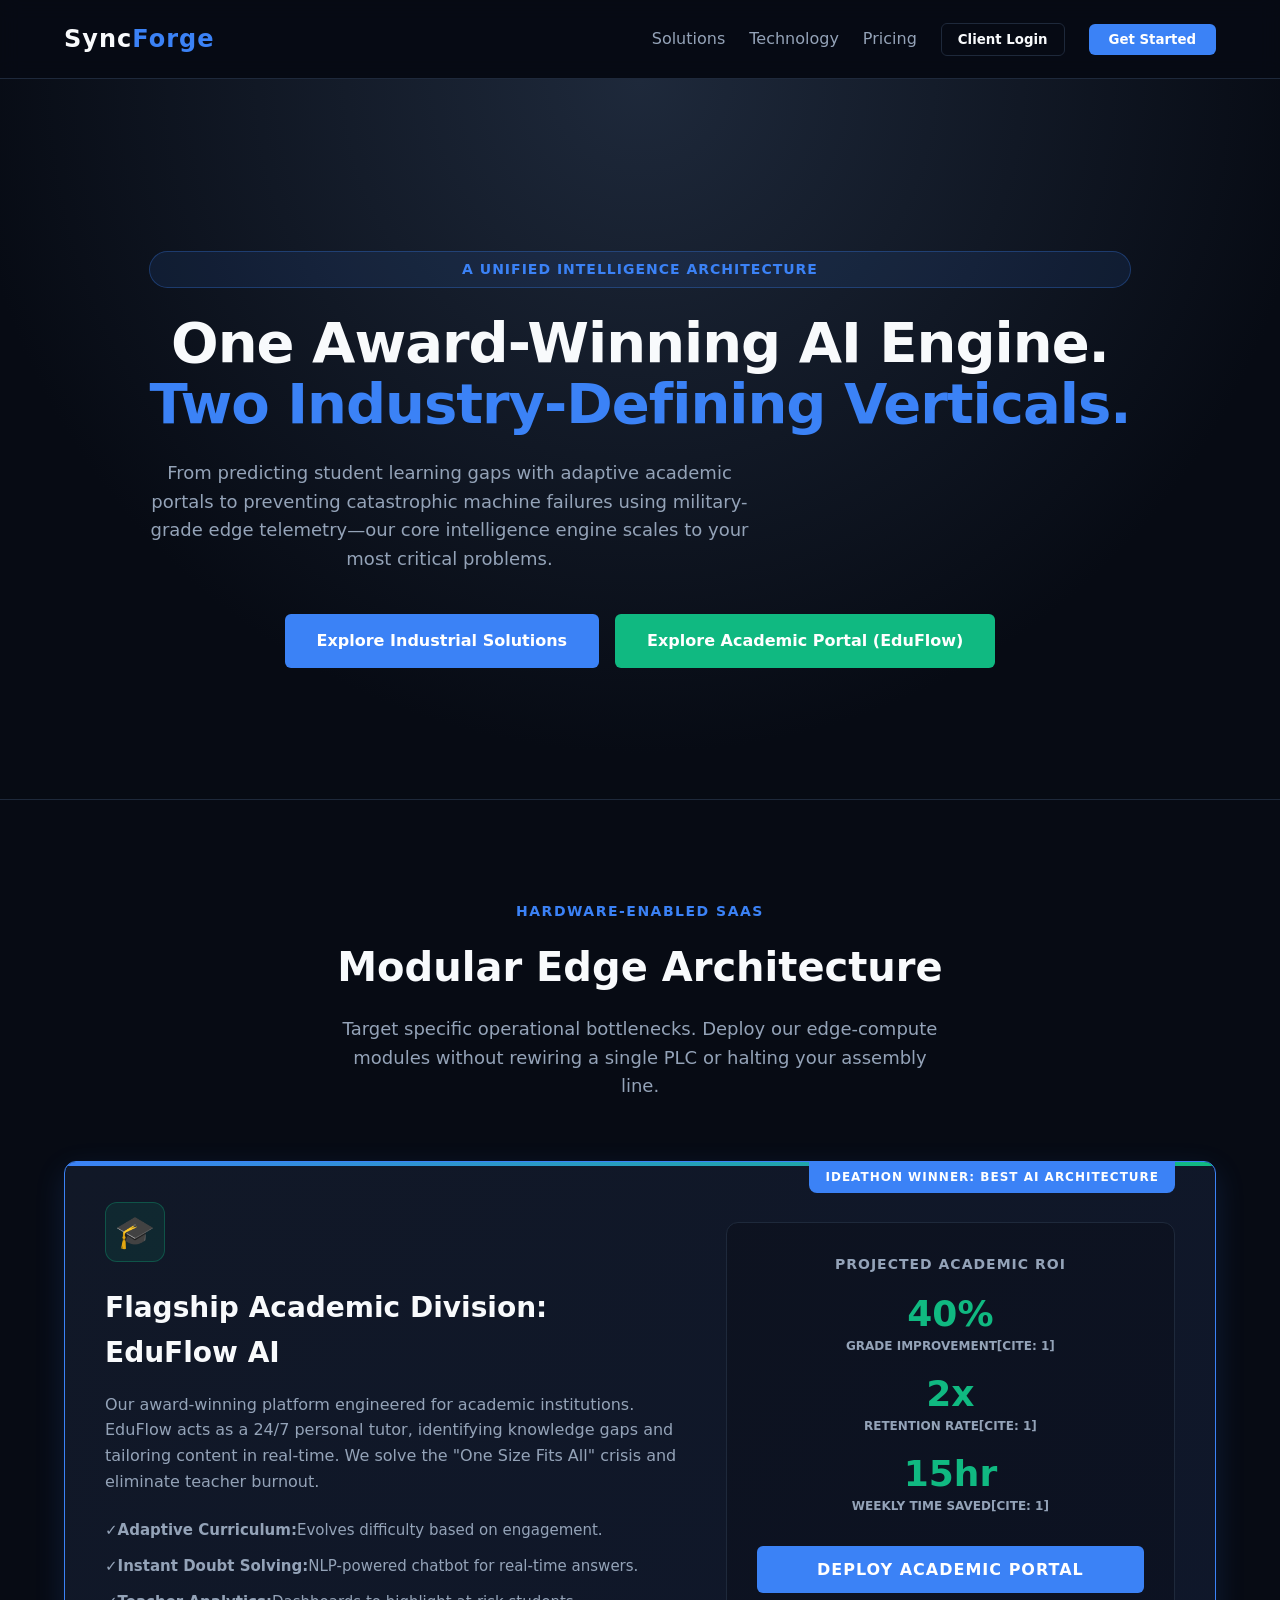
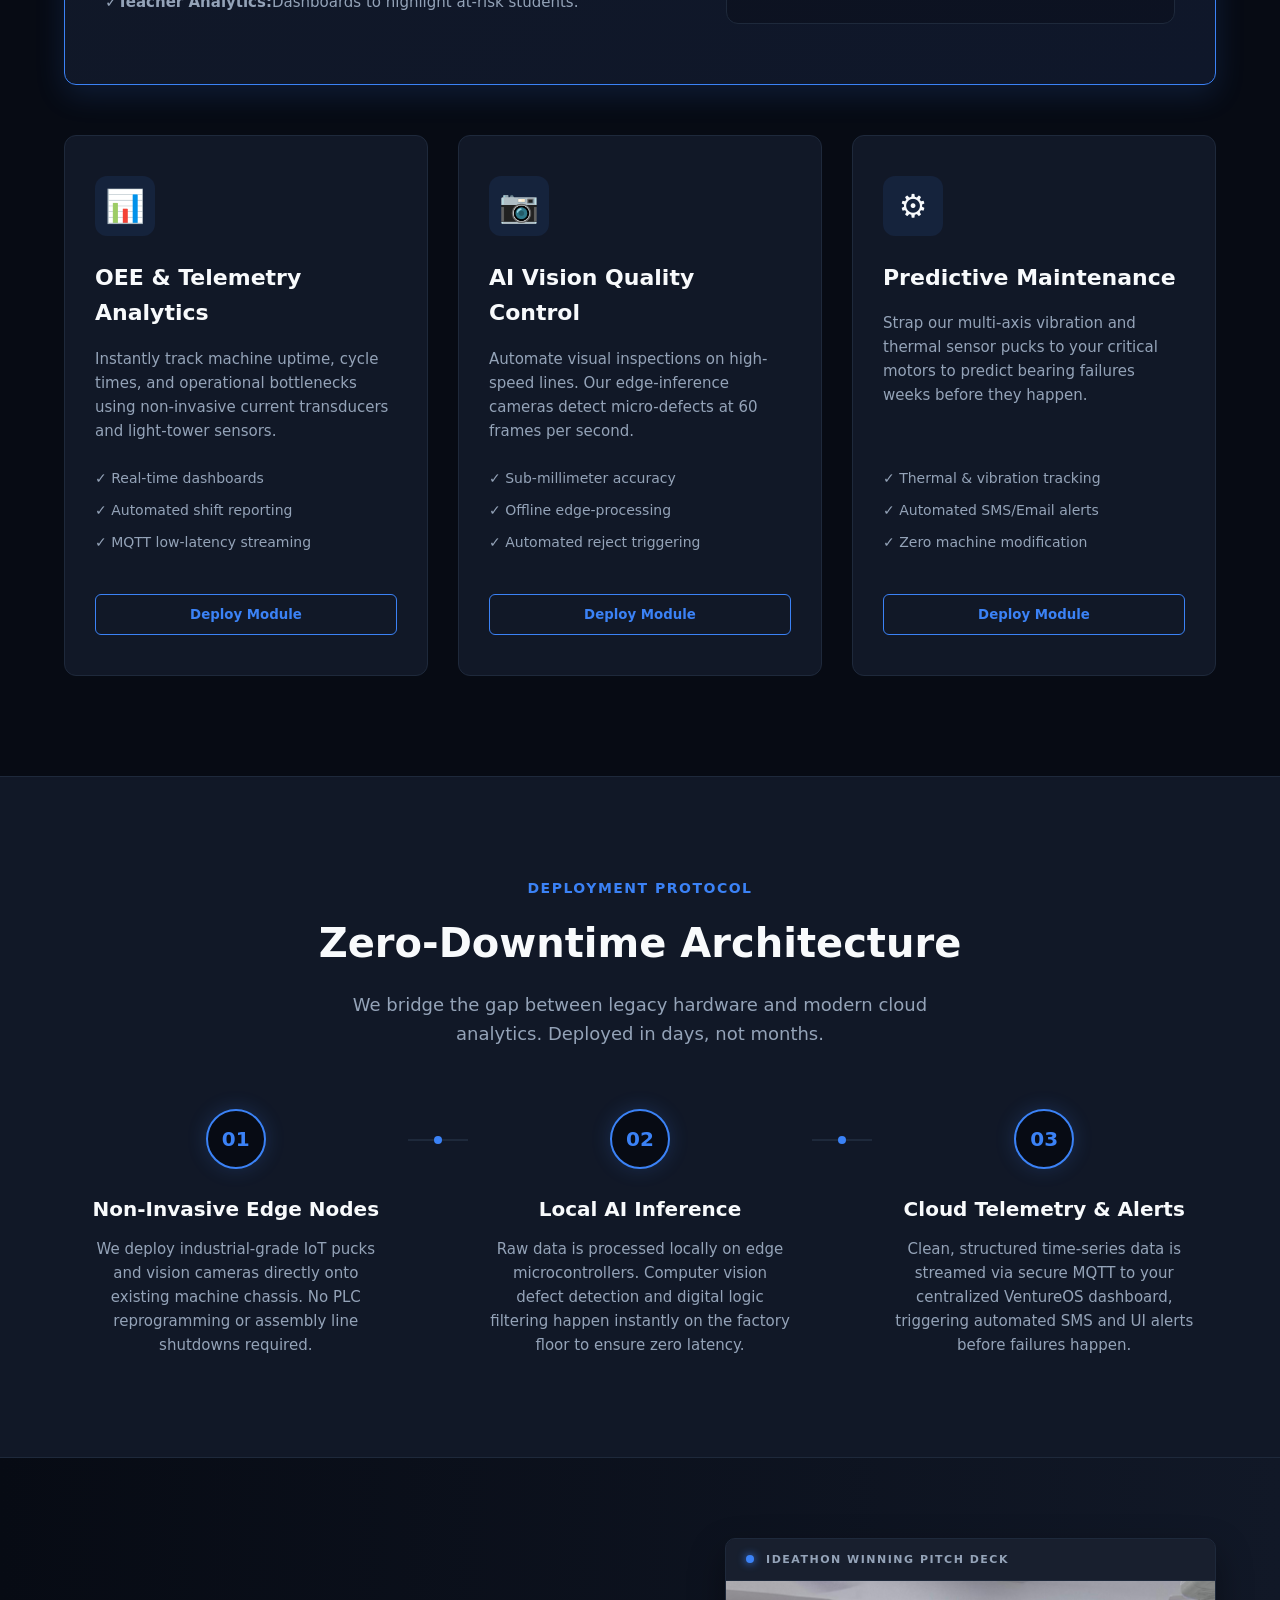
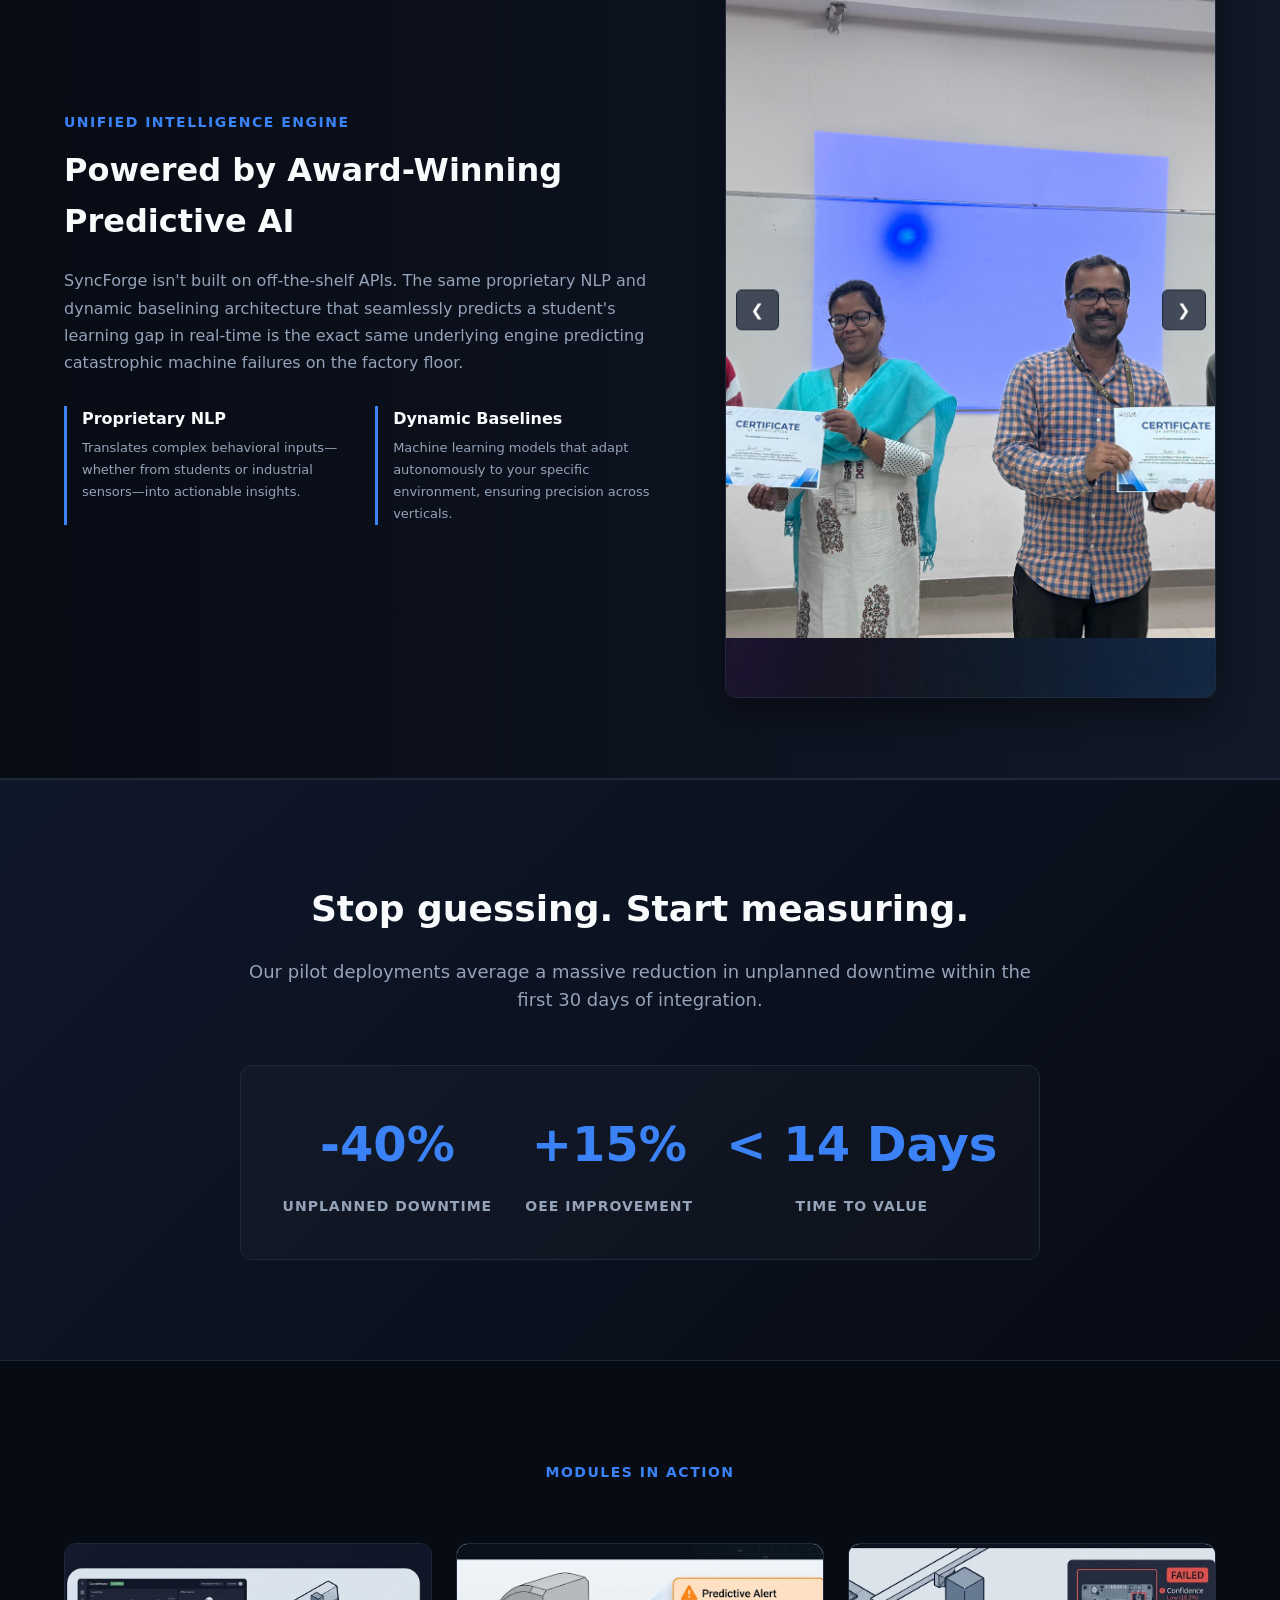
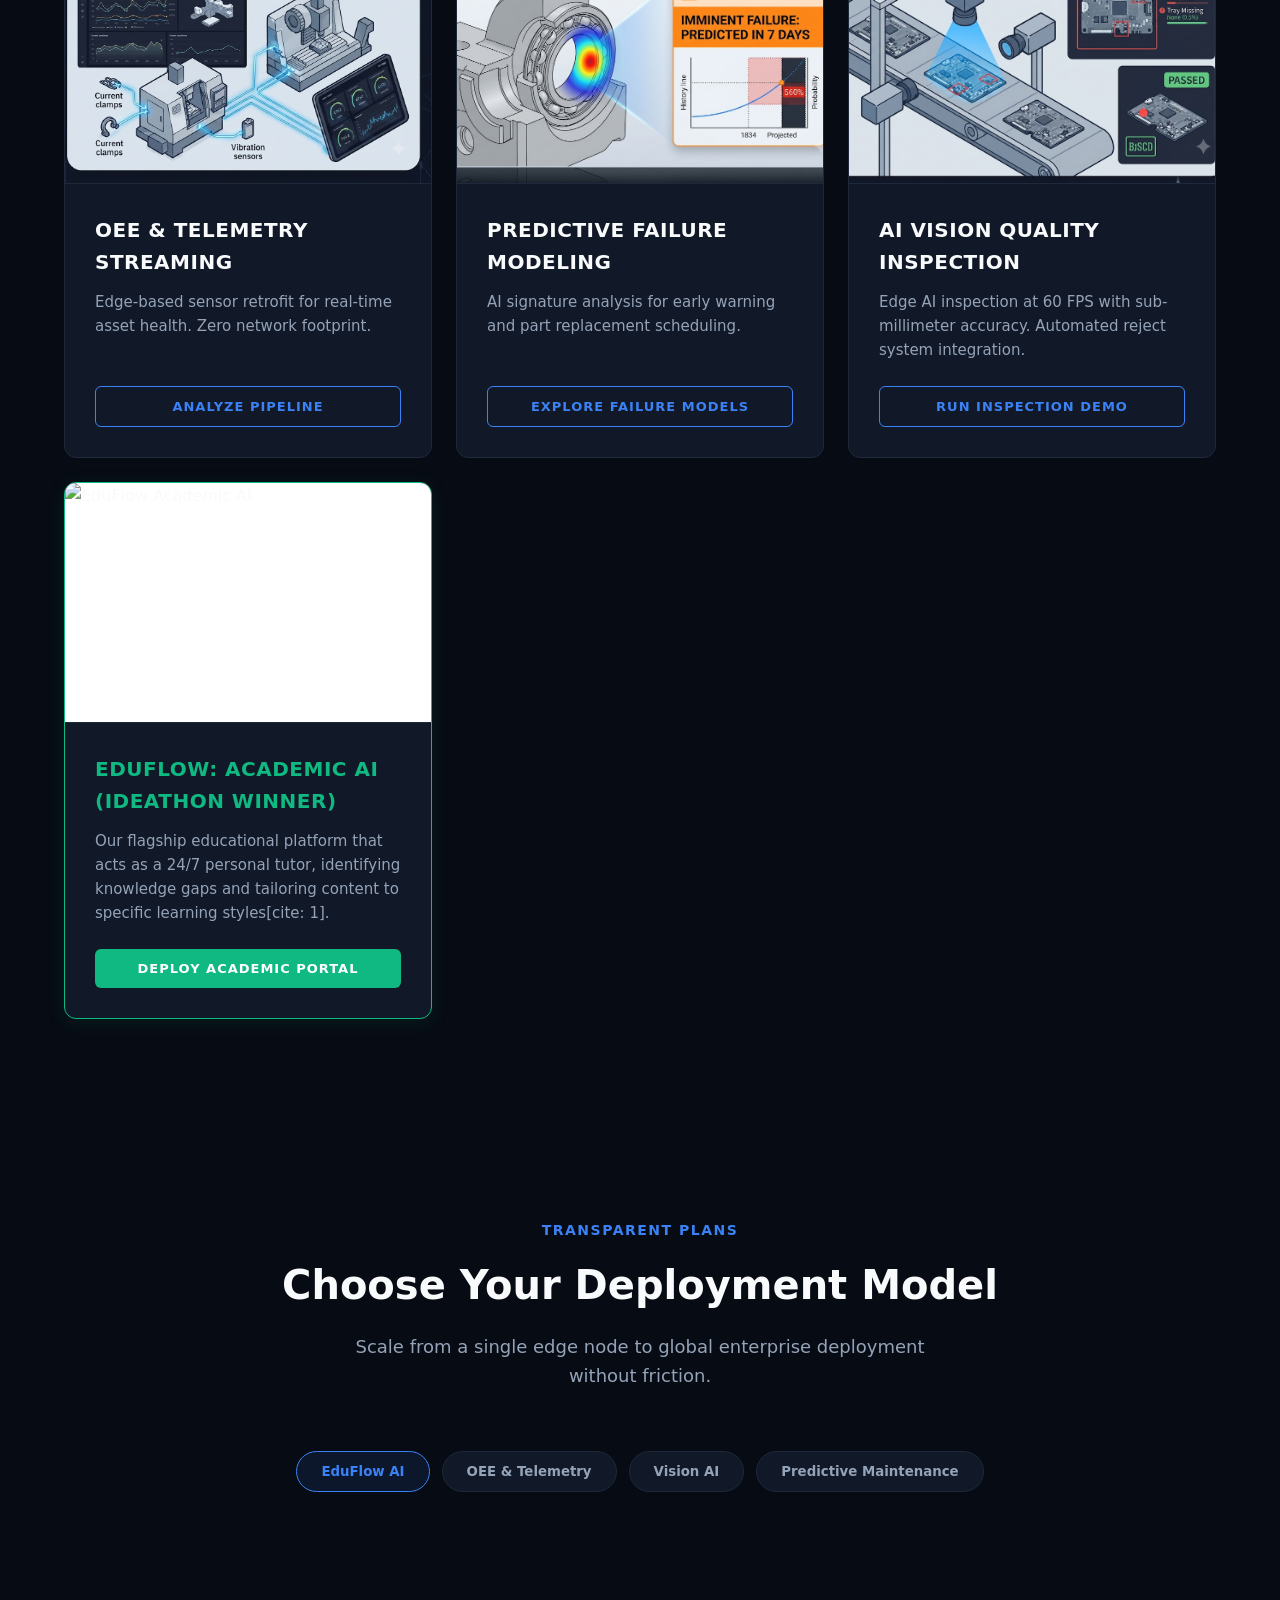
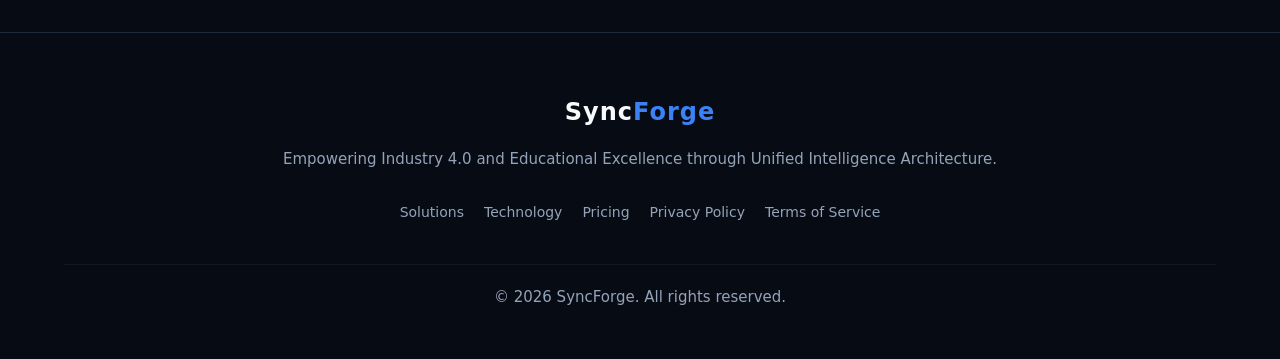
==== index.html @ 55dc681a "footer" ====
<!DOCTYPE html>
<html lang="en">
<head>
    <meta charset="UTF-8">
    <meta name="viewport" content="width=device-width, initial-scale=1.0">
    <title>SyncForge | Non-Invasive Industry 4.0</title>
    <link rel="stylesheet" href="landing.css">
</head>
<body>
    <!-- Navbar -->
    <nav class="navbar">
        <div class="nav-header">
            <div class="logo">Sync<span>Forge</span></div>
            <div class="menu-toggle" onclick="toggleMenu()">
                <svg width="28" height="28" viewBox="0 0 24 24" fill="none" stroke="currentColor" stroke-width="2" stroke-linecap="round" stroke-linejoin="round">
                    <line x1="3" y1="12" x2="21" y2="12"></line>
                    <line x1="3" y1="6" x2="21" y2="6"></line>
                    <line x1="3" y1="18" x2="21" y2="18"></line>
                </svg>
            </div>
        </div>
        <div class="nav-links" id="nav-links">
            <a href="#solutions">Solutions</a>
            <a href="#tech">Technology</a>
            <a href="#pricing">Pricing</a>
            <button class="login-btn" onclick="openModal('login')">Client Login</button>
            <button class="cta-btn" onclick="openModal('signup')">Get Started</button>
        </div>
    </nav>

    <!-- Hero Section -->
    <header class="hero">
        <div class="hero-content">
            <div class="badge">A Unified Intelligence Architecture</div>
            <h1>One Award-Winning AI Engine.<br><span>Two Industry-Defining Verticals.</span></h1>
            <p>From predicting student learning gaps with adaptive academic portals to preventing catastrophic machine failures using military-grade edge telemetry—our core intelligence engine scales to your most critical problems.</p>
            <div class="hero-actions">
                <a href="#solutions" class="cta-btn large">Explore Industrial Solutions</a>
                <a href="#eduflow" class="cta-btn large usp-btn-solid">Explore Academic Portal (EduFlow)</a>
            </div>
        </div>
    </header>

    <!-- Solutions / Modules Section -->
    <section id="solutions" class="solutions-section">
        <div class="section-header">
            <span class="sub-heading">Hardware-Enabled SaaS</span>
            <h2>Modular Edge Architecture</h2>
            <p>Target specific operational bottlenecks. Deploy our edge-compute modules without rewiring a single PLC or halting your assembly line.</p>
        </div>

        <!-- Academic USP Flagship Block -->
        <div id="eduflow" class="usp-academic-card">
            <div class="usp-badge">Ideathon Winner: Best AI Architecture</div>
            <div class="usp-layout">
                <div class="usp-content">
                    <div class="icon-wrapper academic-icon">🎓</div>
                    <h3>Flagship Academic Division: EduFlow AI</h3>
                    <p>Our award-winning platform engineered for academic institutions. EduFlow acts as a 24/7 personal tutor, identifying knowledge gaps and tailoring content in real-time. We solve the "One Size Fits All" crisis and eliminate teacher burnout.</p>
                    
                    <ul class="feature-list usp-features">
                        <li>✓ <strong>Adaptive Curriculum:</strong> Evolves difficulty based on engagement.</li>
                        <li>✓ <strong>Instant Doubt Solving:</strong> NLP-powered chatbot for real-time answers.</li>
                        <li>✓ <strong>Teacher Analytics:</strong> Dashboards to highlight at-risk students.</li>
                    </ul>
                </div>
                
                <div class="usp-metrics-panel">
                    <h4>Projected Academic ROI</h4>
                    <div class="usp-metrics-grid">
                        <div class="usp-metric">
                            <span class="usp-number">40%</span>
                            <span class="usp-label">Grade Improvement[cite: 1]</span>
                        </div>
                        <div class="usp-metric">
                            <span class="usp-number">2x</span>
                            <span class="usp-label">Retention Rate[cite: 1]</span>
                        </div>
                        <div class="usp-metric">
                            <span class="usp-number">15hr</span>
                            <span class="usp-label">Weekly Time Saved[cite: 1]</span>
                        </div>
                    </div>
                    <button class="deploy-btn usp-btn" onclick="openModal('signup', 'eduflow')">Deploy Academic Portal</button>
                </div>
            </div>
        </div>
        
        <!-- The existing <div class="solutions-grid"> stays right below this -->

        <div class="solutions-grid">
            <!-- Module 1: OEE -->
            <div class="solution-card">
                <div class="icon-wrapper">📊</div>
                <h3>OEE & Telemetry Analytics</h3>
                <p>Instantly track machine uptime, cycle times, and operational bottlenecks using non-invasive current transducers and light-tower sensors.</p>
                <ul class="feature-list">
                    <li>✓ Real-time dashboards</li>
                    <li>✓ Automated shift reporting</li>
                    <li>✓ MQTT low-latency streaming</li>
                </ul>
                <button class="deploy-btn" onclick="openModal('signup')">Deploy Module</button>
            </div>

            <!-- Module 2: Quality Vision -->
            <div class="solution-card">
                <div class="icon-wrapper">📷</div>
                <h3>AI Vision Quality Control</h3>
                <p>Automate visual inspections on high-speed lines. Our edge-inference cameras detect micro-defects at 60 frames per second.</p>
                <ul class="feature-list">
                    <li>✓ Sub-millimeter accuracy</li>
                    <li>✓ Offline edge-processing</li>
                    <li>✓ Automated reject triggering</li>
                </ul>
                <button class="deploy-btn" onclick="openModal('signup')">Deploy Module</button>
            </div>

            <!-- Module 3: Predictive Maintenance -->
            <div class="solution-card">
                <div class="icon-wrapper">⚙️</div>
                <h3>Predictive Maintenance</h3>
                <p>Strap our multi-axis vibration and thermal sensor pucks to your critical motors to predict bearing failures weeks before they happen.</p>
                <ul class="feature-list">
                    <li>✓ Thermal & vibration tracking</li>
                    <li>✓ Automated SMS/Email alerts</li>
                    <li>✓ Zero machine modification</li>
                </ul>
                <button class="deploy-btn" onclick="openModal('signup')">Deploy Module</button>
            </div>
        </div>
    </section>

    <!-- Deployment Pipeline Section -->
    <section id="tech" class="pipeline-section">
        <div class="section-header">
            <span class="sub-heading">Deployment Protocol</span>
            <h2>Zero-Downtime Architecture</h2>
            <p>We bridge the gap between legacy hardware and modern cloud analytics. Deployed in days, not months.</p>
        </div>

        <div class="pipeline-container">
            <div class="pipeline-step">
                <div class="step-number">01</div>
                <div class="step-content">
                    <h4>Non-Invasive Edge Nodes</h4>
                    <p>We deploy industrial-grade IoT pucks and vision cameras directly onto existing machine chassis. No PLC reprogramming or assembly line shutdowns required.</p>
                </div>
            </div>
            
            <div class="pipeline-connector"></div>

            <div class="pipeline-step">
                <div class="step-number">02</div>
                <div class="step-content">
                    <h4>Local AI Inference</h4>
                    <p>Raw data is processed locally on edge microcontrollers. Computer vision defect detection and digital logic filtering happen instantly on the factory floor to ensure zero latency.</p>
                </div>
            </div>

            <div class="pipeline-connector"></div>

            <div class="pipeline-step">
                <div class="step-number">03</div>
                <div class="step-content">
                    <h4>Cloud Telemetry & Alerts</h4>
                    <p>Clean, structured time-series data is streamed via secure MQTT to your centralized VentureOS dashboard, triggering automated SMS and UI alerts before failures happen.</p>
                </div>
            </div>
        </div>
    </section>

    <!-- R&D Credibility Section -->
    <section class="rnd-section">
        <div class="rnd-container">
            <div class="rnd-content">
                <span class="sub-heading">Unified Intelligence Engine</span>
                <h2>Powered by Award-Winning Predictive AI</h2>
                <p>SyncForge isn't built on off-the-shelf APIs. The same proprietary NLP and dynamic baselining architecture that seamlessly predicts a student's learning gap in real-time is the exact same underlying engine predicting catastrophic machine failures on the factory floor.</p>
                
                <div class="rnd-stats">
                    <div class="rnd-stat-item">
                        <h4>Proprietary NLP</h4>
                        <p>Translates complex behavioral inputs—whether from students or industrial sensors—into actionable insights.</p>
                    </div>
                    <div class="rnd-stat-item">
                        <h4>Dynamic Baselines</h4>
                        <p>Machine learning models that adapt autonomously to your specific environment, ensuring precision across verticals.</p>
                    </div>
                </div>
            </div>
            <!-- Interactive Pitch Deck Slider (Replaces the Badge) -->
            <div class="pitch-slider-wrapper">
                <div class="slider-header">
                    <span>Ideathon Winning Pitch Deck</span>
                </div>
                
                <div class="slider-container">
                    <!-- Slide award: Title -->
                    <div class="slide active">
                        <img src="assets/award.jpg" alt="AI In Education - Opportunity or Risk[cite: 1]">
                    </div>
                    <!-- Slide 1: Title -->
                    <div class="slide active">
                        <img src="assets/Slide1.JPG" alt="AI In Education - Opportunity or Risk[cite: 1]">
                    </div>
                    <!-- Slide 2: Problem -->
                    <div class="slide">
                        <img src="assets/Slide2.JPG" alt="The One Size Fits All Crisis[cite: 1]">
                    </div>
                    <!-- Slide 3: Solution -->
                    <div class="slide">
                        <img src="assets/Slide3.JPG" alt="Meet EduFlow[cite: 1]">
                    </div>
                    <!-- slide 4 -->
                    <div class="slide">
                        <img src="assets/Slide4.JPG" alt="Meet EduFlow[cite: 1]">
                    </div>
                    <!-- slide 4 -->
                    <div class="slide">
                        <img src="assets/Slide5.JPG" alt="Meet EduFlow[cite: 1]">
                    </div>

                    <!-- Navigation Arrows -->
                    <button class="slider-btn prev-btn" onclick="changeSlide(-1)">&#10094;</button>
                    <button class="slider-btn next-btn" onclick="changeSlide(1)">&#10095;</button>
                </div>
                
                <!-- Slide Indicators -->
                <div class="slider-dots">
                    <span class="dot active" onclick="currentSlide(1)"></span>
                    <span class="dot" onclick="currentSlide(2)"></span>
                    <span class="dot" onclick="currentSlide(3)"></span>
                    <span class="dot" onclick="currentSlide(4)"></span>
                    <span class="dot" onclick="currentSlide(5)"></span>
                    <span class="dot" onclick="currentSlide(6)"></span>
                </div>
            </div>
        </div>
    </section>

    <!-- Enterprise ROI Banner -->
    <section class="roi-section">
        <div class="roi-content">
            <h2>Stop guessing. Start measuring.</h2>
            <p>Our pilot deployments average a massive reduction in unplanned downtime within the first 30 days of integration.</p>
            
            <div class="metrics-grid">
                <div class="metric">
                    <h3>-40%</h3>
                    <span>Unplanned Downtime</span>
                </div>
                <div class="metric">
                    <h3>+15%</h3>
                    <span>OEE Improvement</span>
                </div>
                <div class="metric">
                    <h3>&lt; 14 Days</h3>
                    <span>Time to Value</span>
                </div>
            </div>
        </div>
    </section>

    <!-- Modules in Action Section -->
    <section id="modules-action" class="action-section">
        <div class="section-header">
            <span class="sub-heading">Modules in Action</span>
        </div>

        <div class="action-grid">
            <!-- Card 1: Telemetry -->
            <div class="action-card">
                <div class="image-wrapper">
                    <!-- REPLACE the src below with your AI generated image file -->
                    <img src="assets/telemetry-demo.png" alt="OEE & Telemetry Streaming" class="module-image">
                </div>
                <div class="action-content">
                    <h4>OEE & Telemetry Streaming</h4>
                    <p>Edge-based sensor retrofit for real-time asset health. Zero network footprint.</p>
                    <button class="action-btn" onclick="openModal('signup')">Analyze Pipeline</button>
                </div>
            </div>

            <!-- Card 2: Predictive AI -->
            <div class="action-card">
                <div class="image-wrapper">
                    <!-- REPLACE the src below with your AI generated image file -->
                    <img src="assets/predictive-demo.png" alt="Predictive Failure Modeling" class="module-image">
                </div>
                <div class="action-content">
                    <h4>Predictive Failure Modeling</h4>
                    <p>AI signature analysis for early warning and part replacement scheduling.</p>
                    <button class="action-btn" onclick="openModal('signup')">Explore Failure Models</button>
                </div>
            </div>

            <!-- Card 3: Vision Inspection -->
            <div class="action-card">
                <div class="image-wrapper">
                    <!-- REPLACE the src below with your AI generated image file -->
                    <img src="assets/vision-demo.png" alt="AI Vision Quality Inspection" class="module-image">
                </div>
                <div class="action-content">
                    <h4>AI Vision Quality Inspection</h4>
                    <p>Edge AI inspection at 60 FPS with sub-millimeter accuracy. Automated reject system integration.</p>
                    <button class="action-btn" onclick="openModal('signup')">Run Inspection Demo</button>
                </div>
            </div>

            <!-- Card 4: The Academic USP -->
            <div class="action-card usp-highlight-card">
                <div class="image-wrapper">
                    <!-- Put a screenshot of your EduFlow dashboard or ideathon poster here -->
                    <img src="https://images.unsplash.com/photo-1516321318423-f06f85e504b3?auto=format&fit=crop&w=800&q=80" alt="EduFlow Academic AI" class="module-image">
                </div>
                <div class="action-content">
                    <h4 class="usp-text">EduFlow: Academic AI (Ideathon Winner)</h4>
                    <p>Our flagship educational platform that acts as a 24/7 personal tutor, identifying knowledge gaps and tailoring content to specific learning styles[cite: 1].</p>
                    <button class="action-btn usp-btn-solid" onclick="openModal('signup')">Deploy Academic Portal</button>
                </div>
            </div>
        </div>
    </section>

    <!-- Pricing Section -->
    <section id="pricing" class="pricing-section">
        <div class="section-header text-center">
            <span class="sub-heading">Transparent Plans</span>
            <h2>Choose Your Deployment Model</h2>
            <p>Scale from a single edge node to global enterprise deployment without friction.</p>
        </div>

        <div class="pricing-tabs">
            <button class="pricing-tab active" data-model="eduflow">EduFlow AI</button>
            <button class="pricing-tab" data-model="oee">OEE & Telemetry</button>
            <button class="pricing-tab" data-model="vision">Vision AI</button>
            <button class="pricing-tab" data-model="predictive">Predictive Maintenance</button>
        </div>

        <div class="pricing-grid" id="pricing-grid">
            <!-- Pricing Cards will be injected by landing.js based on selected tab -->
        </div>
    </section>

    <!-- Footer -->
    <footer class="footer">
        <div class="footer-content">
            <div class="footer-logo">Sync<span>Forge</span></div>
            <p>Empowering Industry 4.0 and Educational Excellence through Unified Intelligence Architecture.</p>
            <div class="footer-links">
                <a href="#solutions">Solutions</a>
                <a href="#tech">Technology</a>
                <a href="#pricing">Pricing</a>
                <a href="#">Privacy Policy</a>
                <a href="#">Terms of Service</a>
            </div>
            <div class="footer-bottom">
                <p>&copy; 2026 SyncForge. All rights reserved.</p>
            </div>
        </div>
    </footer>

    <!-- Authentication Modal (Hidden by default) -->
    <div id="auth-modal" class="modal-overlay">
        <div class="modal-card">
            <button class="close-btn" onclick="closeModal()">×</button>
            
            <div id="signup-form" class="auth-view active">
                <h2 id="signup-title">Configure Enterprise Pilot</h2>
                <p id="signup-desc">Provision your secure environment.</p>
                <form onsubmit="handleAuth(event)">
                    <div class="input-group">
                        <label>Company Name</label>
                        <input type="text" id="company" required placeholder="e.g. Apex Manufacturing">
                    </div>
                    <div class="input-group">
                        <label>Work Email</label>
                        <input type="email" required placeholder="manager@company.com">
                    </div>
                    <div class="input-group">
                        <label>Select Initial Module</label>
                        <select id="module-select" required>
                            <option value="oee" disabled>-- Select Industrial Module --</option>
                            <option value="oee">OEE & Telemetry Analytics</option>
                            <option value="vision">AI Vision Quality Control</option>
                            <option value="predictive">Predictive Maintenance</option>
                            <option value="eduflow" disabled>-- Select Academic Module --</option>
                            <option value="eduflow">EduFlow: Academic AI Portal</option>
                        </select>
                        <div class="custom-checkbox-group">
                            <label class="custom-checkbox">
                                <input type="checkbox" id="terms-checkbox">
                                <span class="checkmark"></span>
                                <span class="checkbox-text">I agree to the <a href="#" class="terms-link">Terms and Conditions</a></span>
                            </label>
                        </div>
                        <div class="sso-divider"><span>OR</span></div>
                        <button type="button" id="google-sso-btn" class="sso-btn" disabled>
                            <svg width="18" height="18" viewBox="0 0 24 24" xmlns="http://www.w3.org/2000/svg">
                                <path d="M22.56 12.25c0-.78-.07-1.53-.2-2.25H12v4.26h5.92c-.26 1.37-1.04 2.53-2.21 3.31v2.77h3.57c2.08-1.92 3.28-4.74 3.28-8.09z" fill="#4285F4"/>
                                <path d="M12 23c2.97 0 5.46-.98 7.28-2.66l-3.57-2.77c-.98.66-2.23 1.06-3.71 1.06-2.86 0-5.29-1.93-6.16-4.53H2.18v2.84C3.99 20.53 7.7 23 12 23z" fill="#34A853"/>
                                <path d="M5.84 14.09c-.22-.66-.35-1.36-.35-2.09s.13-1.43.35-2.09V7.07H2.18C1.43 8.55 1 10.22 1 12s.43 3.45 1.18 4.93l2.85-2.22.81-.62z" fill="#FBBC05"/>
                                <path d="M12 5.38c1.62 0 3.06.56 4.21 1.64l3.15-3.15C17.45 2.09 14.97 1 12 1 7.7 1 3.99 3.47 2.18 7.07l3.66 2.84c.87-2.6 3.3-4.53 6.16-4.53z" fill="#EA4335"/>
                            </svg>
                            Continue with Google Workspace
                        </button>
                    </div>
                    <button type="submit" class="submit-btn" disabled>Provision Dashboard</button>
                </form>
                <div class="switch-auth">Already a client? <span onclick="switchView('login')">Log in</span></div>
            </div>

            <div id="login-form" class="auth-view">
                <h2>Client Portal Access</h2>
                <p>Enter your credentials to access live telemetry.</p>
                <form onsubmit="handleAuth(event)">
                    <div class="input-group">
                        <label>Work Email</label>
                        <input type="email" required placeholder="admin@company.com">
                    </div>
                    <div class="input-group">
                        <label>Access Key</label>
                        <input type="password" required placeholder="••••••••">
                    </div>
                    <button type="submit" class="submit-btn">Access Fleet</button>
                </form>
                <div class="switch-auth">Need to deploy? <span onclick="switchView('signup')">Start Pilot</span></div>
            </div>
        </div>
    </div>

    <script type="module" src="landing.js"></script>
</body>
</html>
---- landing.css ----
:root {
    --bg-dark: #070b14;
    --panel-dark: #111827;
    --text-main: #f8fafc;
    --text-muted: #94a3b8;
    --accent-blue: #3b82f6;
    --accent-blue-hover: #2563eb;
    --accent-green: #10b981;
    --accent-green-hover: #059669;
    --border-color: #1e293b;
}

* { margin: 0; padding: 0; box-sizing: border-box; font-family: 'Segoe UI', system-ui, sans-serif; }
body { background-color: var(--bg-dark); color: var(--text-main); line-height: 1.6; }

/* Navbar */
.navbar { display: flex; justify-content: space-between; align-items: center; padding: 20px 5%; border-bottom: 1px solid var(--border-color); background: rgba(7, 11, 20, 0.9); position: sticky; top: 0; backdrop-filter: blur(10px); z-index: 100; }
.logo { font-size: 24px; font-weight: bold; letter-spacing: 1px; }
.logo span { color: var(--accent-blue); }
.menu-toggle { display: none; cursor: pointer; color: var(--text-main); }
.nav-links { display: flex; gap: 24px; align-items: center; }
.nav-links a { color: var(--text-muted); text-decoration: none; font-weight: 500; transition: 0.2s; }
.nav-links a:hover { color: var(--text-main); }
.login-btn { background: transparent; color: var(--text-main); border: 1px solid var(--border-color); padding: 8px 16px; border-radius: 6px; cursor: pointer; font-weight: 600; }
.cta-btn { display: inline-block; text-decoration: none; background: var(--accent-blue); color: white; border: none; padding: 8px 20px; border-radius: 6px; cursor: pointer; font-weight: 600; transition: 0.2s; }
.cta-btn:hover { background: var(--accent-blue-hover); }

/* Hero Section */
.hero { display: flex; flex-direction: column; align-items: center; justify-content: center; text-align: center; padding: 120px 5% 80px; min-height: 80vh; background: radial-gradient(circle at 50% 0%, #1e293b 0%, #070b14 70%); }
.badge { background: rgba(59, 130, 246, 0.1); color: var(--accent-blue); border: 1px solid rgba(59, 130, 246, 0.3); padding: 6px 16px; border-radius: 20px; font-size: 14px; font-weight: 600; margin-bottom: 24px; text-transform: uppercase; letter-spacing: 1px; }
.hero h1 { font-size: 56px; font-weight: 800; line-height: 1.1; margin-bottom: 24px; letter-spacing: -1px; }
.hero h1 span { color: var(--accent-blue); }
.hero p { font-size: 18px; color: var(--text-muted); max-width: 600px; margin-bottom: 40px; }
.hero-actions { display: flex; gap: 16px; justify-content: center; }
.cta-btn.large { padding: 14px 32px; font-size: 16px; }
.secondary-btn { display: inline-block; padding: 14px 32px; border: 1px solid var(--border-color); color: var(--text-main); text-decoration: none; border-radius: 6px; font-weight: 600; transition: 0.2s; }
.secondary-btn:hover { background: var(--panel-dark); }

/* Modal System */
.modal-overlay { position: fixed; top: 0; left: 0; width: 100%; height: 100%; background: rgba(0,0,0,0.8); backdrop-filter: blur(5px); display: none; justify-content: center; align-items: center; z-index: 999; opacity: 0; transition: opacity 0.3s ease; }
.modal-overlay.show { display: flex; opacity: 1; }
.modal-card { background: var(--panel-dark); border: 1px solid var(--border-color); padding: 40px; border-radius: 12px; width: 100%; max-width: 440px; position: relative; box-shadow: 0 25px 50px -12px rgba(0, 0, 0, 0.5); }
.close-btn { position: absolute; top: 16px; right: 20px; background: transparent; border: none; color: var(--text-muted); font-size: 24px; cursor: pointer; transition: 0.2s; }
.close-btn:hover { color: var(--text-main); }

.auth-view { display: none; }
.auth-view.active { display: block; animation: slideUp 0.3s ease; }
@keyframes slideUp { from { opacity: 0; transform: translateY(10px); } to { opacity: 1; transform: translateY(0); } }

.auth-view h2 { margin-bottom: 8px; font-size: 24px; }
.auth-view p { color: var(--text-muted); margin-bottom: 24px; font-size: 14px; }

.input-group { margin-bottom: 20px; text-align: left; }
.input-group label { display: block; margin-bottom: 8px; font-size: 13px; font-weight: 600; color: var(--text-muted); text-transform: uppercase; letter-spacing: 0.5px; }
.input-group input, .input-group select { width: 100%; padding: 12px; background: var(--bg-dark); border: 1px solid var(--border-color); color: white; border-radius: 6px; font-size: 14px; outline: none; transition: 0.2s; }
.input-group input:focus, .input-group select:focus { border-color: var(--accent-blue); }

.submit-btn { width: 100%; background: var(--accent-blue); color: white; border: none; padding: 14px; border-radius: 6px; font-size: 16px; font-weight: bold; cursor: pointer; transition: 0.2s; margin-bottom: 16px; }
.submit-btn:hover { background: var(--accent-blue-hover); }
.submit-btn:disabled { opacity: 0.4; cursor: not-allowed; background: #1e3a5f; }

/* Custom Checkbox */
.custom-checkbox-group { margin: 18px 0; }
.custom-checkbox {
    display: flex;
    align-items: center;
    gap: 12px;
    cursor: pointer;
    position: relative;
    user-select: none;
}
.custom-checkbox input[type="checkbox"] {
    position: absolute;
    opacity: 0;
    width: 0;
    height: 0;
}
.custom-checkbox .checkmark {
    width: 22px;
    height: 22px;
    min-width: 22px;
    border: 2px solid var(--border-color);
    border-radius: 6px;
    background: var(--bg-dark);
    display: flex;
    align-items: center;
    justify-content: center;
    transition: all 0.25s cubic-bezier(0.4, 0, 0.2, 1);
}
.custom-checkbox .checkmark::after {
    content: '';
    display: block;
    width: 6px;
    height: 11px;
    border: solid transparent;
    border-width: 0 2.5px 2.5px 0;
    transform: rotate(45deg) scale(0);
    transition: all 0.2s cubic-bezier(0.4, 0, 0.2, 1);
    margin-top: -2px;
}
.custom-checkbox input[type="checkbox"]:checked + .checkmark {
    background: linear-gradient(135deg, var(--accent-blue), #6366f1);
    border-color: var(--accent-blue);
    box-shadow: 0 0 12px rgba(59, 130, 246, 0.4);
}
.custom-checkbox input[type="checkbox"]:checked + .checkmark::after {
    border-color: white;
    transform: rotate(45deg) scale(1);
}
.custom-checkbox:hover .checkmark {
    border-color: var(--accent-blue);
    box-shadow: 0 0 8px rgba(59, 130, 246, 0.15);
}
.checkbox-text {
    font-size: 13px;
    color: var(--text-muted);
    line-height: 1.4;
}
.terms-link {
    color: var(--accent-blue);
    text-decoration: none;
    font-weight: 600;
}
.terms-link:hover {
    text-decoration: underline;
}

.switch-auth { text-align: center; font-size: 14px; color: var(--text-muted); }
.switch-auth span { color: var(--accent-blue); cursor: pointer; font-weight: 600; }

/* Solutions Section */
.solutions-section {
    padding: 100px 5%;
    background-color: var(--bg-dark);
    border-top: 1px solid var(--border-color);
}

.section-header {
    text-align: center;
    margin-bottom: 60px;
}

.sub-heading {
    color: var(--accent-blue);
    font-size: 14px;
    font-weight: 700;
    text-transform: uppercase;
    letter-spacing: 1.5px;
    display: block;
    margin-bottom: 12px;
}

.section-header h2 {
    font-size: 40px;
    font-weight: 800;
    margin-bottom: 16px;
}

.section-header p {
    color: var(--text-muted);
    font-size: 18px;
    max-width: 600px;
    margin: 0 auto;
}

/* Solutions Grid */
.solutions-grid {
    display: grid;
    grid-template-columns: repeat(auto-fit, minmax(300px, 1fr));
    gap: 30px;
    max-width: 1200px;
    margin: 0 auto;
}

.solution-card {
    background: var(--panel-dark);
    border: 1px solid var(--border-color);
    border-radius: 12px;
    padding: 40px 30px;
    transition: transform 0.3s ease, border-color 0.3s ease;
    display: flex;
    flex-direction: column;
}

.solution-card:hover {
    transform: translateY(-5px);
    border-color: var(--accent-blue);
}

.icon-wrapper {
    font-size: 32px;
    background: rgba(59, 130, 246, 0.1);
    width: 60px;
    height: 60px;
    display: flex;
    align-items: center;
    justify-content: center;
    border-radius: 12px;
    margin-bottom: 24px;
}

.solution-card h3 {
    font-size: 22px;
    margin-bottom: 16px;
    color: var(--text-main);
}

.solution-card p {
    color: var(--text-muted);
    font-size: 15px;
    line-height: 1.6;
    margin-bottom: 24px;
    flex-grow: 1;
}

.feature-list {
    list-style: none;
    margin-bottom: 30px;
}

.feature-list li {
    color: var(--text-muted);
    font-size: 14px;
    margin-bottom: 10px;
    display: flex;
    align-items: center;
}

.deploy-btn {
    background: transparent;
    color: var(--accent-blue);
    border: 1px solid var(--accent-blue);
    padding: 12px;
    border-radius: 6px;
    font-weight: 600;
    cursor: pointer;
    transition: 0.2s;
    width: 100%;
}

.deploy-btn:hover {
    background: var(--accent-blue);
    color: white;
}

/* Pipeline Section (How it Works) */
.pipeline-section {
    padding: 100px 5%;
    background-color: var(--panel-dark);
    border-top: 1px solid var(--border-color);
}

.pipeline-container {
    display: flex;
    align-items: flex-start;
    justify-content: space-between;
    max-width: 1200px;
    margin: 60px auto 0;
    position: relative;
}

.pipeline-step {
    flex: 1;
    position: relative;
    padding: 0 20px;
    text-align: center;
}

.step-number {
    width: 60px;
    height: 60px;
    background: var(--bg-dark);
    border: 2px solid var(--accent-blue);
    color: var(--accent-blue);
    font-size: 20px;
    font-weight: 800;
    border-radius: 50%;
    display: flex;
    align-items: center;
    justify-content: center;
    margin: 0 auto 24px;
    position: relative;
    z-index: 2;
    box-shadow: 0 0 20px rgba(59, 130, 246, 0.2);
}

.step-content h4 {
    font-size: 20px;
    color: var(--text-main);
    margin-bottom: 12px;
}

.step-content p {
    color: var(--text-muted);
    font-size: 15px;
    line-height: 1.6;
}

.pipeline-connector {
    flex: 0.2;
    height: 2px;
    background: var(--border-color);
    margin-top: 30px;
    position: relative;
}

.pipeline-connector::after {
    content: '';
    position: absolute;
    top: -3px;
    left: 50%;
    width: 8px;
    height: 8px;
    background: var(--accent-blue);
    border-radius: 50%;
    transform: translateX(-50%);
}

/* ROI Section */
.roi-section {
    padding: 100px 5%;
    background: linear-gradient(135deg, #0f172a 0%, #070b14 100%);
    border-top: 1px solid var(--border-color);
    text-align: center;
}

.roi-content {
    max-width: 800px;
    margin: 0 auto;
}

.roi-content h2 {
    font-size: 36px;
    font-weight: 800;
    margin-bottom: 20px;
}

.roi-content p {
    font-size: 18px;
    color: var(--text-muted);
    margin-bottom: 50px;
}

.metrics-grid {
    display: flex;
    justify-content: space-around;
    gap: 30px;
    background: rgba(255, 255, 255, 0.02);
    border: 1px solid var(--border-color);
    padding: 40px;
    border-radius: 12px;
}

.metric h3 {
    font-size: 48px;
    color: var(--accent-blue);
    font-weight: 900;
    margin-bottom: 10px;
}

.metric span {
    font-size: 14px;
    color: var(--text-muted);
    text-transform: uppercase;
    letter-spacing: 1px;
    font-weight: 600;
}

/* Responsive adjustments for smaller screens */
@media (max-width: 900px) {
    .pipeline-container {
        flex-direction: column;
        align-items: center;
        gap: 40px;
    }
    .pipeline-connector {
        display: none;
    }
    .metrics-grid {
        flex-direction: column;
    }
}

/* Modules in Action Section */
.action-section {
    padding: 100px 5%;
    background-color: var(--bg-dark);
    border-top: 1px solid var(--border-color);
}

.action-grid {
    display: grid;
    grid-template-columns: repeat(auto-fit, minmax(320px, 1fr));
    gap: 30px;
    max-width: 1200px;
    margin: 0 auto;
}

.action-card {
    background: var(--panel-dark);
    border: 1px solid var(--border-color);
    border-radius: 12px;
    overflow: hidden;
    display: flex;
    flex-direction: column;
    transition: transform 0.3s ease, border-color 0.3s ease;
}

.action-card:hover {
    transform: translateY(-5px);
    border-color: var(--accent-blue);
}

/* Image container with white background to make AI images pop */
.image-wrapper {
    width: 100%;
    height: 240px;
    background: #ffffff; 
    display: flex;
    align-items: center;
    justify-content: center;
    overflow: hidden;
    border-bottom: 1px solid var(--border-color);
}

.module-image {
    width: 100%;
    height: 100%;
    object-fit: cover;
    object-position: center;
}

.action-content {
    padding: 30px;
    display: flex;
    flex-direction: column;
    flex-grow: 1;
}

.action-content h4 {
    font-size: 20px;
    color: var(--text-main);
    margin-bottom: 12px;
    text-transform: uppercase;
    letter-spacing: 0.5px;
}

.action-content p {
    color: var(--text-muted);
    font-size: 15px;
    line-height: 1.6;
    margin-bottom: 24px;
    flex-grow: 1;
}

.action-btn {
    background: transparent;
    color: var(--accent-blue);
    border: 1px solid var(--accent-blue);
    padding: 12px;
    border-radius: 6px;
    font-weight: 600;
    cursor: pointer;
    transition: 0.2s;
    text-transform: uppercase;
    letter-spacing: 1px;
    font-size: 13px;
    width: 100%;
}

.action-btn:hover {
    background: var(--accent-blue);
    color: #fff;
}

/* R&D Credibility Section */
.rnd-section {
    padding: 80px 5%;
    background: linear-gradient(90deg, var(--bg-dark) 0%, var(--panel-dark) 100%);
    border-top: 1px solid var(--border-color);
    border-bottom: 1px solid var(--border-color);
}

.rnd-container {
    max-width: 1200px;
    margin: 0 auto;
    display: flex;
    align-items: center;
    justify-content: space-between;
    gap: 50px;
}

.rnd-content {
    flex: 1;
    max-width: 650px;
}

.rnd-content h2 {
    font-size: 32px;
    margin-bottom: 20px;
    color: var(--text-main);
}

.rnd-content p {
    color: var(--text-muted);
    font-size: 16px;
    line-height: 1.7;
    margin-bottom: 30px;
}

.rnd-stats {
    display: flex;
    gap: 30px;
}

.rnd-stat-item {
    border-left: 3px solid var(--accent-blue);
    padding-left: 15px;
}

.rnd-stat-item h4 {
    color: var(--text-main);
    font-size: 16px;
    margin-bottom: 5px;
}

.rnd-stat-item p {
    color: var(--text-muted);
    font-size: 13px;
    margin-bottom: 0;
}

/* Glowing Award Badge */
.rnd-badge {
    position: relative;
    width: 200px;
    height: 200px;
    display: flex;
    align-items: center;
    justify-content: center;
}

.badge-ring {
    position: absolute;
    width: 100%;
    height: 100%;
    border-radius: 50%;
    border: 2px dashed var(--accent-blue);
    animation: rotate 20s linear infinite;
    opacity: 0.3;
}

.badge-core {
    width: 160px;
    height: 160px;
    background: rgba(59, 130, 246, 0.1);
    border: 1px solid var(--accent-blue);
    border-radius: 50%;
    display: flex;
    flex-direction: column;
    align-items: center;
    justify-content: center;
    text-align: center;
    box-shadow: 0 0 30px rgba(59, 130, 246, 0.2);
}

.award-year {
    color: var(--accent-blue);
    font-weight: 800;
    font-size: 14px;
    letter-spacing: 2px;
}

.award-text {
    color: var(--text-main);
    font-size: 20px;
    font-weight: 700;
    line-height: 1.2;
    margin: 8px 0;
    text-transform: uppercase;
}

.award-category {
    color: var(--text-muted);
    font-size: 11px;
    text-transform: uppercase;
    letter-spacing: 1px;
}

@keyframes rotate {
    from { transform: rotate(0deg); }
    to { transform: rotate(360deg); }
}

@media (max-width: 900px) {
    .rnd-container { flex-direction: column; text-align: center; }
    .rnd-stats { flex-direction: column; text-align: left; }
}

/* Academic USP Highlight Card */
.usp-academic-card {
    background: linear-gradient(145deg, var(--panel-dark) 0%, #0f172a 100%);
    border: 1px solid var(--accent-blue);
    border-radius: 12px;
    padding: 40px;
    margin: 0 auto 50px auto;
    max-width: 1200px;
    position: relative;
    box-shadow: 0 10px 30px rgba(59, 130, 246, 0.15);
    overflow: hidden;
}

/* Glowing top edge */
.usp-academic-card::before {
    content: '';
    position: absolute;
    top: 0;
    left: 0;
    width: 100%;
    height: 4px;
    background: linear-gradient(90deg, var(--accent-blue), var(--accent-green));
}

.usp-badge {
    position: absolute;
    top: 0;
    right: 40px;
    background: var(--accent-blue);
    color: white;
    padding: 6px 16px;
    border-radius: 0 0 8px 8px;
    font-size: 12px;
    font-weight: 800;
    text-transform: uppercase;
    letter-spacing: 1px;
}

.usp-layout {
    display: flex;
    gap: 40px;
    align-items: center;
}

.usp-content {
    flex: 1.5;
}

.academic-icon {
    background: rgba(16, 185, 129, 0.1); /* Green tint for academic */
    border: 1px solid rgba(16, 185, 129, 0.3);
}

.usp-content h3 {
    font-size: 28px;
    color: var(--text-main);
    margin-bottom: 16px;
}

.usp-content p {
    color: var(--text-muted);
    font-size: 16px;
    line-height: 1.6;
    margin-bottom: 24px;
}

.usp-features li {
    font-size: 15px;
    margin-bottom: 12px;
}

.usp-metrics-panel {
    flex: 1;
    background: rgba(0, 0, 0, 0.2);
    border: 1px solid var(--border-color);
    border-radius: 12px;
    padding: 30px;
    text-align: center;
}

.usp-metrics-panel h4 {
    color: var(--text-muted);
    font-size: 14px;
    text-transform: uppercase;
    letter-spacing: 1px;
    margin-bottom: 20px;
}

.usp-metrics-grid {
    display: flex;
    flex-direction: column;
    gap: 20px;
    margin-bottom: 30px;
}

.usp-metric {
    display: flex;
    flex-direction: column;
}

.usp-number {
    font-size: 36px;
    font-weight: 900;
    color: var(--accent-green);
    line-height: 1;
}

.usp-label {
    font-size: 12px;
    color: var(--text-muted);
    text-transform: uppercase;
    font-weight: 600;
    margin-top: 5px;
}

/* Update this in your landing.css */
.usp-btn {
    background: var(--accent-blue); /* Forces the bright blue by default */
    color: #ffffff; /* Forces white text so it is always visible */
    border: none;
    padding: 14px;
    border-radius: 6px;
    font-size: 16px;
    font-weight: 700;
    cursor: pointer;
    transition: all 0.2s ease;
    width: 100%;
    text-transform: uppercase;
    letter-spacing: 1px;
}

.usp-btn:hover {
    background: #2563eb; /* Slightly darker blue on hover for clickability */
    transform: translateY(-2px); /* Lifts the button slightly */
    box-shadow: 0 4px 12px rgba(59, 130, 246, 0.4); /* Adds a glow effect */
}

/* Responsive */
@media (max-width: 900px) {
    .usp-layout {
        flex-direction: column;
    }
    .usp-badge {
        right: 20px;
    }
}

/* Presentation Slider Styling */
.pitch-slider-wrapper {
    flex: 0.8;
    max-width: 520px;
    background: var(--panel-dark);
    border: 1px solid var(--border-color);
    border-radius: 10px;
    overflow: hidden;
    box-shadow: 0 15px 35px rgba(0, 0, 0, 0.4);
    display: flex;
    flex-direction: column;
}

.slider-header {
    background: rgba(255, 255, 255, 0.03);
    padding: 12px 20px;
    border-bottom: 1px solid var(--border-color);
    font-size: 11px;
    font-weight: 700;
    color: var(--text-muted);
    text-transform: uppercase;
    letter-spacing: 1.5px;
    display: flex;
    align-items: center;
}

.slider-header::before {
    content: '';
    display: inline-block;
    width: 8px;
    height: 8px;
    background: var(--accent-blue);
    border-radius: 50%;
    margin-right: 12px;
    box-shadow: 0 0 8px var(--accent-blue);
}

.slider-container {
    position: relative;
    width: 100%;
    aspect-ratio: 16 / 9;
    background: #000;
}

.slide {
    display: none;
    width: 100%;
    height: 100%;
}

.slide.active {
    display: block;
    animation: fadeOpacity 0.4s ease-in-out;
}

.slide img {
    width: 100%;
    height: 100%;
    object-fit: cover; /* Ensures the slide fills the container perfectly */
}

.slider-btn {
    position: absolute;
    top: 50%;
    transform: translateY(-50%);
    background: rgba(15, 23, 42, 0.7);
    color: white;
    border: 1px solid var(--border-color);
    padding: 10px 14px;
    cursor: pointer;
    font-size: 16px;
    transition: 0.2s ease;
    border-radius: 6px;
    backdrop-filter: blur(4px);
}

.slider-btn:hover {
    background: var(--accent-blue);
    border-color: var(--accent-blue);
}

.prev-btn { left: 10px; }
.next-btn { right: 10px; }

.slider-dots {
    text-align: center;
    padding: 16px;
    background: var(--panel-dark);
    border-top: 1px solid var(--border-color);
}

.dot {
    cursor: pointer;
    height: 8px;
    width: 8px;
    margin: 0 6px;
    background-color: var(--border-color);
    border-radius: 50%;
    display: inline-block;
    transition: all 0.3s ease;
}

.dot.active, .dot:hover {
    background-color: var(--accent-blue);
    box-shadow: 0 0 8px rgba(59, 130, 246, 0.6);
}

@keyframes fadeOpacity {
    from { opacity: 0.4; } 
    to { opacity: 1; }
}

/* Update the existing action-grid to fit 4 columns */
.action-grid {
    display: grid;
    /* Changed minmax from 320px to 280px to allow 4 cards to fit side-by-side */
    grid-template-columns: repeat(auto-fit, minmax(280px, 1fr));
    gap: 24px;
    /* Expanded max-width to accommodate the 4th card cleanly */
    max-width: 1400px; 
    margin: 0 auto;
}

/* Special styling to make the Ideathon USP card pop slightly different than the industrial ones */
.usp-highlight-card {
    border: 1px solid var(--accent-green);
    position: relative;
    box-shadow: 0 4px 20px rgba(16, 185, 129, 0.1);
}

.usp-highlight-card:hover {
    border-color: #10b981; /* Brighter green on hover */
}

.usp-text {
    color: var(--accent-green) !important; 
}

/* Solid button for the USP card so it stands out */
.usp-btn-solid {
    background: var(--accent-green);
    color: #ffffff;
    border: none;
}

.usp-btn-solid:hover {
    background: var(--accent-green-hover);
    color: #ffffff;
}

/* SSO Button Styling */
.sso-divider {
    display: flex;
    align-items: center;
    text-align: center;
    margin: 15px 0;
    color: var(--text-muted);
    font-size: 12px;
    font-weight: 600;
}
.sso-divider::before, .sso-divider::after {
    content: '';
    flex: 1;
    border-bottom: 1px solid var(--border-color);
}
.sso-divider span {
    padding: 0 10px;
}
.sso-btn {
    width: 100%;
    background: transparent;
    color: var(--text-main);
    border: 1px solid var(--border-color);
    padding: 12px;
    border-radius: 6px;
    font-size: 14px;
    font-weight: 600;
    cursor: pointer;
    display: flex;
    align-items: center;
    justify-content: center;
    gap: 10px;
    transition: 0.2s;
    margin-bottom: 16px;
}
.sso-btn img {
    width: 18px;
    height: 18px;
}
.sso-btn:hover {
    background: rgba(255,255,255,0.05);
    border-color: var(--text-muted);
}
.sso-btn:disabled { opacity: 0.5; cursor: not-allowed; }

/* =========================================
   MOBILE RESPONSIVENESS (MEDIA QUERIES)
   ========================================= */

/* For Tablets and smaller screens (under 900px) */
@media screen and (max-width: 900px) {
    
    /* 1. Stack the R&D Section (Slider + Text) */
    .rnd-container {
        flex-direction: column;
        text-align: center;
        gap: 30px;
    }
    
    /* Center the text elements */
    .rnd-content {
        max-width: 100%;
    }
    
    .rnd-stats {
        flex-direction: column;
        align-items: center;
        gap: 15px;
    }
    
    .rnd-stat-item {
        border-left: none;
        border-bottom: 3px solid var(--accent-blue);
        padding-left: 0;
        padding-bottom: 10px;
    }

    /* Make the slider take full width */
    .pitch-slider-wrapper {
        width: 100%;
        max-width: 100%;
    }

    /* 2. Stack the Academic USP Card */
    .usp-layout {
        flex-direction: column;
    }

    .usp-badge {
        position: relative;
        right: 0;
        display: inline-block;
        border-radius: 4px;
        margin-bottom: 15px;
    }

    /* 3. Ensure the Auth Modal fits on mobile */
    .modal-content {
        width: 95%;
        padding: 20px;
        margin: 20px auto;
    }
}

/* Pricing Section */
.pricing-section {
    padding: 100px 5%;
    max-width: 1200px;
    margin: 0 auto;
    text-align: center;
}
.pricing-tabs {
    display: flex;
    justify-content: center;
    gap: 12px;
    margin: 40px 0;
    flex-wrap: wrap;
}
.pricing-tab {
    background: var(--panel-dark);
    border: 1px solid var(--border-color);
    color: var(--text-muted);
    padding: 12px 24px;
    border-radius: 30px;
    cursor: pointer;
    font-weight: 600;
    transition: all 0.3s ease;
}
.pricing-tab:hover {
    color: var(--text-main);
    border-color: rgba(59, 130, 246, 0.5);
}
.pricing-tab.active {
    background: rgba(59, 130, 246, 0.1);
    color: var(--accent-blue);
    border-color: var(--accent-blue);
}
.pricing-grid {
    display: grid;
    grid-template-columns: repeat(3, 1fr);
    gap: 30px;
    text-align: left;
    margin-top: 40px;
    opacity: 1;
    transition: opacity 0.3s ease;
}
.pricing-grid.fade-out {
    opacity: 0;
}
.pricing-card {
    background: var(--panel-dark);
    border: 1px solid var(--border-color);
    border-radius: 16px;
    padding: 40px 30px;
    display: flex;
    flex-direction: column;
    position: relative;
    overflow: hidden;
    transition: transform 0.3s ease, box-shadow 0.3s ease;
}
.pricing-card:hover {
    transform: translateY(-5px);
    box-shadow: 0 20px 40px -10px rgba(0, 0, 0, 0.5);
}
.pricing-card.featured {
    border-color: var(--accent-blue);
    background: linear-gradient(180deg, rgba(59, 130, 246, 0.05) 0%, var(--panel-dark) 100%);
}
.pricing-card.featured::before {
    content: 'Most Popular';
    position: absolute;
    top: 12px;
    right: 12px;
    background: rgba(59, 130, 246, 0.2);
    color: var(--accent-blue);
    font-size: 11px;
    font-weight: bold;
    padding: 4px 10px;
    border-radius: 20px;
    text-transform: uppercase;
}
.pricing-tier {
    font-size: 20px;
    font-weight: 700;
    margin-bottom: 15px;
    color: var(--text-main);
}
.pricing-price {
    font-size: 42px;
    font-weight: 800;
    margin-bottom: 20px;
    display: flex;
    align-items: baseline;
    gap: 5px;
}
.pricing-price span {
    font-size: 16px;
    font-weight: 500;
    color: var(--text-muted);
}
.pricing-desc {
    color: var(--text-muted);
    margin-bottom: 30px;
    font-size: 15px;
    line-height: 1.5;
}
.pricing-features {
    list-style: none;
    margin-bottom: 40px;
    flex-grow: 1;
}
.pricing-features li {
    margin-bottom: 12px;
    font-size: 14px;
    color: var(--text-main);
    display: flex;
    align-items: flex-start;
    gap: 10px;
}
.pricing-features li::before {
    content: '✓';
    color: var(--accent-blue);
    font-weight: bold;
}
.pricing-btn {
    width: 100%;
    padding: 14px;
    border-radius: 8px;
    font-weight: bold;
    text-align: center;
    cursor: pointer;
    transition: 0.2s;
    border: 1px solid var(--border-color);
    background: transparent;
    color: var(--text-main);
}
.pricing-btn:hover {
    background: rgba(255,255,255,0.05);
}
.pricing-card.featured .pricing-btn {
    background: var(--accent-blue);
    color: white;
    border: none;
}
.pricing-card.featured .pricing-btn:hover {
    background: var(--accent-blue-hover);
}

/* For Mobile Phones (under 600px) */
@media screen and (max-width: 600px) {
    
    /* Navbar tweaks for mobile */
    .navbar {
        flex-direction: column;
        gap: 16px;
        padding: 16px 5%;
        border-bottom: 1px solid rgba(255,255,255,0.05);
    }
    .nav-header {
        display: flex;
        justify-content: space-between;
        align-items: center;
        width: 100%;
    }
    .logo {
        font-size: 22px;
    }
    .menu-toggle {
        display: block;
    }
    .nav-links {
        display: none;
        grid-template-columns: 1fr 1fr;
        gap: 12px;
        width: 100%;
        align-items: center;
    }
    .nav-links.show {
        display: grid;
    }
    .nav-links a {
        font-size: 13px;
        text-align: center;
        padding: 8px;
        background: rgba(255, 255, 255, 0.03);
        border: 1px solid var(--border-color);
        border-radius: 6px;
        color: var(--text-muted);
    }
    .nav-links a:hover {
        background: rgba(255, 255, 255, 0.08);
        color: var(--text-main);
    }
    .login-btn, .cta-btn {
        width: 100%;
        padding: 10px;
        font-size: 13px;
        text-align: center;
        box-sizing: border-box;
    }

    /* Force grids to single column */
    .action-grid,
    .solutions-grid,
    .pricing-grid {
        grid-template-columns: 1fr;
    }

    /* Hero section fixes */
    .hero {
        padding: 80px 5% 60px;
        min-height: auto;
    }
    .hero h1 {
        font-size: 34px;
        margin-bottom: 16px;
    }
    .hero p {
        font-size: 16px;
        margin-bottom: 30px;
    }
    .badge {
        font-size: 11px;
        padding: 5px 12px;
        margin-bottom: 16px;
    }
    .hero-actions {
        flex-direction: column;
        width: 100%;
        gap: 12px;
    }
    .hero-actions .cta-btn.large,
    .hero-actions .secondary-btn {
        width: 100%;
        box-sizing: border-box;
        padding: 12px;
    }
    
    .rnd-content h2,
    .usp-content h3 {
        font-size: 24px;
    }
    
    /* Ensure the slider dots don't overflow */
    .slider-dots {
        padding: 10px 5px;
    }
    .dot {
        width: 6px;
        height: 6px;
        margin: 0 3px;
    }
}

/* Footer Section */
.footer {
    background: var(--bg-dark);
    border-top: 1px solid var(--border-color);
    padding: 60px 5% 20px;
    text-align: center;
}

.footer-content {
    max-width: 1200px;
    margin: 0 auto;
}

.footer-logo {
    font-size: 24px;
    font-weight: bold;
    letter-spacing: 1px;
    margin-bottom: 16px;
    color: var(--text-main);
}

.footer-logo span {
    color: var(--accent-blue);
}

.footer p {
    color: var(--text-muted);
    font-size: 15px;
    margin-bottom: 30px;
}

.footer-links {
    display: flex;
    justify-content: center;
    gap: 20px;
    margin-bottom: 40px;
    flex-wrap: wrap;
}

.footer-links a {
    color: var(--text-muted);
    text-decoration: none;
    font-size: 14px;
    font-weight: 500;
    transition: 0.2s;
}

.footer-links a:hover {
    color: var(--accent-blue);
}

.footer-bottom {
    border-top: 1px solid rgba(255,255,255,0.05);
    padding-top: 20px;
    color: var(--text-muted);
    font-size: 13px;
}
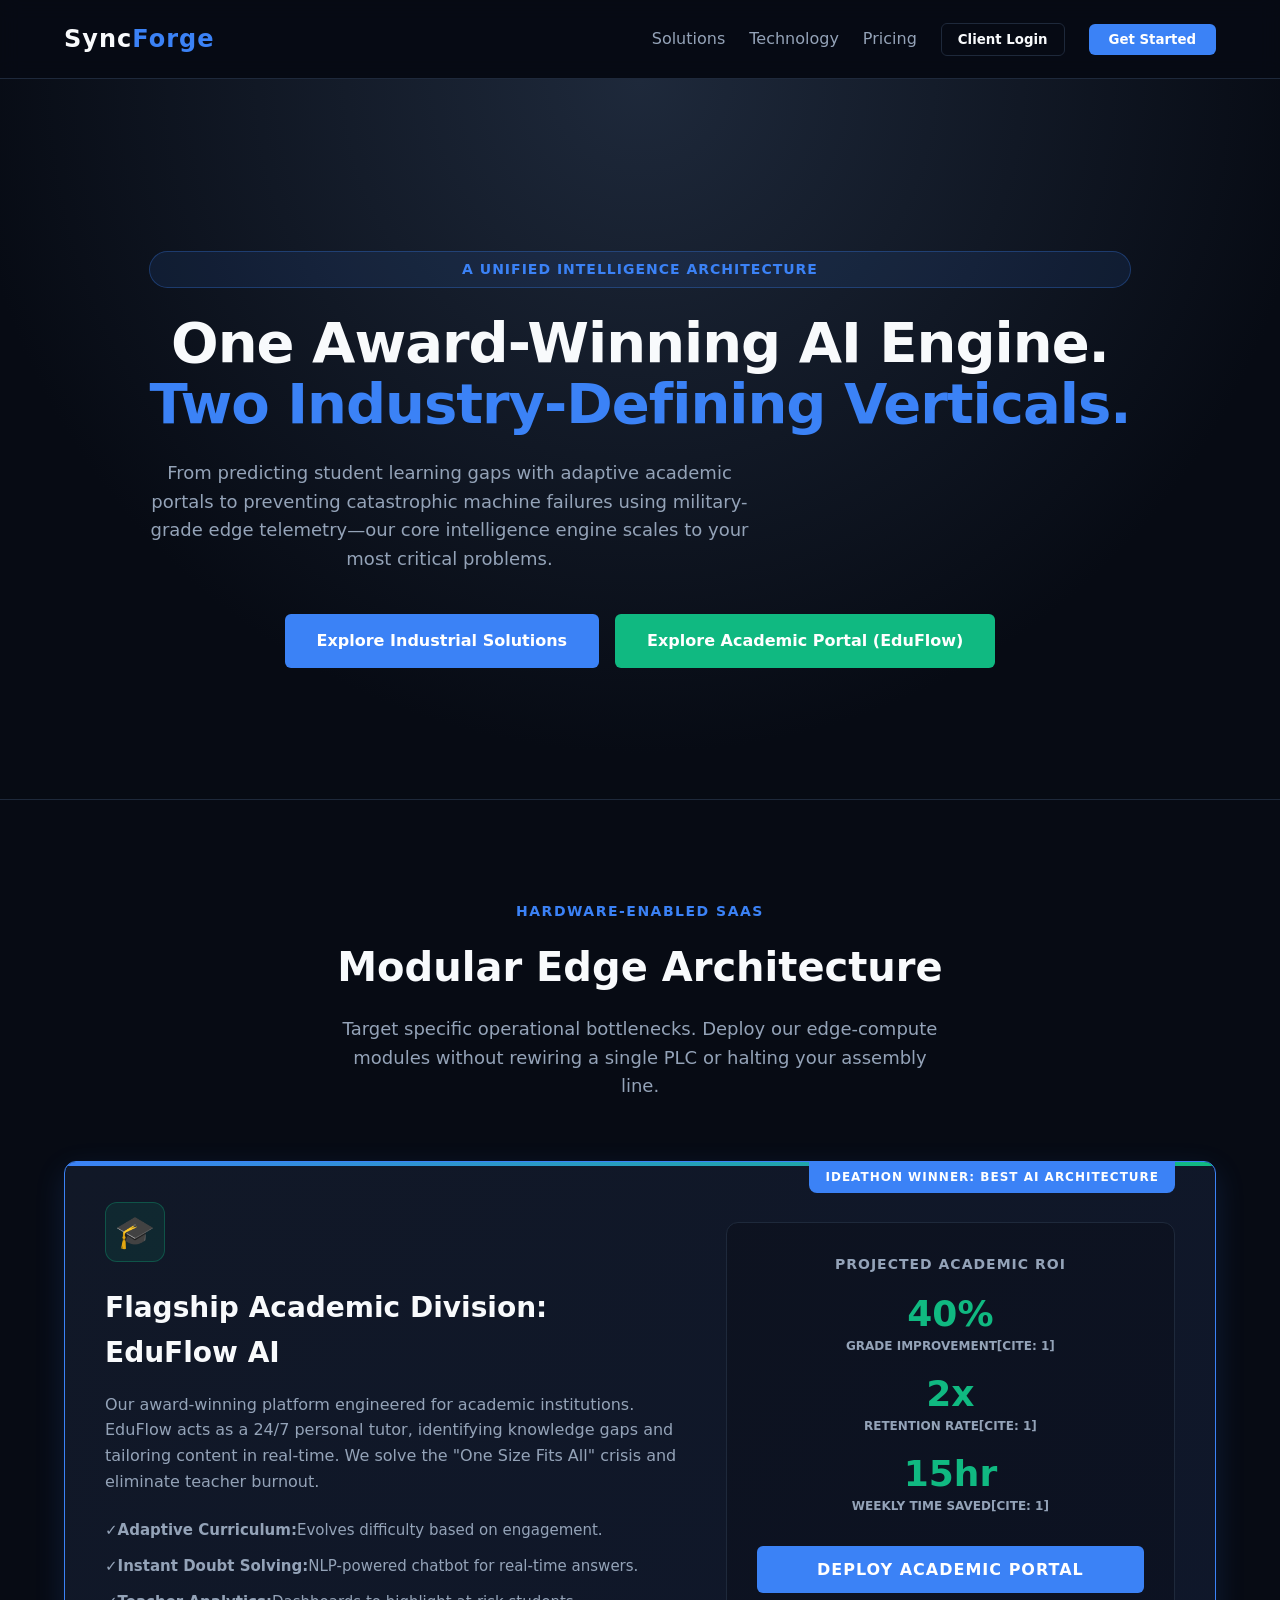
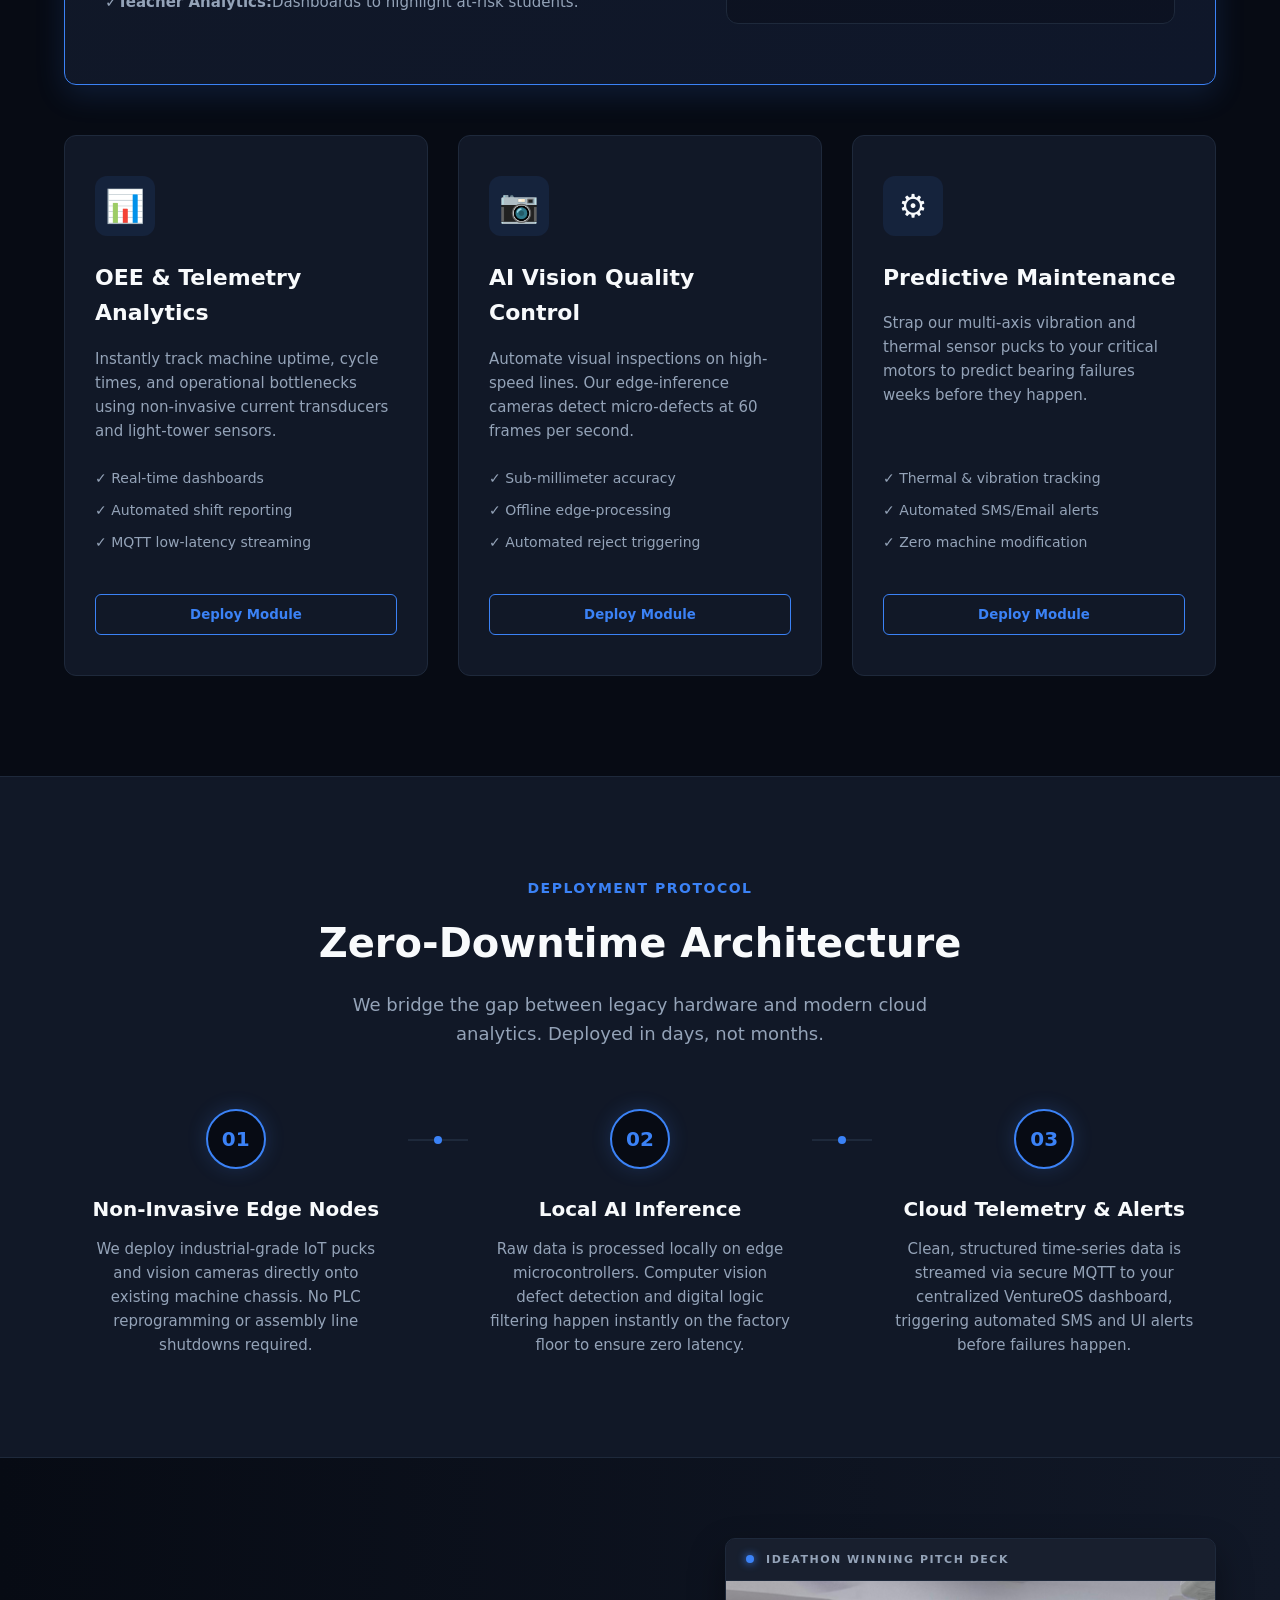
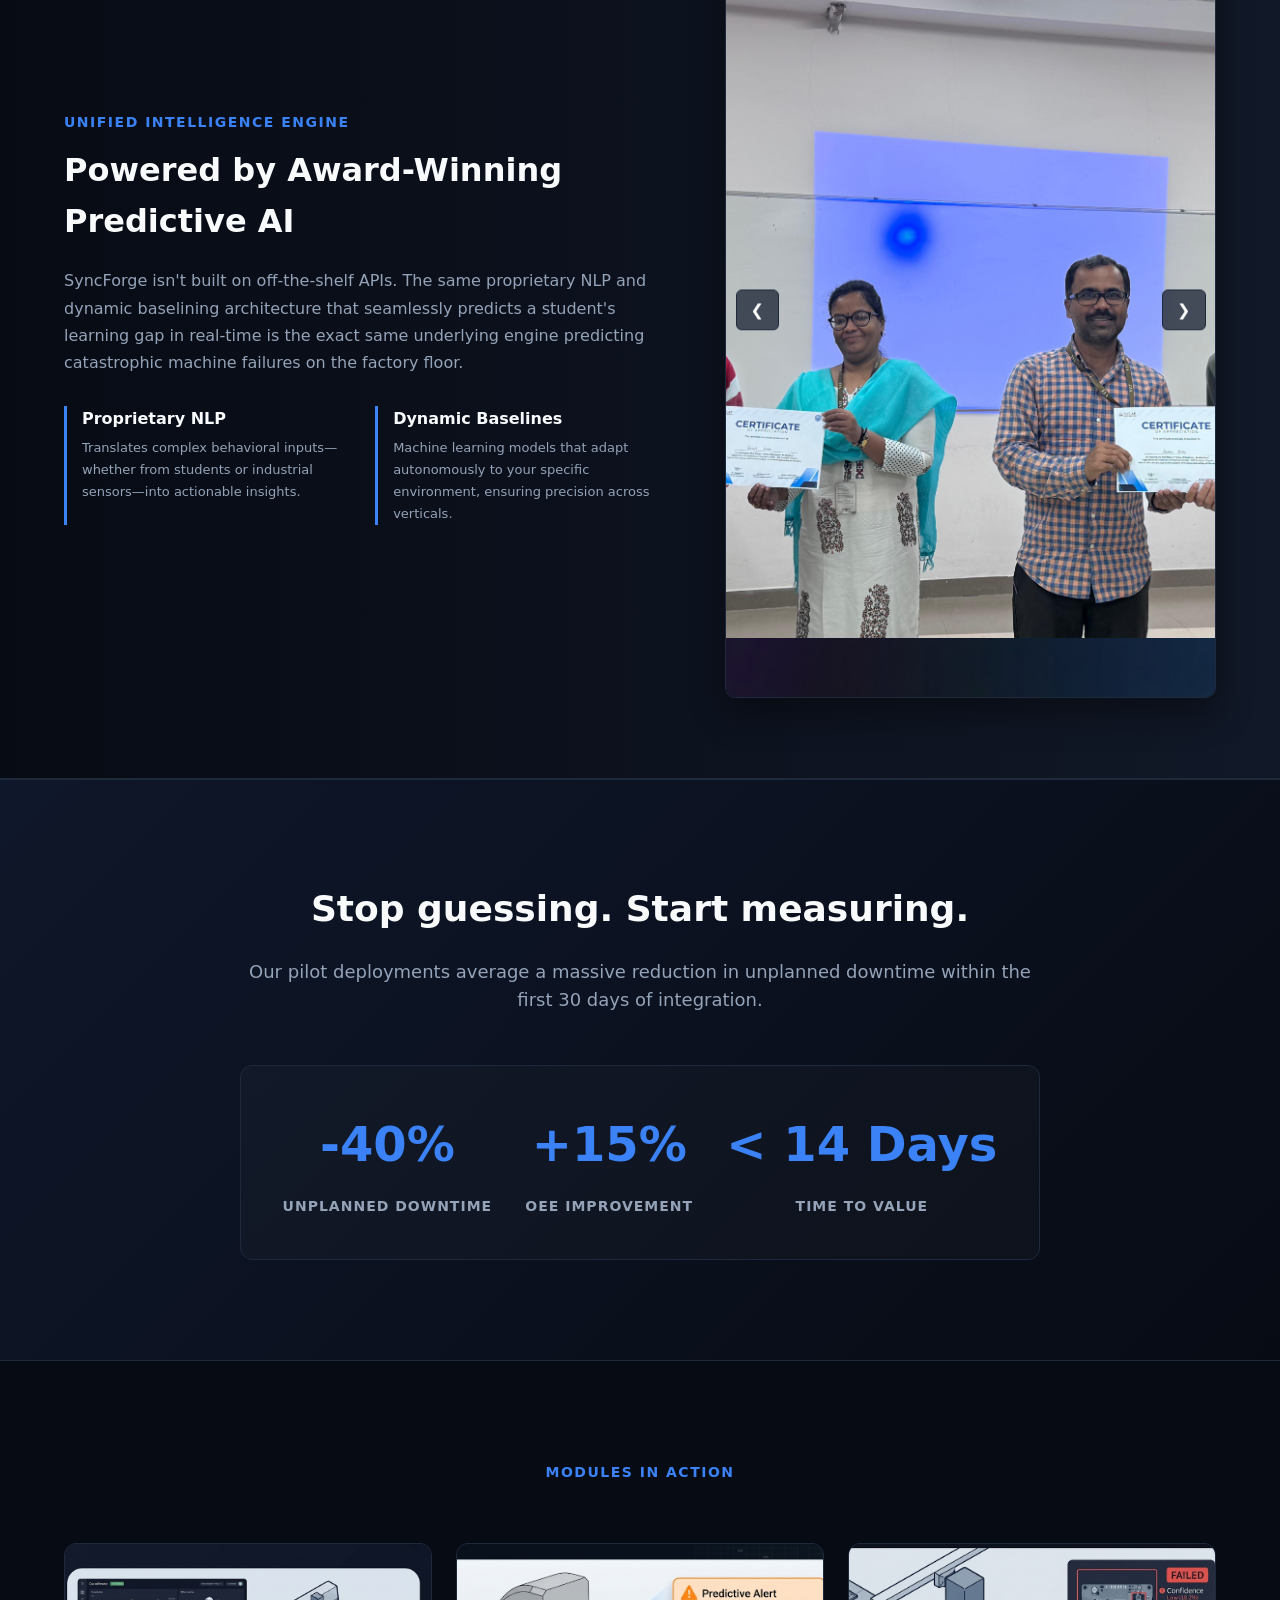
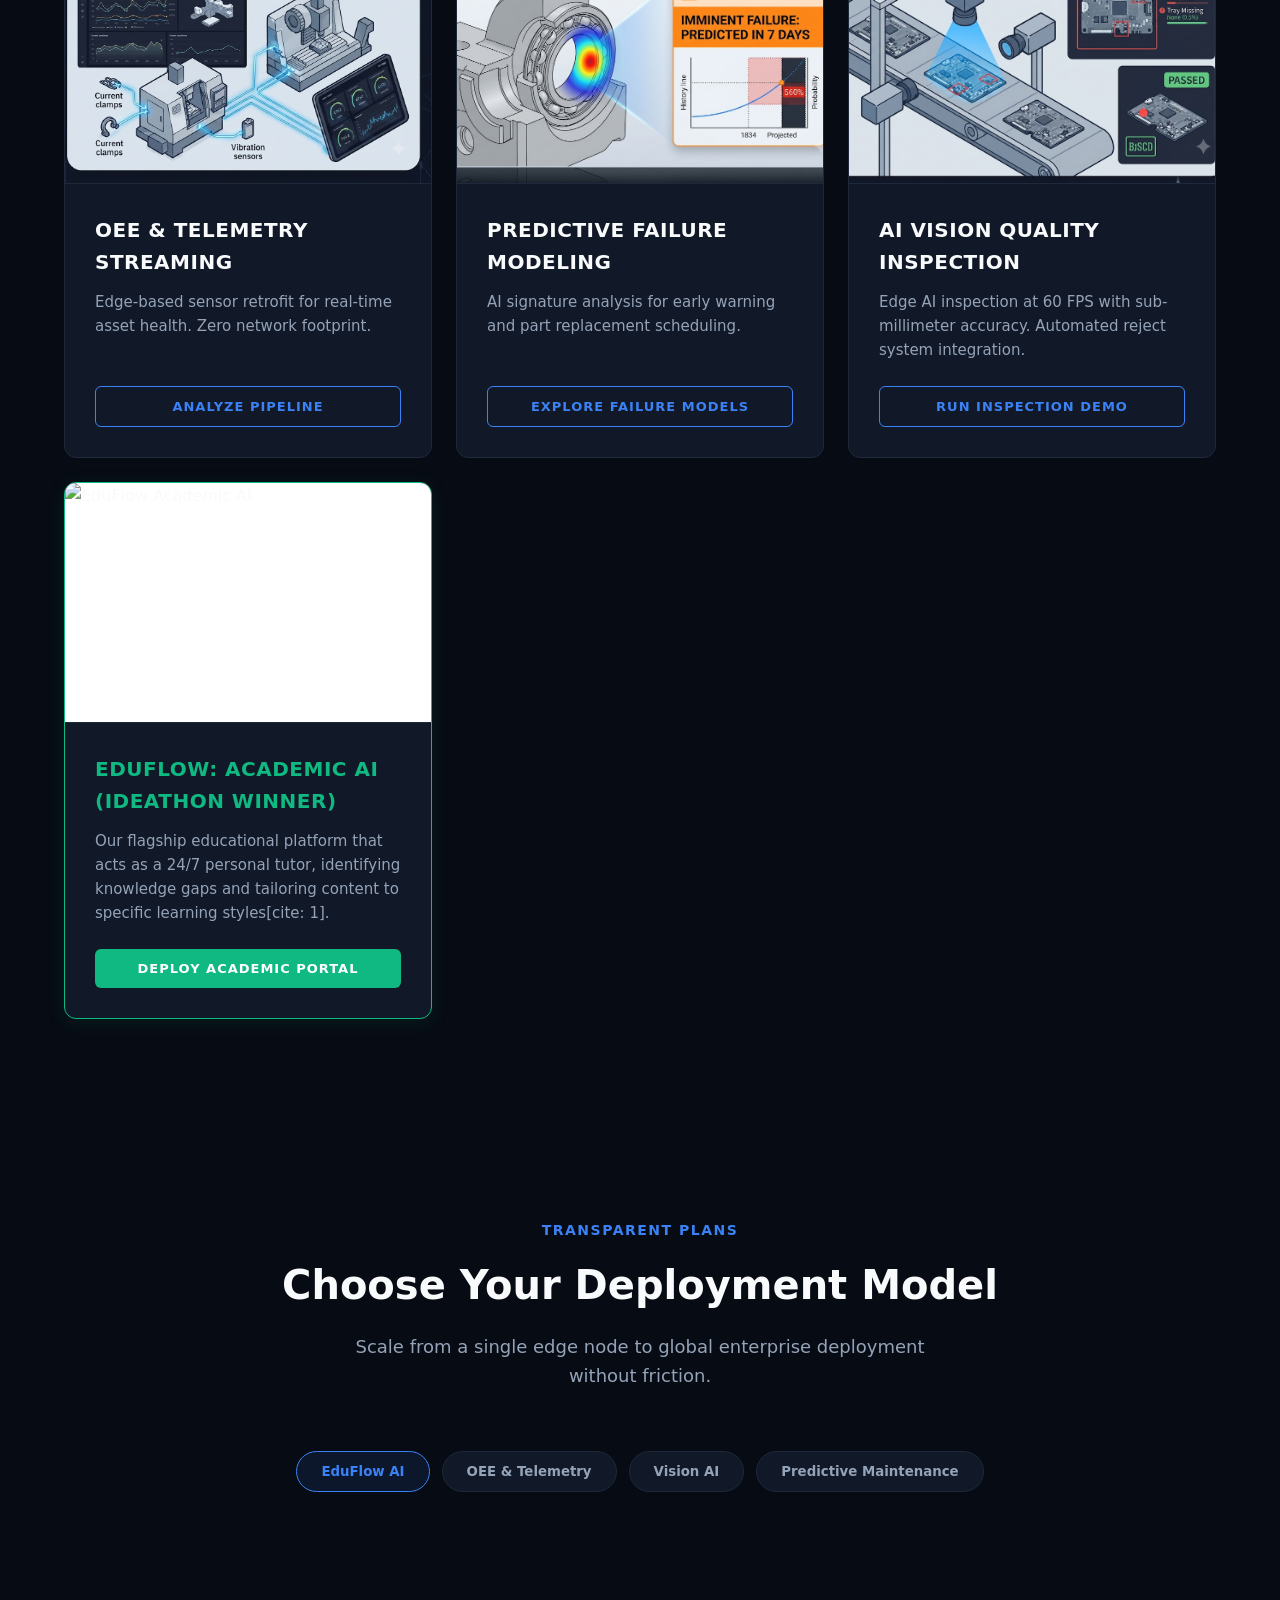
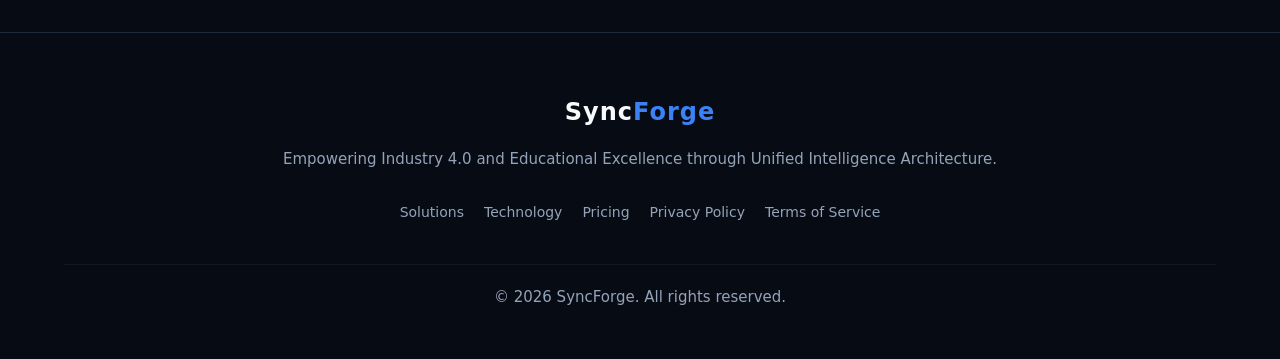
==== commit 146dbfe6: "ft;anim" ====
--- a/index.html
+++ b/index.html
@@ -1,18 +1,21 @@
 <!DOCTYPE html>
 <html lang="en">
+
 <head>
     <meta charset="UTF-8">
     <meta name="viewport" content="width=device-width, initial-scale=1.0">
     <title>SyncForge | Non-Invasive Industry 4.0</title>
     <link rel="stylesheet" href="landing.css">
 </head>
+
 <body>
     <!-- Navbar -->
     <nav class="navbar">
         <div class="nav-header">
             <div class="logo">Sync<span>Forge</span></div>
             <div class="menu-toggle" onclick="toggleMenu()">
-                <svg width="28" height="28" viewBox="0 0 24 24" fill="none" stroke="currentColor" stroke-width="2" stroke-linecap="round" stroke-linejoin="round">
+                <svg width="28" height="28" viewBox="0 0 24 24" fill="none" stroke="currentColor" stroke-width="2"
+                    stroke-linecap="round" stroke-linejoin="round">
                     <line x1="3" y1="12" x2="21" y2="12"></line>
                     <line x1="3" y1="6" x2="21" y2="6"></line>
                     <line x1="3" y1="18" x2="21" y2="18"></line>
@@ -33,7 +36,9 @@
         <div class="hero-content">
             <div class="badge">A Unified Intelligence Architecture</div>
             <h1>One Award-Winning AI Engine.<br><span>Two Industry-Defining Verticals.</span></h1>
-            <p>From predicting student learning gaps with adaptive academic portals to preventing catastrophic machine failures using military-grade edge telemetry—our core intelligence engine scales to your most critical problems.</p>
+            <p>From predicting student learning gaps with adaptive academic portals to preventing catastrophic machine
+                failures using military-grade edge telemetry—our core intelligence engine scales to your most critical
+                problems.</p>
             <div class="hero-actions">
                 <a href="#solutions" class="cta-btn large">Explore Industrial Solutions</a>
                 <a href="#eduflow" class="cta-btn large usp-btn-solid">Explore Academic Portal (EduFlow)</a>
@@ -46,7 +51,8 @@
         <div class="section-header">
             <span class="sub-heading">Hardware-Enabled SaaS</span>
             <h2>Modular Edge Architecture</h2>
-            <p>Target specific operational bottlenecks. Deploy our edge-compute modules without rewiring a single PLC or halting your assembly line.</p>
+            <p>Target specific operational bottlenecks. Deploy our edge-compute modules without rewiring a single PLC or
+                halting your assembly line.</p>
         </div>
 
         <!-- Academic USP Flagship Block -->
@@ -56,15 +62,17 @@
                 <div class="usp-content">
                     <div class="icon-wrapper academic-icon">🎓</div>
                     <h3>Flagship Academic Division: EduFlow AI</h3>
-                    <p>Our award-winning platform engineered for academic institutions. EduFlow acts as a 24/7 personal tutor, identifying knowledge gaps and tailoring content in real-time. We solve the "One Size Fits All" crisis and eliminate teacher burnout.</p>
-                    
+                    <p>Our award-winning platform engineered for academic institutions. EduFlow acts as a 24/7 personal
+                        tutor, identifying knowledge gaps and tailoring content in real-time. We solve the "One Size
+                        Fits All" crisis and eliminate teacher burnout.</p>
+
                     <ul class="feature-list usp-features">
                         <li>✓ <strong>Adaptive Curriculum:</strong> Evolves difficulty based on engagement.</li>
                         <li>✓ <strong>Instant Doubt Solving:</strong> NLP-powered chatbot for real-time answers.</li>
                         <li>✓ <strong>Teacher Analytics:</strong> Dashboards to highlight at-risk students.</li>
                     </ul>
                 </div>
-                
+
                 <div class="usp-metrics-panel">
                     <h4>Projected Academic ROI</h4>
                     <div class="usp-metrics-grid">
@@ -81,11 +89,12 @@
                             <span class="usp-label">Weekly Time Saved[cite: 1]</span>
                         </div>
                     </div>
-                    <button class="deploy-btn usp-btn" onclick="openModal('signup', 'eduflow')">Deploy Academic Portal</button>
-                </div>
-            </div>
-        </div>
-        
+                    <button class="deploy-btn usp-btn" onclick="openModal('signup', 'eduflow')">Deploy Academic
+                        Portal</button>
+                </div>
+            </div>
+        </div>
+
         <!-- The existing <div class="solutions-grid"> stays right below this -->
 
         <div class="solutions-grid">
@@ -93,7 +102,8 @@
             <div class="solution-card">
                 <div class="icon-wrapper">📊</div>
                 <h3>OEE & Telemetry Analytics</h3>
-                <p>Instantly track machine uptime, cycle times, and operational bottlenecks using non-invasive current transducers and light-tower sensors.</p>
+                <p>Instantly track machine uptime, cycle times, and operational bottlenecks using non-invasive current
+                    transducers and light-tower sensors.</p>
                 <ul class="feature-list">
                     <li>✓ Real-time dashboards</li>
                     <li>✓ Automated shift reporting</li>
@@ -106,7 +116,8 @@
             <div class="solution-card">
                 <div class="icon-wrapper">📷</div>
                 <h3>AI Vision Quality Control</h3>
-                <p>Automate visual inspections on high-speed lines. Our edge-inference cameras detect micro-defects at 60 frames per second.</p>
+                <p>Automate visual inspections on high-speed lines. Our edge-inference cameras detect micro-defects at
+                    60 frames per second.</p>
                 <ul class="feature-list">
                     <li>✓ Sub-millimeter accuracy</li>
                     <li>✓ Offline edge-processing</li>
@@ -119,7 +130,8 @@
             <div class="solution-card">
                 <div class="icon-wrapper">⚙️</div>
                 <h3>Predictive Maintenance</h3>
-                <p>Strap our multi-axis vibration and thermal sensor pucks to your critical motors to predict bearing failures weeks before they happen.</p>
+                <p>Strap our multi-axis vibration and thermal sensor pucks to your critical motors to predict bearing
+                    failures weeks before they happen.</p>
                 <ul class="feature-list">
                     <li>✓ Thermal & vibration tracking</li>
                     <li>✓ Automated SMS/Email alerts</li>
@@ -143,17 +155,19 @@
                 <div class="step-number">01</div>
                 <div class="step-content">
                     <h4>Non-Invasive Edge Nodes</h4>
-                    <p>We deploy industrial-grade IoT pucks and vision cameras directly onto existing machine chassis. No PLC reprogramming or assembly line shutdowns required.</p>
-                </div>
-            </div>
-            
+                    <p>We deploy industrial-grade IoT pucks and vision cameras directly onto existing machine chassis.
+                        No PLC reprogramming or assembly line shutdowns required.</p>
+                </div>
+            </div>
+
             <div class="pipeline-connector"></div>
 
             <div class="pipeline-step">
                 <div class="step-number">02</div>
                 <div class="step-content">
                     <h4>Local AI Inference</h4>
-                    <p>Raw data is processed locally on edge microcontrollers. Computer vision defect detection and digital logic filtering happen instantly on the factory floor to ensure zero latency.</p>
+                    <p>Raw data is processed locally on edge microcontrollers. Computer vision defect detection and
+                        digital logic filtering happen instantly on the factory floor to ensure zero latency.</p>
                 </div>
             </div>
 
@@ -163,7 +177,8 @@
                 <div class="step-number">03</div>
                 <div class="step-content">
                     <h4>Cloud Telemetry & Alerts</h4>
-                    <p>Clean, structured time-series data is streamed via secure MQTT to your centralized VentureOS dashboard, triggering automated SMS and UI alerts before failures happen.</p>
+                    <p>Clean, structured time-series data is streamed via secure MQTT to your centralized VentureOS
+                        dashboard, triggering automated SMS and UI alerts before failures happen.</p>
                 </div>
             </div>
         </div>
@@ -175,16 +190,20 @@
             <div class="rnd-content">
                 <span class="sub-heading">Unified Intelligence Engine</span>
                 <h2>Powered by Award-Winning Predictive AI</h2>
-                <p>SyncForge isn't built on off-the-shelf APIs. The same proprietary NLP and dynamic baselining architecture that seamlessly predicts a student's learning gap in real-time is the exact same underlying engine predicting catastrophic machine failures on the factory floor.</p>
-                
+                <p>SyncForge isn't built on off-the-shelf APIs. The same proprietary NLP and dynamic baselining
+                    architecture that seamlessly predicts a student's learning gap in real-time is the exact same
+                    underlying engine predicting catastrophic machine failures on the factory floor.</p>
+
                 <div class="rnd-stats">
                     <div class="rnd-stat-item">
                         <h4>Proprietary NLP</h4>
-                        <p>Translates complex behavioral inputs—whether from students or industrial sensors—into actionable insights.</p>
+                        <p>Translates complex behavioral inputs—whether from students or industrial sensors—into
+                            actionable insights.</p>
                     </div>
                     <div class="rnd-stat-item">
                         <h4>Dynamic Baselines</h4>
-                        <p>Machine learning models that adapt autonomously to your specific environment, ensuring precision across verticals.</p>
+                        <p>Machine learning models that adapt autonomously to your specific environment, ensuring
+                            precision across verticals.</p>
                     </div>
                 </div>
             </div>
@@ -193,7 +212,7 @@
                 <div class="slider-header">
                     <span>Ideathon Winning Pitch Deck</span>
                 </div>
-                
+
                 <div class="slider-container">
                     <!-- Slide award: Title -->
                     <div class="slide active">
@@ -224,7 +243,7 @@
                     <button class="slider-btn prev-btn" onclick="changeSlide(-1)">&#10094;</button>
                     <button class="slider-btn next-btn" onclick="changeSlide(1)">&#10095;</button>
                 </div>
-                
+
                 <!-- Slide Indicators -->
                 <div class="slider-dots">
                     <span class="dot active" onclick="currentSlide(1)"></span>
@@ -242,8 +261,9 @@
     <section class="roi-section">
         <div class="roi-content">
             <h2>Stop guessing. Start measuring.</h2>
-            <p>Our pilot deployments average a massive reduction in unplanned downtime within the first 30 days of integration.</p>
-            
+            <p>Our pilot deployments average a massive reduction in unplanned downtime within the first 30 days of
+                integration.</p>
+
             <div class="metrics-grid">
                 <div class="metric">
                     <h3>-40%</h3>
@@ -302,7 +322,8 @@
                 </div>
                 <div class="action-content">
                     <h4>AI Vision Quality Inspection</h4>
-                    <p>Edge AI inspection at 60 FPS with sub-millimeter accuracy. Automated reject system integration.</p>
+                    <p>Edge AI inspection at 60 FPS with sub-millimeter accuracy. Automated reject system integration.
+                    </p>
                     <button class="action-btn" onclick="openModal('signup')">Run Inspection Demo</button>
                 </div>
             </div>
@@ -311,12 +332,15 @@
             <div class="action-card usp-highlight-card">
                 <div class="image-wrapper">
                     <!-- Put a screenshot of your EduFlow dashboard or ideathon poster here -->
-                    <img src="https://images.unsplash.com/photo-1516321318423-f06f85e504b3?auto=format&fit=crop&w=800&q=80" alt="EduFlow Academic AI" class="module-image">
+                    <img src="https://images.unsplash.com/photo-1516321318423-f06f85e504b3?auto=format&fit=crop&w=800&q=80"
+                        alt="EduFlow Academic AI" class="module-image">
                 </div>
                 <div class="action-content">
                     <h4 class="usp-text">EduFlow: Academic AI (Ideathon Winner)</h4>
-                    <p>Our flagship educational platform that acts as a 24/7 personal tutor, identifying knowledge gaps and tailoring content to specific learning styles[cite: 1].</p>
-                    <button class="action-btn usp-btn-solid" onclick="openModal('signup')">Deploy Academic Portal</button>
+                    <p>Our flagship educational platform that acts as a 24/7 personal tutor, identifying knowledge gaps
+                        and tailoring content to specific learning styles[cite: 1].</p>
+                    <button class="action-btn usp-btn-solid" onclick="openModal('signup')">Deploy Academic
+                        Portal</button>
                 </div>
             </div>
         </div>
@@ -364,7 +388,7 @@
     <div id="auth-modal" class="modal-overlay">
         <div class="modal-card">
             <button class="close-btn" onclick="closeModal()">×</button>
-            
+
             <div id="signup-form" class="auth-view active">
                 <h2 id="signup-title">Configure Enterprise Pilot</h2>
                 <p id="signup-desc">Provision your secure environment.</p>
@@ -391,16 +415,25 @@
                             <label class="custom-checkbox">
                                 <input type="checkbox" id="terms-checkbox">
                                 <span class="checkmark"></span>
-                                <span class="checkbox-text">I agree to the <a href="#" class="terms-link">Terms and Conditions</a></span>
+                                <span class="checkbox-text">I agree to the <a href="#" class="terms-link">Terms and
+                                        Conditions</a></span>
                             </label>
                         </div>
                         <div class="sso-divider"><span>OR</span></div>
                         <button type="button" id="google-sso-btn" class="sso-btn" disabled>
                             <svg width="18" height="18" viewBox="0 0 24 24" xmlns="http://www.w3.org/2000/svg">
-                                <path d="M22.56 12.25c0-.78-.07-1.53-.2-2.25H12v4.26h5.92c-.26 1.37-1.04 2.53-2.21 3.31v2.77h3.57c2.08-1.92 3.28-4.74 3.28-8.09z" fill="#4285F4"/>
-                                <path d="M12 23c2.97 0 5.46-.98 7.28-2.66l-3.57-2.77c-.98.66-2.23 1.06-3.71 1.06-2.86 0-5.29-1.93-6.16-4.53H2.18v2.84C3.99 20.53 7.7 23 12 23z" fill="#34A853"/>
-                                <path d="M5.84 14.09c-.22-.66-.35-1.36-.35-2.09s.13-1.43.35-2.09V7.07H2.18C1.43 8.55 1 10.22 1 12s.43 3.45 1.18 4.93l2.85-2.22.81-.62z" fill="#FBBC05"/>
-                                <path d="M12 5.38c1.62 0 3.06.56 4.21 1.64l3.15-3.15C17.45 2.09 14.97 1 12 1 7.7 1 3.99 3.47 2.18 7.07l3.66 2.84c.87-2.6 3.3-4.53 6.16-4.53z" fill="#EA4335"/>
+                                <path
+                                    d="M22.56 12.25c0-.78-.07-1.53-.2-2.25H12v4.26h5.92c-.26 1.37-1.04 2.53-2.21 3.31v2.77h3.57c2.08-1.92 3.28-4.74 3.28-8.09z"
+                                    fill="#4285F4" />
+                                <path
+                                    d="M12 23c2.97 0 5.46-.98 7.28-2.66l-3.57-2.77c-.98.66-2.23 1.06-3.71 1.06-2.86 0-5.29-1.93-6.16-4.53H2.18v2.84C3.99 20.53 7.7 23 12 23z"
+                                    fill="#34A853" />
+                                <path
+                                    d="M5.84 14.09c-.22-.66-.35-1.36-.35-2.09s.13-1.43.35-2.09V7.07H2.18C1.43 8.55 1 10.22 1 12s.43 3.45 1.18 4.93l2.85-2.22.81-.62z"
+                                    fill="#FBBC05" />
+                                <path
+                                    d="M12 5.38c1.62 0 3.06.56 4.21 1.64l3.15-3.15C17.45 2.09 14.97 1 12 1 7.7 1 3.99 3.47 2.18 7.07l3.66 2.84c.87-2.6 3.3-4.53 6.16-4.53z"
+                                    fill="#EA4335" />
                             </svg>
                             Continue with Google Workspace
                         </button>
@@ -431,4 +464,5 @@
 
     <script type="module" src="landing.js"></script>
 </body>
+
 </html>
--- a/landing.css
+++ b/landing.css
@@ -10,57 +10,326 @@
     --border-color: #1e293b;
 }
 
-* { margin: 0; padding: 0; box-sizing: border-box; font-family: 'Segoe UI', system-ui, sans-serif; }
-body { background-color: var(--bg-dark); color: var(--text-main); line-height: 1.6; }
+* {
+    margin: 0;
+    padding: 0;
+    box-sizing: border-box;
+    font-family: 'Segoe UI', system-ui, sans-serif;
+}
+
+body {
+    background-color: var(--bg-dark);
+    color: var(--text-main);
+    line-height: 1.6;
+}
 
 /* Navbar */
-.navbar { display: flex; justify-content: space-between; align-items: center; padding: 20px 5%; border-bottom: 1px solid var(--border-color); background: rgba(7, 11, 20, 0.9); position: sticky; top: 0; backdrop-filter: blur(10px); z-index: 100; }
-.logo { font-size: 24px; font-weight: bold; letter-spacing: 1px; }
-.logo span { color: var(--accent-blue); }
-.menu-toggle { display: none; cursor: pointer; color: var(--text-main); }
-.nav-links { display: flex; gap: 24px; align-items: center; }
-.nav-links a { color: var(--text-muted); text-decoration: none; font-weight: 500; transition: 0.2s; }
-.nav-links a:hover { color: var(--text-main); }
-.login-btn { background: transparent; color: var(--text-main); border: 1px solid var(--border-color); padding: 8px 16px; border-radius: 6px; cursor: pointer; font-weight: 600; }
-.cta-btn { display: inline-block; text-decoration: none; background: var(--accent-blue); color: white; border: none; padding: 8px 20px; border-radius: 6px; cursor: pointer; font-weight: 600; transition: 0.2s; }
-.cta-btn:hover { background: var(--accent-blue-hover); }
+.navbar {
+    display: flex;
+    justify-content: space-between;
+    align-items: center;
+    padding: 20px 5%;
+    border-bottom: 1px solid var(--border-color);
+    background: rgba(7, 11, 20, 0.9);
+    position: sticky;
+    top: 0;
+    backdrop-filter: blur(10px);
+    z-index: 100;
+}
+
+.logo {
+    font-size: 24px;
+    font-weight: bold;
+    letter-spacing: 1px;
+}
+
+.logo span {
+    color: var(--accent-blue);
+}
+
+.menu-toggle {
+    display: none;
+    cursor: pointer;
+    color: var(--text-main);
+}
+
+.nav-links {
+    display: flex;
+    gap: 24px;
+    align-items: center;
+}
+
+.nav-links a {
+    color: var(--text-muted);
+    text-decoration: none;
+    font-weight: 500;
+    transition: 0.2s;
+}
+
+.nav-links a:hover {
+    color: var(--text-main);
+}
+
+.login-btn {
+    background: transparent;
+    color: var(--text-main);
+    border: 1px solid var(--border-color);
+    padding: 8px 16px;
+    border-radius: 6px;
+    cursor: pointer;
+    font-weight: 600;
+}
+
+.cta-btn {
+    display: inline-block;
+    text-decoration: none;
+    background: var(--accent-blue);
+    color: white;
+    border: none;
+    padding: 8px 20px;
+    border-radius: 6px;
+    cursor: pointer;
+    font-weight: 600;
+    transition: 0.2s;
+}
+
+.cta-btn:hover {
+    background: var(--accent-blue-hover);
+}
+
+@keyframes fadeInUp {
+    from {
+        opacity: 0;
+        transform: translateY(20px);
+    }
+
+    to {
+        opacity: 1;
+        transform: translateY(0);
+    }
+}
 
 /* Hero Section */
-.hero { display: flex; flex-direction: column; align-items: center; justify-content: center; text-align: center; padding: 120px 5% 80px; min-height: 80vh; background: radial-gradient(circle at 50% 0%, #1e293b 0%, #070b14 70%); }
-.badge { background: rgba(59, 130, 246, 0.1); color: var(--accent-blue); border: 1px solid rgba(59, 130, 246, 0.3); padding: 6px 16px; border-radius: 20px; font-size: 14px; font-weight: 600; margin-bottom: 24px; text-transform: uppercase; letter-spacing: 1px; }
-.hero h1 { font-size: 56px; font-weight: 800; line-height: 1.1; margin-bottom: 24px; letter-spacing: -1px; }
-.hero h1 span { color: var(--accent-blue); }
-.hero p { font-size: 18px; color: var(--text-muted); max-width: 600px; margin-bottom: 40px; }
-.hero-actions { display: flex; gap: 16px; justify-content: center; }
-.cta-btn.large { padding: 14px 32px; font-size: 16px; }
-.secondary-btn { display: inline-block; padding: 14px 32px; border: 1px solid var(--border-color); color: var(--text-main); text-decoration: none; border-radius: 6px; font-weight: 600; transition: 0.2s; }
-.secondary-btn:hover { background: var(--panel-dark); }
+.hero {
+    display: flex;
+    flex-direction: column;
+    align-items: center;
+    justify-content: center;
+    text-align: center;
+    padding: 120px 5% 80px;
+    min-height: 80vh;
+    background: radial-gradient(circle at 50% 0%, #1e293b 0%, #070b14 70%);
+}
+
+.badge {
+    background: rgba(59, 130, 246, 0.1);
+    color: var(--accent-blue);
+    border: 1px solid rgba(59, 130, 246, 0.3);
+    padding: 6px 16px;
+    border-radius: 20px;
+    font-size: 14px;
+    font-weight: 600;
+    margin-bottom: 24px;
+    text-transform: uppercase;
+    letter-spacing: 1px;
+    animation: fadeInUp 0.8s ease backwards;
+    animation-delay: 0.1s;
+}
+
+.hero h1 {
+    font-size: 56px;
+    font-weight: 800;
+    line-height: 1.1;
+    margin-bottom: 24px;
+    letter-spacing: -1px;
+    animation: fadeInUp 0.8s ease backwards;
+    animation-delay: 0.3s;
+}
+
+.hero h1 span {
+    color: var(--accent-blue);
+}
+
+.hero p {
+    font-size: 18px;
+    color: var(--text-muted);
+    max-width: 600px;
+    margin-bottom: 40px;
+    animation: fadeInUp 0.8s ease backwards;
+    animation-delay: 0.5s;
+}
+
+.hero-actions {
+    display: flex;
+    gap: 16px;
+    justify-content: center;
+    animation: fadeInUp 0.8s ease backwards;
+    animation-delay: 0.7s;
+}
+
+.cta-btn.large {
+    padding: 14px 32px;
+    font-size: 16px;
+}
+
+.secondary-btn {
+    display: inline-block;
+    padding: 14px 32px;
+    border: 1px solid var(--border-color);
+    color: var(--text-main);
+    text-decoration: none;
+    border-radius: 6px;
+    font-weight: 600;
+    transition: 0.2s;
+}
+
+.secondary-btn:hover {
+    background: var(--panel-dark);
+}
 
 /* Modal System */
-.modal-overlay { position: fixed; top: 0; left: 0; width: 100%; height: 100%; background: rgba(0,0,0,0.8); backdrop-filter: blur(5px); display: none; justify-content: center; align-items: center; z-index: 999; opacity: 0; transition: opacity 0.3s ease; }
-.modal-overlay.show { display: flex; opacity: 1; }
-.modal-card { background: var(--panel-dark); border: 1px solid var(--border-color); padding: 40px; border-radius: 12px; width: 100%; max-width: 440px; position: relative; box-shadow: 0 25px 50px -12px rgba(0, 0, 0, 0.5); }
-.close-btn { position: absolute; top: 16px; right: 20px; background: transparent; border: none; color: var(--text-muted); font-size: 24px; cursor: pointer; transition: 0.2s; }
-.close-btn:hover { color: var(--text-main); }
-
-.auth-view { display: none; }
-.auth-view.active { display: block; animation: slideUp 0.3s ease; }
-@keyframes slideUp { from { opacity: 0; transform: translateY(10px); } to { opacity: 1; transform: translateY(0); } }
-
-.auth-view h2 { margin-bottom: 8px; font-size: 24px; }
-.auth-view p { color: var(--text-muted); margin-bottom: 24px; font-size: 14px; }
-
-.input-group { margin-bottom: 20px; text-align: left; }
-.input-group label { display: block; margin-bottom: 8px; font-size: 13px; font-weight: 600; color: var(--text-muted); text-transform: uppercase; letter-spacing: 0.5px; }
-.input-group input, .input-group select { width: 100%; padding: 12px; background: var(--bg-dark); border: 1px solid var(--border-color); color: white; border-radius: 6px; font-size: 14px; outline: none; transition: 0.2s; }
-.input-group input:focus, .input-group select:focus { border-color: var(--accent-blue); }
-
-.submit-btn { width: 100%; background: var(--accent-blue); color: white; border: none; padding: 14px; border-radius: 6px; font-size: 16px; font-weight: bold; cursor: pointer; transition: 0.2s; margin-bottom: 16px; }
-.submit-btn:hover { background: var(--accent-blue-hover); }
-.submit-btn:disabled { opacity: 0.4; cursor: not-allowed; background: #1e3a5f; }
+.modal-overlay {
+    position: fixed;
+    top: 0;
+    left: 0;
+    width: 100%;
+    height: 100%;
+    background: rgba(0, 0, 0, 0.8);
+    backdrop-filter: blur(5px);
+    display: none;
+    justify-content: center;
+    align-items: center;
+    z-index: 999;
+    opacity: 0;
+    transition: opacity 0.3s ease;
+}
+
+.modal-overlay.show {
+    display: flex;
+    opacity: 1;
+}
+
+.modal-card {
+    background: var(--panel-dark);
+    border: 1px solid var(--border-color);
+    padding: 40px;
+    border-radius: 12px;
+    width: 100%;
+    max-width: 440px;
+    position: relative;
+    box-shadow: 0 25px 50px -12px rgba(0, 0, 0, 0.5);
+}
+
+.close-btn {
+    position: absolute;
+    top: 16px;
+    right: 20px;
+    background: transparent;
+    border: none;
+    color: var(--text-muted);
+    font-size: 24px;
+    cursor: pointer;
+    transition: 0.2s;
+}
+
+.close-btn:hover {
+    color: var(--text-main);
+}
+
+.auth-view {
+    display: none;
+}
+
+.auth-view.active {
+    display: block;
+    animation: slideUp 0.3s ease;
+}
+
+@keyframes slideUp {
+    from {
+        opacity: 0;
+        transform: translateY(10px);
+    }
+
+    to {
+        opacity: 1;
+        transform: translateY(0);
+    }
+}
+
+.auth-view h2 {
+    margin-bottom: 8px;
+    font-size: 24px;
+}
+
+.auth-view p {
+    color: var(--text-muted);
+    margin-bottom: 24px;
+    font-size: 14px;
+}
+
+.input-group {
+    margin-bottom: 20px;
+    text-align: left;
+}
+
+.input-group label {
+    display: block;
+    margin-bottom: 8px;
+    font-size: 13px;
+    font-weight: 600;
+    color: var(--text-muted);
+    text-transform: uppercase;
+    letter-spacing: 0.5px;
+}
+
+.input-group input,
+.input-group select {
+    width: 100%;
+    padding: 12px;
+    background: var(--bg-dark);
+    border: 1px solid var(--border-color);
+    color: white;
+    border-radius: 6px;
+    font-size: 14px;
+    outline: none;
+    transition: 0.2s;
+}
+
+.input-group input:focus,
+.input-group select:focus {
+    border-color: var(--accent-blue);
+}
+
+.submit-btn {
+    width: 100%;
+    background: var(--accent-blue);
+    color: white;
+    border: none;
+    padding: 14px;
+    border-radius: 6px;
+    font-size: 16px;
+    font-weight: bold;
+    cursor: pointer;
+    transition: 0.2s;
+    margin-bottom: 16px;
+}
+
+.submit-btn:hover {
+    background: var(--accent-blue-hover);
+}
+
+.submit-btn:disabled {
+    opacity: 0.4;
+    cursor: not-allowed;
+    background: #1e3a5f;
+}
 
 /* Custom Checkbox */
-.custom-checkbox-group { margin: 18px 0; }
+.custom-checkbox-group {
+    margin: 18px 0;
+}
+
 .custom-checkbox {
     display: flex;
     align-items: center;
@@ -69,12 +338,14 @@
     position: relative;
     user-select: none;
 }
+
 .custom-checkbox input[type="checkbox"] {
     position: absolute;
     opacity: 0;
     width: 0;
     height: 0;
 }
+
 .custom-checkbox .checkmark {
     width: 22px;
     height: 22px;
@@ -87,6 +358,7 @@
     justify-content: center;
     transition: all 0.25s cubic-bezier(0.4, 0, 0.2, 1);
 }
+
 .custom-checkbox .checkmark::after {
     content: '';
     display: block;
@@ -98,35 +370,50 @@
     transition: all 0.2s cubic-bezier(0.4, 0, 0.2, 1);
     margin-top: -2px;
 }
-.custom-checkbox input[type="checkbox"]:checked + .checkmark {
+
+.custom-checkbox input[type="checkbox"]:checked+.checkmark {
     background: linear-gradient(135deg, var(--accent-blue), #6366f1);
     border-color: var(--accent-blue);
     box-shadow: 0 0 12px rgba(59, 130, 246, 0.4);
 }
-.custom-checkbox input[type="checkbox"]:checked + .checkmark::after {
+
+.custom-checkbox input[type="checkbox"]:checked+.checkmark::after {
     border-color: white;
     transform: rotate(45deg) scale(1);
 }
+
 .custom-checkbox:hover .checkmark {
     border-color: var(--accent-blue);
     box-shadow: 0 0 8px rgba(59, 130, 246, 0.15);
 }
+
 .checkbox-text {
     font-size: 13px;
     color: var(--text-muted);
     line-height: 1.4;
 }
+
 .terms-link {
     color: var(--accent-blue);
     text-decoration: none;
     font-weight: 600;
 }
+
 .terms-link:hover {
     text-decoration: underline;
 }
 
-.switch-auth { text-align: center; font-size: 14px; color: var(--text-muted); }
-.switch-auth span { color: var(--accent-blue); cursor: pointer; font-weight: 600; }
+.switch-auth {
+    text-align: center;
+    font-size: 14px;
+    color: var(--text-muted);
+}
+
+.switch-auth span {
+    color: var(--accent-blue);
+    cursor: pointer;
+    font-weight: 600;
+}
 
 /* Solutions Section */
 .solutions-section {
@@ -183,8 +470,9 @@
 }
 
 .solution-card:hover {
-    transform: translateY(-5px);
+    transform: translateY(-8px);
     border-color: var(--accent-blue);
+    box-shadow: 0 10px 30px rgba(59, 130, 246, 0.15);
 }
 
 .icon-wrapper {
@@ -373,9 +661,11 @@
         align-items: center;
         gap: 40px;
     }
+
     .pipeline-connector {
         display: none;
     }
+
     .metrics-grid {
         flex-direction: column;
     }
@@ -407,15 +697,16 @@
 }
 
 .action-card:hover {
-    transform: translateY(-5px);
+    transform: translateY(-8px);
     border-color: var(--accent-blue);
+    box-shadow: 0 10px 30px rgba(59, 130, 246, 0.15);
 }
 
 /* Image container with white background to make AI images pop */
 .image-wrapper {
     width: 100%;
     height: 240px;
-    background: #ffffff; 
+    background: #ffffff;
     display: flex;
     align-items: center;
     justify-content: center;
@@ -588,13 +879,25 @@
 }
 
 @keyframes rotate {
-    from { transform: rotate(0deg); }
-    to { transform: rotate(360deg); }
+    from {
+        transform: rotate(0deg);
+    }
+
+    to {
+        transform: rotate(360deg);
+    }
 }
 
 @media (max-width: 900px) {
-    .rnd-container { flex-direction: column; text-align: center; }
-    .rnd-stats { flex-direction: column; text-align: left; }
+    .rnd-container {
+        flex-direction: column;
+        text-align: center;
+    }
+
+    .rnd-stats {
+        flex-direction: column;
+        text-align: left;
+    }
 }
 
 /* Academic USP Highlight Card */
@@ -646,7 +949,8 @@
 }
 
 .academic-icon {
-    background: rgba(16, 185, 129, 0.1); /* Green tint for academic */
+    background: rgba(16, 185, 129, 0.1);
+    /* Green tint for academic */
     border: 1px solid rgba(16, 185, 129, 0.3);
 }
 
@@ -714,8 +1018,10 @@
 
 /* Update this in your landing.css */
 .usp-btn {
-    background: var(--accent-blue); /* Forces the bright blue by default */
-    color: #ffffff; /* Forces white text so it is always visible */
+    background: var(--accent-blue);
+    /* Forces the bright blue by default */
+    color: #ffffff;
+    /* Forces white text so it is always visible */
     border: none;
     padding: 14px;
     border-radius: 6px;
@@ -729,9 +1035,12 @@
 }
 
 .usp-btn:hover {
-    background: #2563eb; /* Slightly darker blue on hover for clickability */
-    transform: translateY(-2px); /* Lifts the button slightly */
-    box-shadow: 0 4px 12px rgba(59, 130, 246, 0.4); /* Adds a glow effect */
+    background: #2563eb;
+    /* Slightly darker blue on hover for clickability */
+    transform: translateY(-2px);
+    /* Lifts the button slightly */
+    box-shadow: 0 4px 12px rgba(59, 130, 246, 0.4);
+    /* Adds a glow effect */
 }
 
 /* Responsive */
@@ -739,6 +1048,7 @@
     .usp-layout {
         flex-direction: column;
     }
+
     .usp-badge {
         right: 20px;
     }
@@ -802,7 +1112,8 @@
 .slide img {
     width: 100%;
     height: 100%;
-    object-fit: cover; /* Ensures the slide fills the container perfectly */
+    object-fit: cover;
+    /* Ensures the slide fills the container perfectly */
 }
 
 .slider-btn {
@@ -825,8 +1136,13 @@
     border-color: var(--accent-blue);
 }
 
-.prev-btn { left: 10px; }
-.next-btn { right: 10px; }
+.prev-btn {
+    left: 10px;
+}
+
+.next-btn {
+    right: 10px;
+}
 
 .slider-dots {
     text-align: center;
@@ -846,14 +1162,20 @@
     transition: all 0.3s ease;
 }
 
-.dot.active, .dot:hover {
+.dot.active,
+.dot:hover {
     background-color: var(--accent-blue);
     box-shadow: 0 0 8px rgba(59, 130, 246, 0.6);
 }
 
 @keyframes fadeOpacity {
-    from { opacity: 0.4; } 
-    to { opacity: 1; }
+    from {
+        opacity: 0.4;
+    }
+
+    to {
+        opacity: 1;
+    }
 }
 
 /* Update the existing action-grid to fit 4 columns */
@@ -863,7 +1185,7 @@
     grid-template-columns: repeat(auto-fit, minmax(280px, 1fr));
     gap: 24px;
     /* Expanded max-width to accommodate the 4th card cleanly */
-    max-width: 1400px; 
+    max-width: 1400px;
     margin: 0 auto;
 }
 
@@ -875,11 +1197,12 @@
 }
 
 .usp-highlight-card:hover {
-    border-color: #10b981; /* Brighter green on hover */
+    border-color: #10b981;
+    /* Brighter green on hover */
 }
 
 .usp-text {
-    color: var(--accent-green) !important; 
+    color: var(--accent-green) !important;
 }
 
 /* Solid button for the USP card so it stands out */
@@ -904,14 +1227,18 @@
     font-size: 12px;
     font-weight: 600;
 }
-.sso-divider::before, .sso-divider::after {
+
+.sso-divider::before,
+.sso-divider::after {
     content: '';
     flex: 1;
     border-bottom: 1px solid var(--border-color);
 }
+
 .sso-divider span {
     padding: 0 10px;
 }
+
 .sso-btn {
     width: 100%;
     background: transparent;
@@ -929,15 +1256,21 @@
     transition: 0.2s;
     margin-bottom: 16px;
 }
+
 .sso-btn img {
     width: 18px;
     height: 18px;
 }
+
 .sso-btn:hover {
-    background: rgba(255,255,255,0.05);
+    background: rgba(255, 255, 255, 0.05);
     border-color: var(--text-muted);
 }
-.sso-btn:disabled { opacity: 0.5; cursor: not-allowed; }
+
+.sso-btn:disabled {
+    opacity: 0.5;
+    cursor: not-allowed;
+}
 
 /* =========================================
    MOBILE RESPONSIVENESS (MEDIA QUERIES)
@@ -945,25 +1278,25 @@
 
 /* For Tablets and smaller screens (under 900px) */
 @media screen and (max-width: 900px) {
-    
+
     /* 1. Stack the R&D Section (Slider + Text) */
     .rnd-container {
         flex-direction: column;
         text-align: center;
         gap: 30px;
     }
-    
+
     /* Center the text elements */
     .rnd-content {
         max-width: 100%;
     }
-    
+
     .rnd-stats {
         flex-direction: column;
         align-items: center;
         gap: 15px;
     }
-    
+
     .rnd-stat-item {
         border-left: none;
         border-bottom: 3px solid var(--accent-blue);
@@ -1005,6 +1338,7 @@
     margin: 0 auto;
     text-align: center;
 }
+
 .pricing-tabs {
     display: flex;
     justify-content: center;
@@ -1012,6 +1346,7 @@
     margin: 40px 0;
     flex-wrap: wrap;
 }
+
 .pricing-tab {
     background: var(--panel-dark);
     border: 1px solid var(--border-color);
@@ -1022,15 +1357,18 @@
     font-weight: 600;
     transition: all 0.3s ease;
 }
+
 .pricing-tab:hover {
     color: var(--text-main);
     border-color: rgba(59, 130, 246, 0.5);
 }
+
 .pricing-tab.active {
     background: rgba(59, 130, 246, 0.1);
     color: var(--accent-blue);
     border-color: var(--accent-blue);
 }
+
 .pricing-grid {
     display: grid;
     grid-template-columns: repeat(3, 1fr);
@@ -1040,9 +1378,11 @@
     opacity: 1;
     transition: opacity 0.3s ease;
 }
+
 .pricing-grid.fade-out {
     opacity: 0;
 }
+
 .pricing-card {
     background: var(--panel-dark);
     border: 1px solid var(--border-color);
@@ -1054,14 +1394,17 @@
     overflow: hidden;
     transition: transform 0.3s ease, box-shadow 0.3s ease;
 }
+
 .pricing-card:hover {
     transform: translateY(-5px);
     box-shadow: 0 20px 40px -10px rgba(0, 0, 0, 0.5);
 }
+
 .pricing-card.featured {
     border-color: var(--accent-blue);
     background: linear-gradient(180deg, rgba(59, 130, 246, 0.05) 0%, var(--panel-dark) 100%);
 }
+
 .pricing-card.featured::before {
     content: 'Most Popular';
     position: absolute;
@@ -1075,12 +1418,14 @@
     border-radius: 20px;
     text-transform: uppercase;
 }
+
 .pricing-tier {
     font-size: 20px;
     font-weight: 700;
     margin-bottom: 15px;
     color: var(--text-main);
 }
+
 .pricing-price {
     font-size: 42px;
     font-weight: 800;
@@ -1089,22 +1434,26 @@
     align-items: baseline;
     gap: 5px;
 }
+
 .pricing-price span {
     font-size: 16px;
     font-weight: 500;
     color: var(--text-muted);
 }
+
 .pricing-desc {
     color: var(--text-muted);
     margin-bottom: 30px;
     font-size: 15px;
     line-height: 1.5;
 }
+
 .pricing-features {
     list-style: none;
     margin-bottom: 40px;
     flex-grow: 1;
 }
+
 .pricing-features li {
     margin-bottom: 12px;
     font-size: 14px;
@@ -1113,11 +1462,13 @@
     align-items: flex-start;
     gap: 10px;
 }
+
 .pricing-features li::before {
     content: '✓';
     color: var(--accent-blue);
     font-weight: bold;
 }
+
 .pricing-btn {
     width: 100%;
     padding: 14px;
@@ -1130,40 +1481,47 @@
     background: transparent;
     color: var(--text-main);
 }
+
 .pricing-btn:hover {
-    background: rgba(255,255,255,0.05);
-}
+    background: rgba(255, 255, 255, 0.05);
+}
+
 .pricing-card.featured .pricing-btn {
     background: var(--accent-blue);
     color: white;
     border: none;
 }
+
 .pricing-card.featured .pricing-btn:hover {
     background: var(--accent-blue-hover);
 }
 
 /* For Mobile Phones (under 600px) */
 @media screen and (max-width: 600px) {
-    
+
     /* Navbar tweaks for mobile */
     .navbar {
         flex-direction: column;
         gap: 16px;
         padding: 16px 5%;
-        border-bottom: 1px solid rgba(255,255,255,0.05);
-    }
+        border-bottom: 1px solid rgba(255, 255, 255, 0.05);
+    }
+
     .nav-header {
         display: flex;
         justify-content: space-between;
         align-items: center;
         width: 100%;
     }
+
     .logo {
         font-size: 22px;
     }
+
     .menu-toggle {
         display: block;
     }
+
     .nav-links {
         display: none;
         grid-template-columns: 1fr 1fr;
@@ -1171,9 +1529,11 @@
         width: 100%;
         align-items: center;
     }
+
     .nav-links.show {
         display: grid;
     }
+
     .nav-links a {
         font-size: 13px;
         text-align: center;
@@ -1183,11 +1543,14 @@
         border-radius: 6px;
         color: var(--text-muted);
     }
+
     .nav-links a:hover {
         background: rgba(255, 255, 255, 0.08);
         color: var(--text-main);
     }
-    .login-btn, .cta-btn {
+
+    .login-btn,
+    .cta-btn {
         width: 100%;
         padding: 10px;
         font-size: 13px;
@@ -1207,40 +1570,46 @@
         padding: 80px 5% 60px;
         min-height: auto;
     }
+
     .hero h1 {
         font-size: 34px;
         margin-bottom: 16px;
     }
+
     .hero p {
         font-size: 16px;
         margin-bottom: 30px;
     }
+
     .badge {
         font-size: 11px;
         padding: 5px 12px;
         margin-bottom: 16px;
     }
+
     .hero-actions {
         flex-direction: column;
         width: 100%;
         gap: 12px;
     }
+
     .hero-actions .cta-btn.large,
     .hero-actions .secondary-btn {
         width: 100%;
         box-sizing: border-box;
         padding: 12px;
     }
-    
+
     .rnd-content h2,
     .usp-content h3 {
         font-size: 24px;
     }
-    
+
     /* Ensure the slider dots don't overflow */
     .slider-dots {
         padding: 10px 5px;
     }
+
     .dot {
         width: 6px;
         height: 6px;
@@ -1300,7 +1669,7 @@
 }
 
 .footer-bottom {
-    border-top: 1px solid rgba(255,255,255,0.05);
+    border-top: 1px solid rgba(255, 255, 255, 0.05);
     padding-top: 20px;
     color: var(--text-muted);
     font-size: 13px;
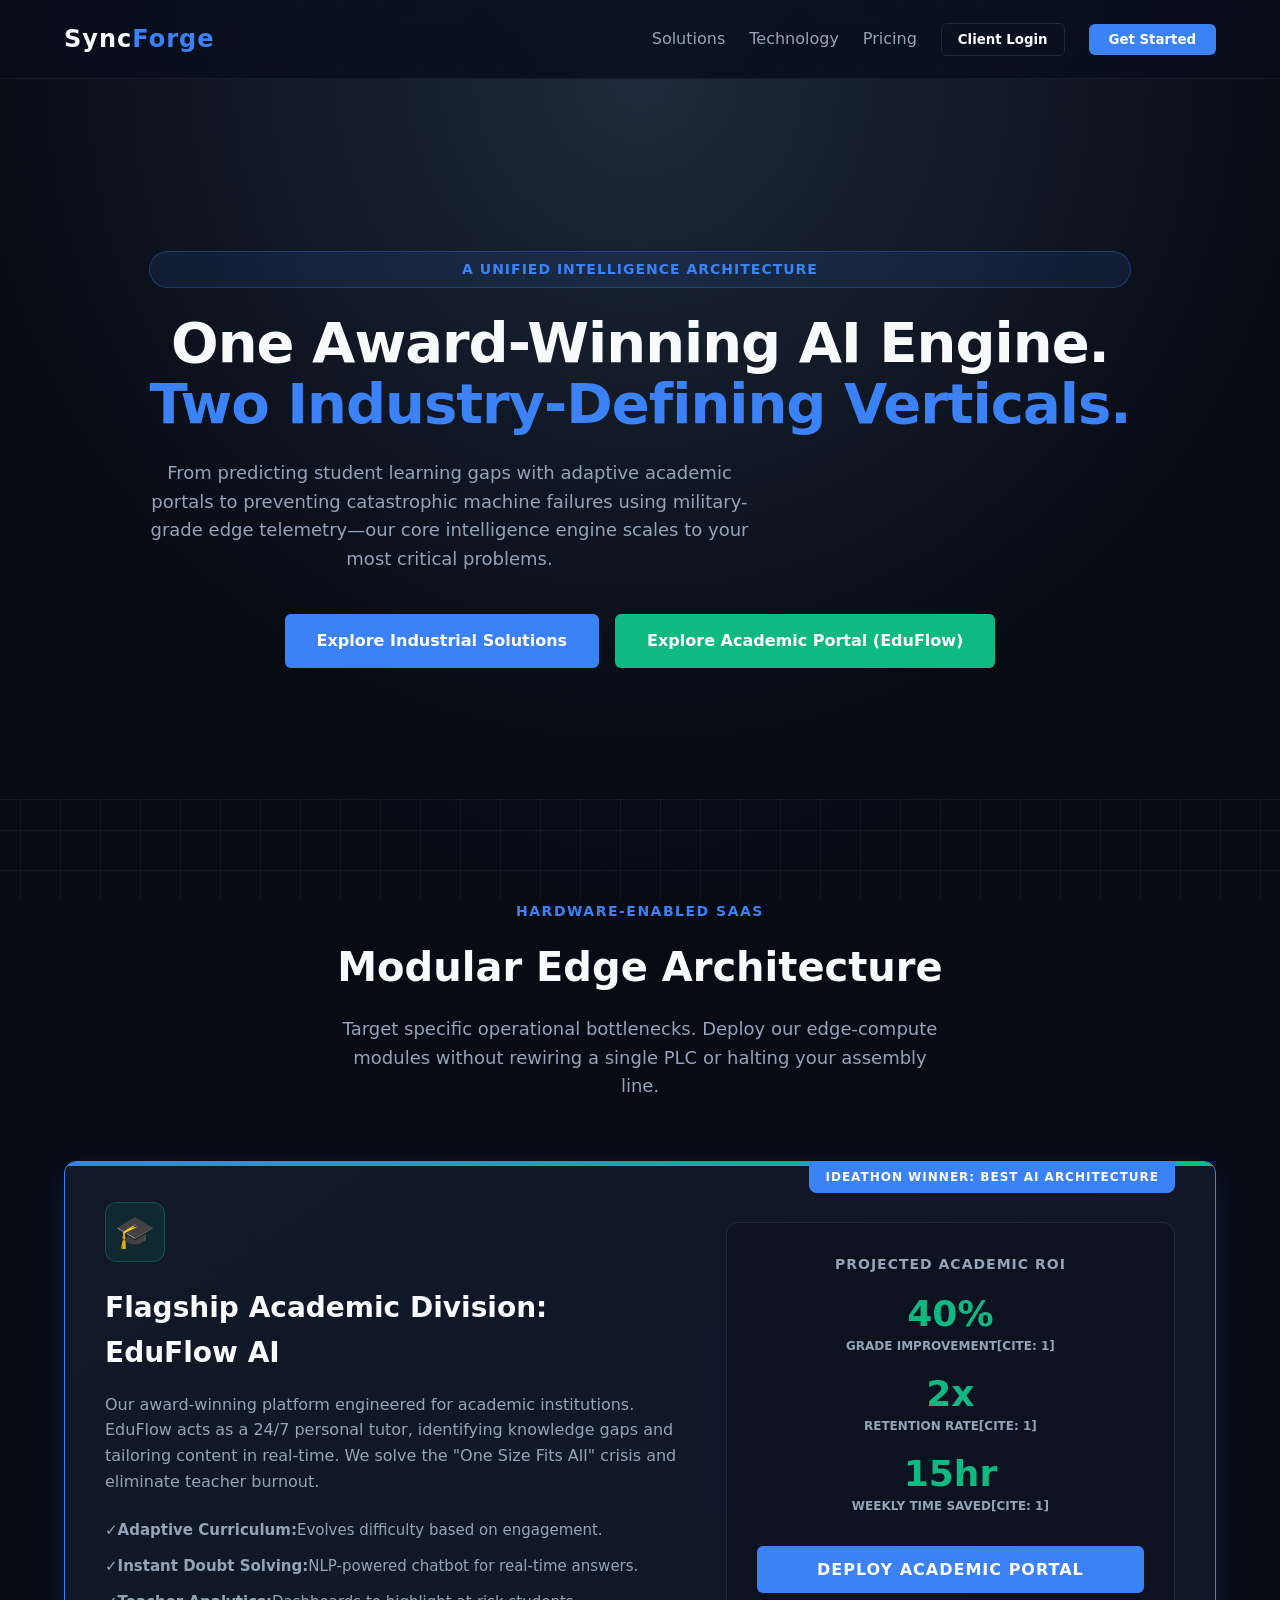
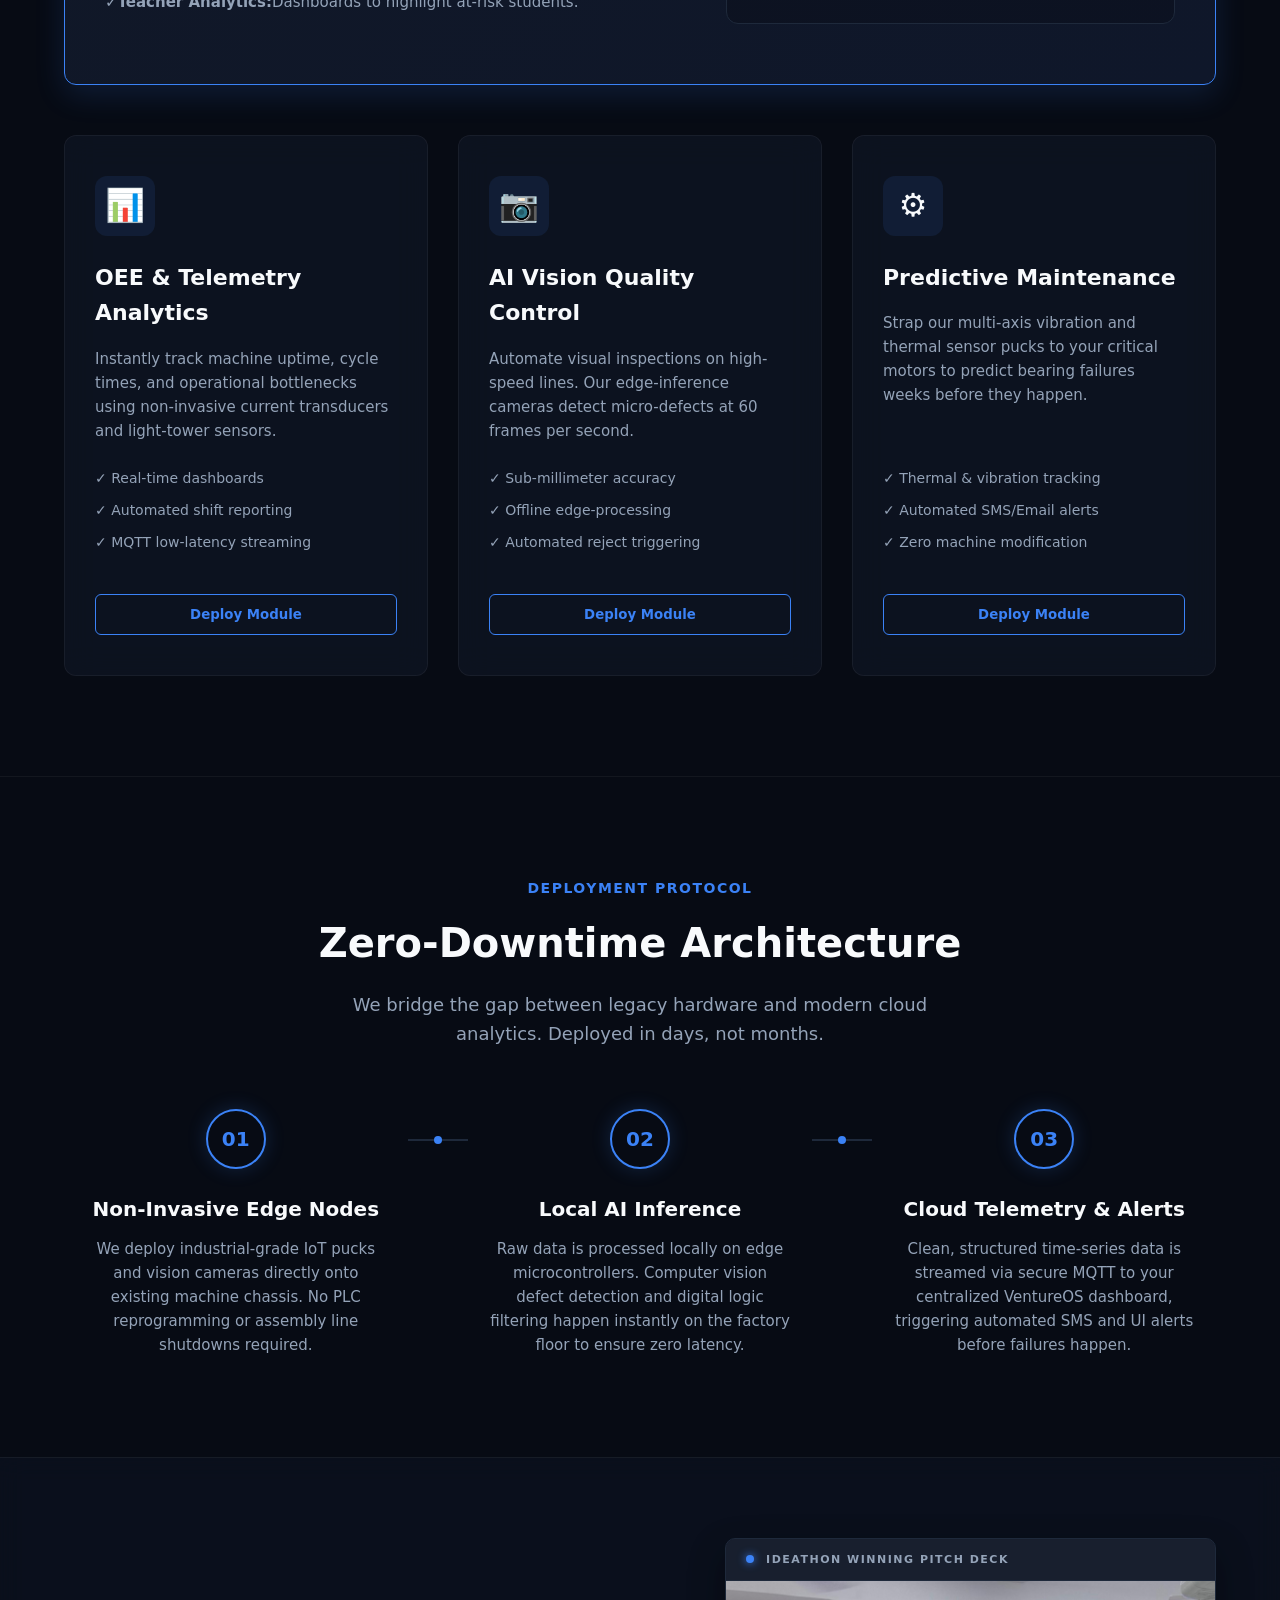
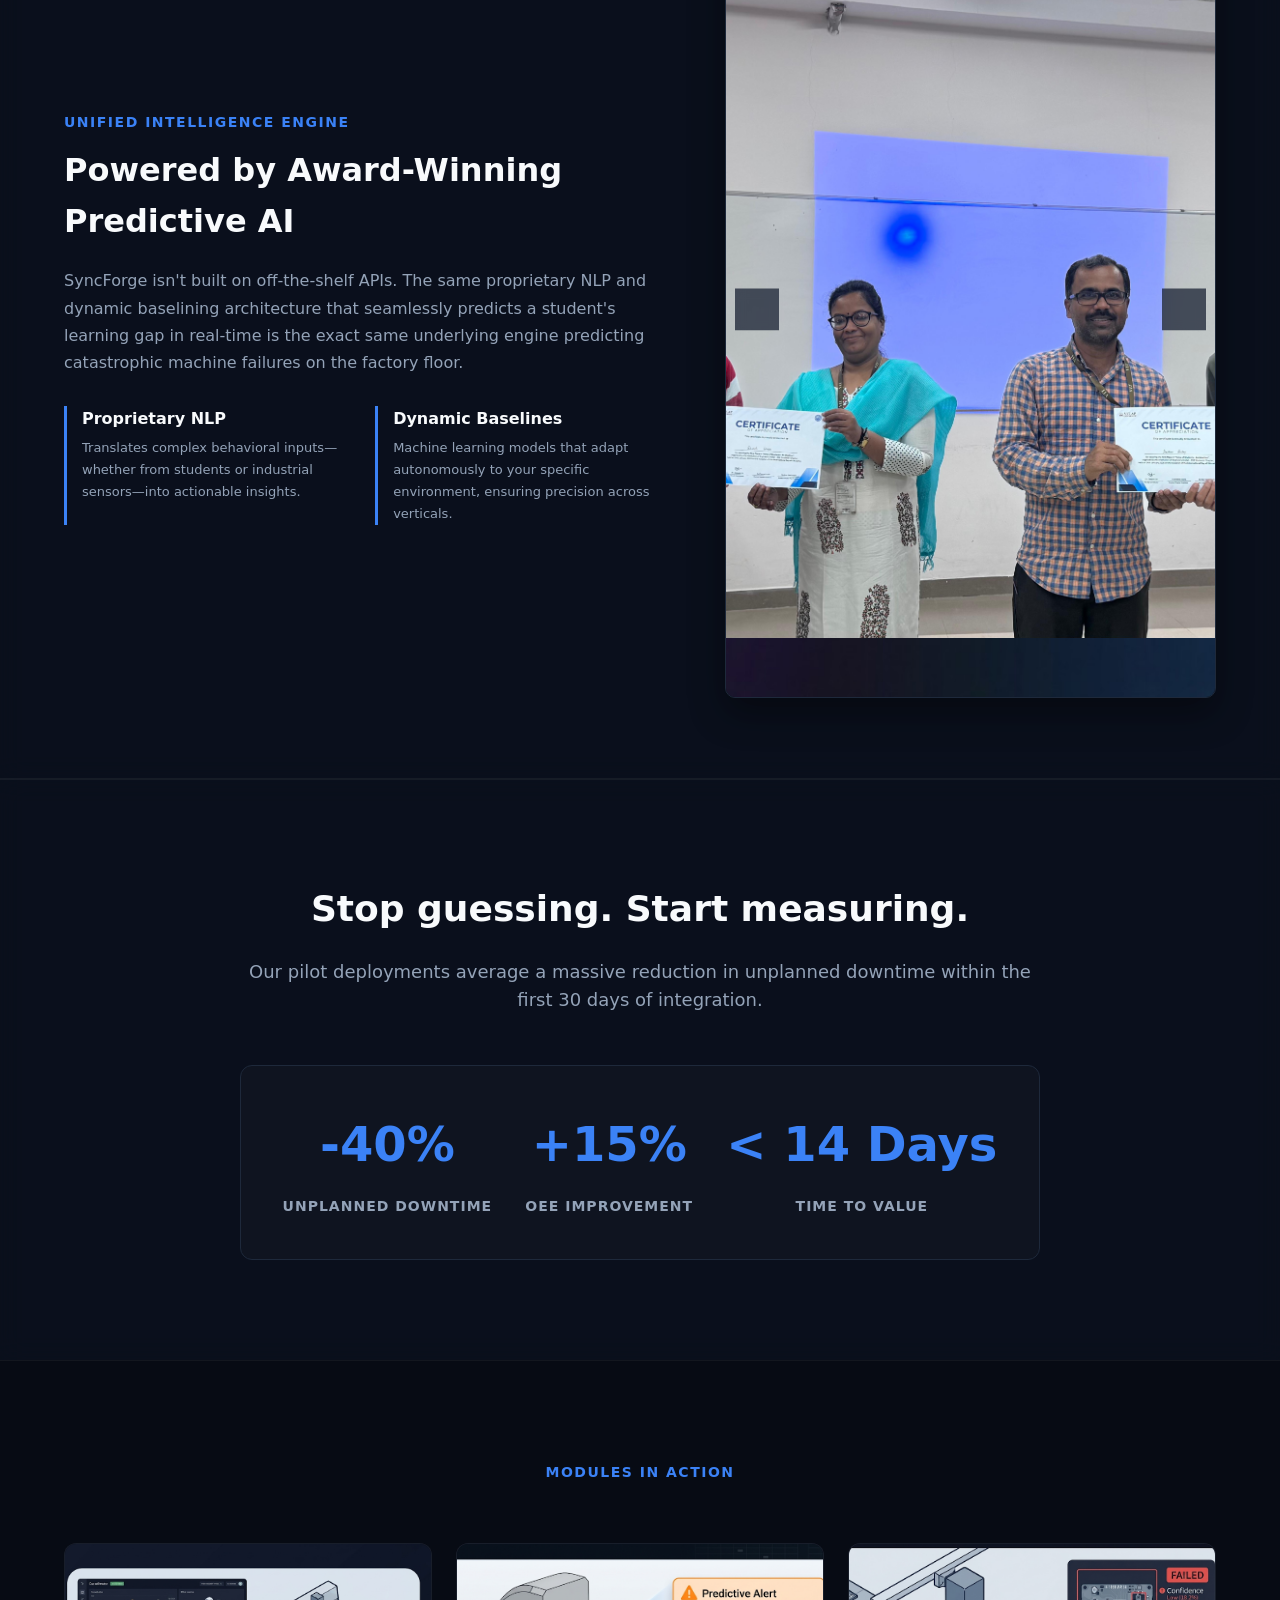
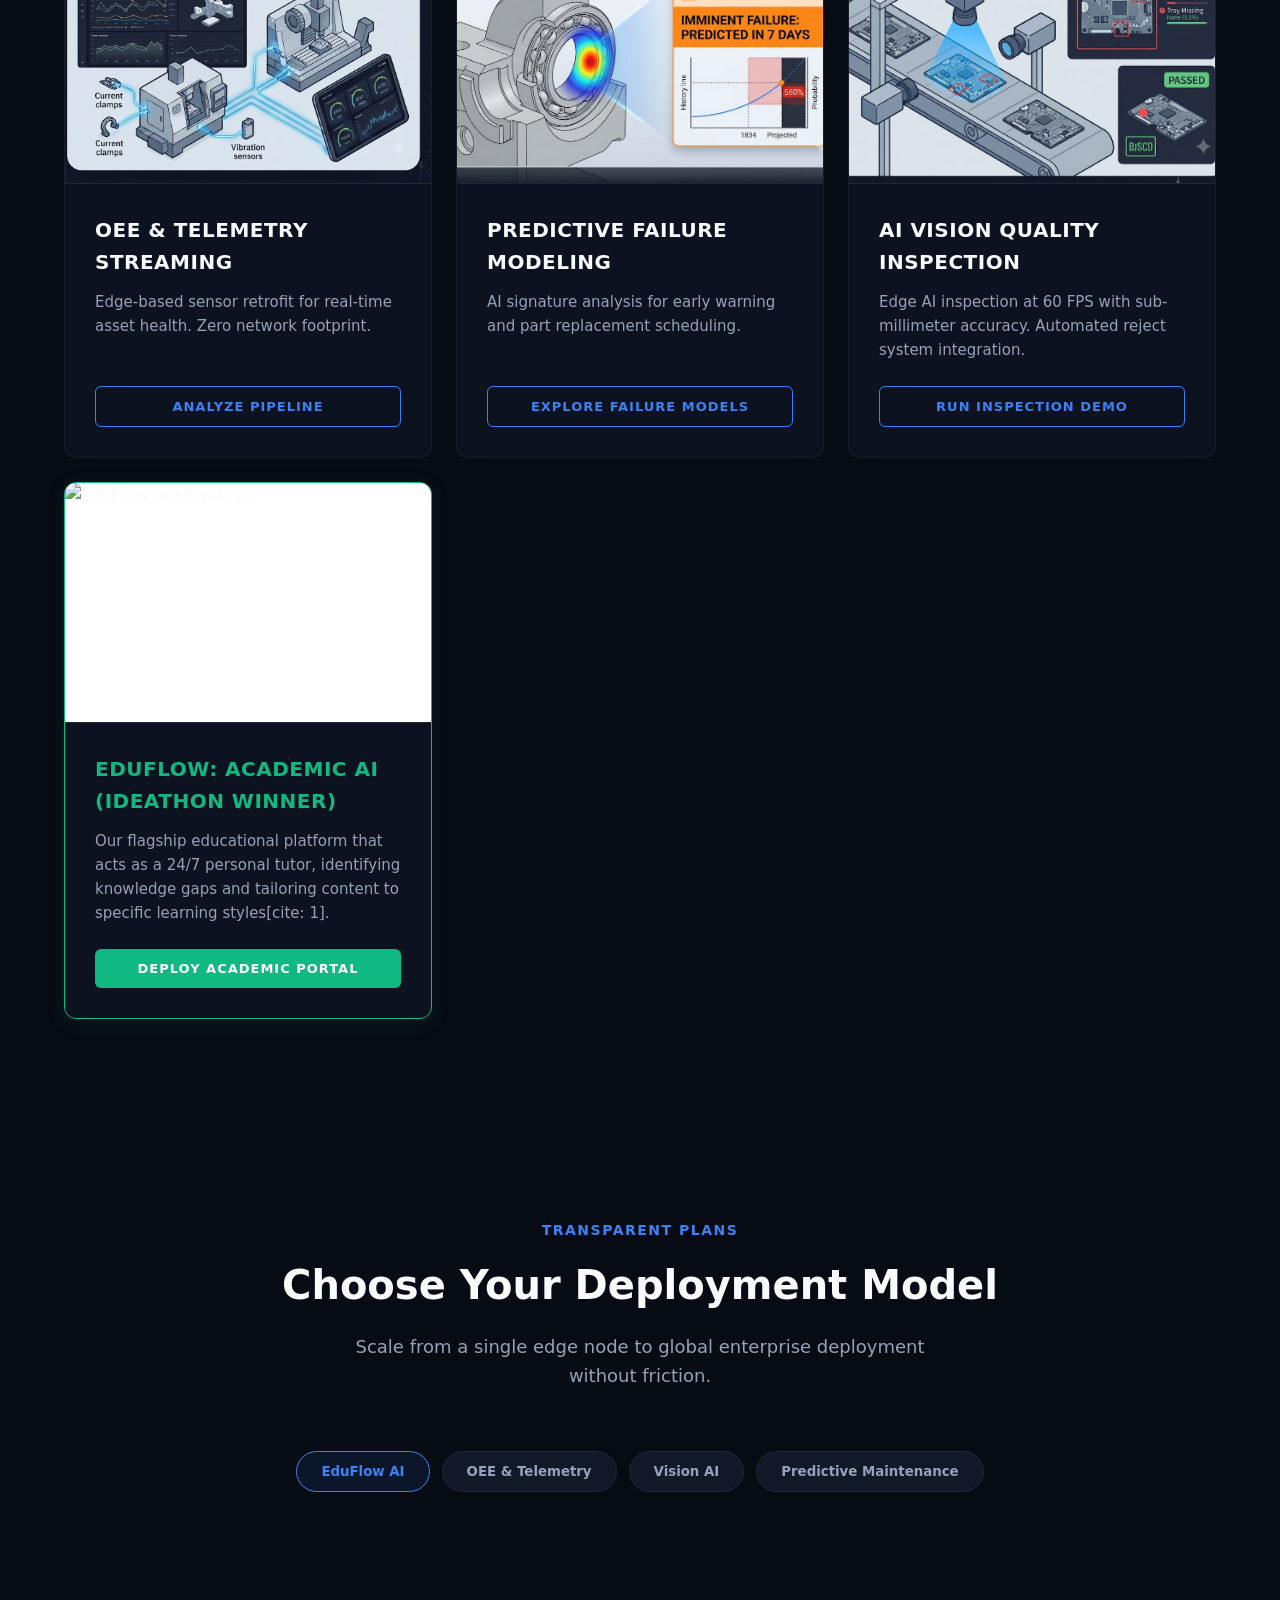
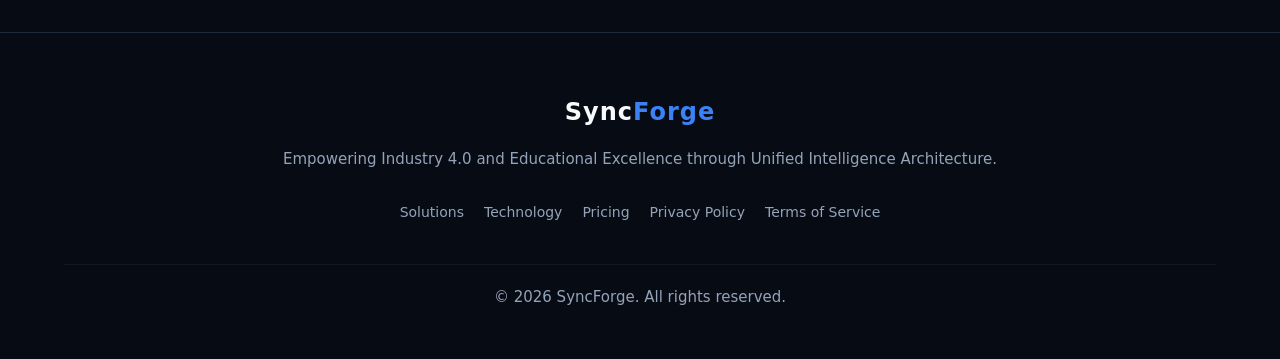
==== commit 902751d8: "ft:mail-paswrd" ====
--- a/index.html
+++ b/index.html
@@ -399,7 +399,11 @@
                     </div>
                     <div class="input-group">
                         <label>Work Email</label>
-                        <input type="email" required placeholder="manager@company.com">
+                        <input type="email" id="signup-email" required placeholder="manager@company.com">
+                    </div>
+                    <div class="input-group">
+                        <label>Password</label>
+                        <input type="password" id="signup-password" required placeholder="••••••••">
                     </div>
                     <div class="input-group">
                         <label>Select Initial Module</label>
--- a/landing.css
+++ b/landing.css
@@ -21,6 +21,33 @@
     background-color: var(--bg-dark);
     color: var(--text-main);
     line-height: 1.6;
+    position: relative;
+    overflow-x: hidden;
+    
+    /* Graphical Tech Grid Background */
+    background-image: 
+        radial-gradient(ellipse 80% 60% at 50% -10%, rgba(59, 130, 246, 0.2), transparent),
+        linear-gradient(to right, rgba(255, 255, 255, 0.05) 1px, transparent 1px),
+        linear-gradient(to bottom, rgba(255, 255, 255, 0.05) 1px, transparent 1px);
+    background-size: 100% 100%, 40px 40px, 40px 40px;
+    background-position: center top, center center, center center;
+    background-attachment: fixed;
+}
+
+/* Moving Light Sweep Animation on Background */
+body::after {
+    content: '';
+    position: fixed;
+    top: 0; left: 0; right: 0; bottom: 0;
+    background: radial-gradient(circle 600px at var(--x, 50%) var(--y, 50%), rgba(59, 130, 246, 0.08), transparent 80%);
+    pointer-events: none;
+    z-index: -1;
+    animation: backgroundSweep 15s linear infinite alternate;
+}
+
+@keyframes backgroundSweep {
+    0% { background-position: 0% 0%; }
+    100% { background-position: 100% 100%; }
 }
 
 /* Navbar */
@@ -29,11 +56,12 @@
     justify-content: space-between;
     align-items: center;
     padding: 20px 5%;
-    border-bottom: 1px solid var(--border-color);
-    background: rgba(7, 11, 20, 0.9);
+    border-bottom: 1px solid rgba(255, 255, 255, 0.05);
+    background: rgba(7, 11, 20, 0.6);
     position: sticky;
     top: 0;
-    backdrop-filter: blur(10px);
+    backdrop-filter: blur(16px);
+    -webkit-backdrop-filter: blur(16px);
     z-index: 100;
 }
 
@@ -418,8 +446,8 @@
 /* Solutions Section */
 .solutions-section {
     padding: 100px 5%;
-    background-color: var(--bg-dark);
-    border-top: 1px solid var(--border-color);
+    background-color: transparent;
+    border-top: 1px solid rgba(255, 255, 255, 0.05);
 }
 
 .section-header {
@@ -460,11 +488,12 @@
 }
 
 .solution-card {
-    background: var(--panel-dark);
-    border: 1px solid var(--border-color);
+    background: rgba(17, 24, 39, 0.6);
+    backdrop-filter: blur(16px);
+    border: 1px solid rgba(255, 255, 255, 0.05);
     border-radius: 12px;
     padding: 40px 30px;
-    transition: transform 0.3s ease, border-color 0.3s ease;
+    transition: transform 0.3s cubic-bezier(0.4, 0, 0.2, 1), box-shadow 0.3s ease, border-color 0.3s ease;
     display: flex;
     flex-direction: column;
 }
@@ -534,8 +563,8 @@
 /* Pipeline Section (How it Works) */
 .pipeline-section {
     padding: 100px 5%;
-    background-color: var(--panel-dark);
-    border-top: 1px solid var(--border-color);
+    background-color: transparent;
+    border-top: 1px solid rgba(255, 255, 255, 0.05);
 }
 
 .pipeline-container {
@@ -607,8 +636,9 @@
 /* ROI Section */
 .roi-section {
     padding: 100px 5%;
-    background: linear-gradient(135deg, #0f172a 0%, #070b14 100%);
-    border-top: 1px solid var(--border-color);
+    background: rgba(15, 23, 42, 0.4);
+    backdrop-filter: blur(12px);
+    border-top: 1px solid rgba(255, 255, 255, 0.05);
     text-align: center;
 }
 
@@ -674,8 +704,8 @@
 /* Modules in Action Section */
 .action-section {
     padding: 100px 5%;
-    background-color: var(--bg-dark);
-    border-top: 1px solid var(--border-color);
+    background-color: transparent;
+    border-top: 1px solid rgba(255, 255, 255, 0.05);
 }
 
 .action-grid {
@@ -687,13 +717,14 @@
 }
 
 .action-card {
-    background: var(--panel-dark);
-    border: 1px solid var(--border-color);
+    background: rgba(17, 24, 39, 0.6);
+    backdrop-filter: blur(16px);
+    border: 1px solid rgba(255, 255, 255, 0.05);
     border-radius: 12px;
     overflow: hidden;
     display: flex;
     flex-direction: column;
-    transition: transform 0.3s ease, border-color 0.3s ease;
+    transition: transform 0.3s cubic-bezier(0.4, 0, 0.2, 1), box-shadow 0.3s ease, border-color 0.3s ease;
 }
 
 .action-card:hover {
@@ -767,9 +798,10 @@
 /* R&D Credibility Section */
 .rnd-section {
     padding: 80px 5%;
-    background: linear-gradient(90deg, var(--bg-dark) 0%, var(--panel-dark) 100%);
-    border-top: 1px solid var(--border-color);
-    border-bottom: 1px solid var(--border-color);
+    background: rgba(15, 23, 42, 0.4);
+    backdrop-filter: blur(12px);
+    border-top: 1px solid rgba(255, 255, 255, 0.05);
+    border-bottom: 1px solid rgba(255, 255, 255, 0.05);
 }
 
 .rnd-container {
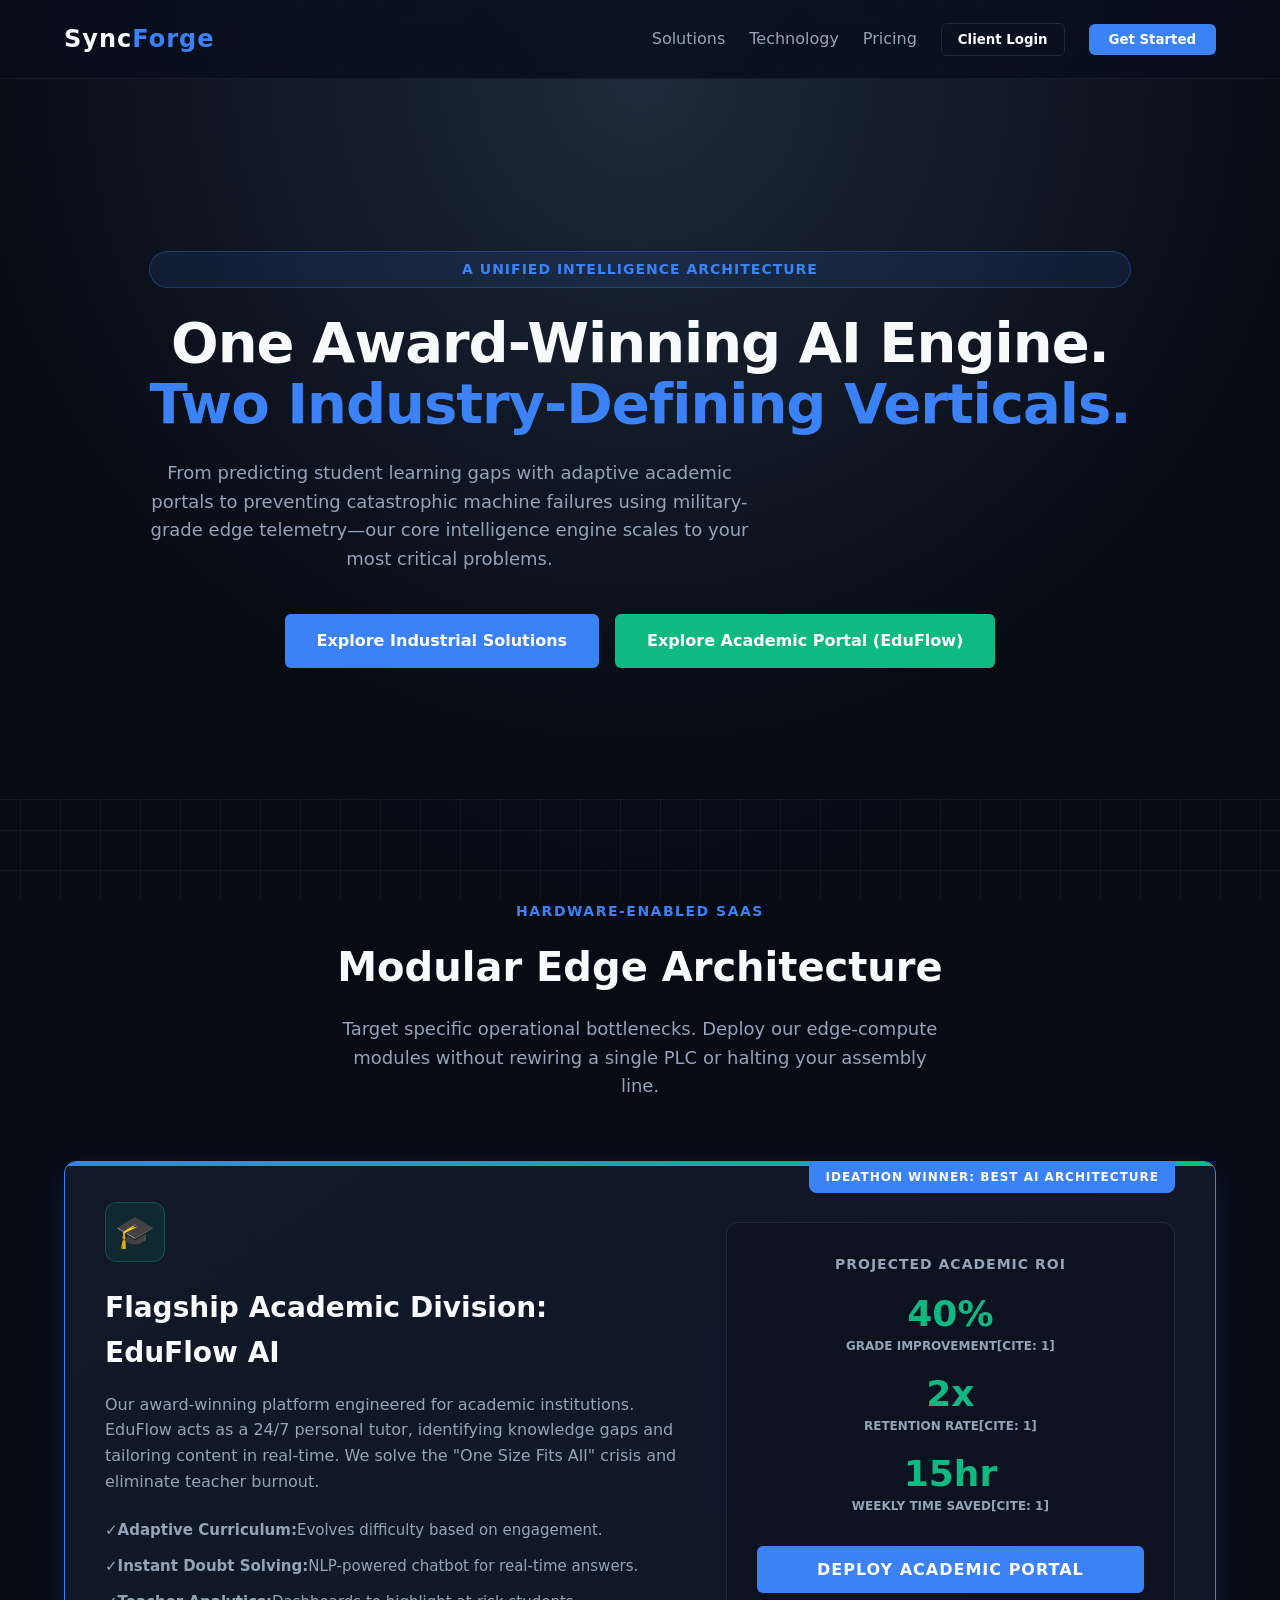
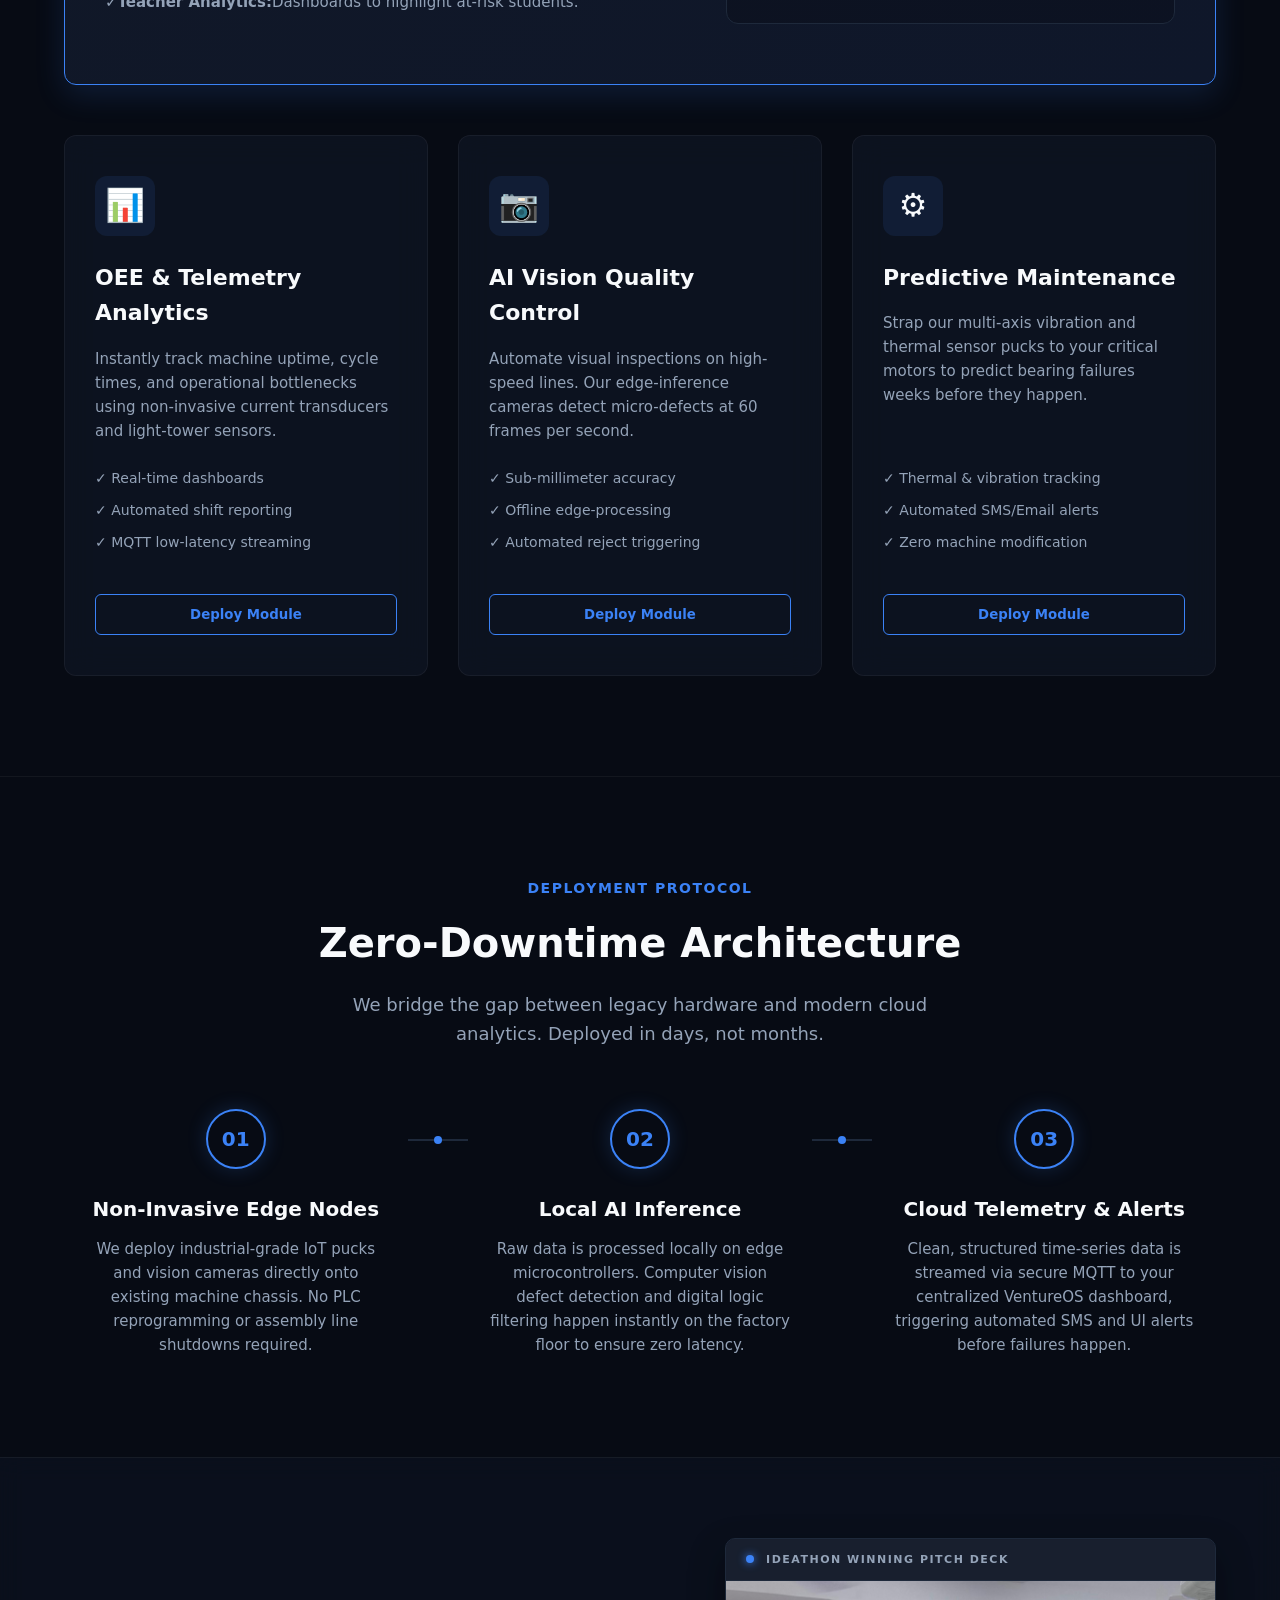
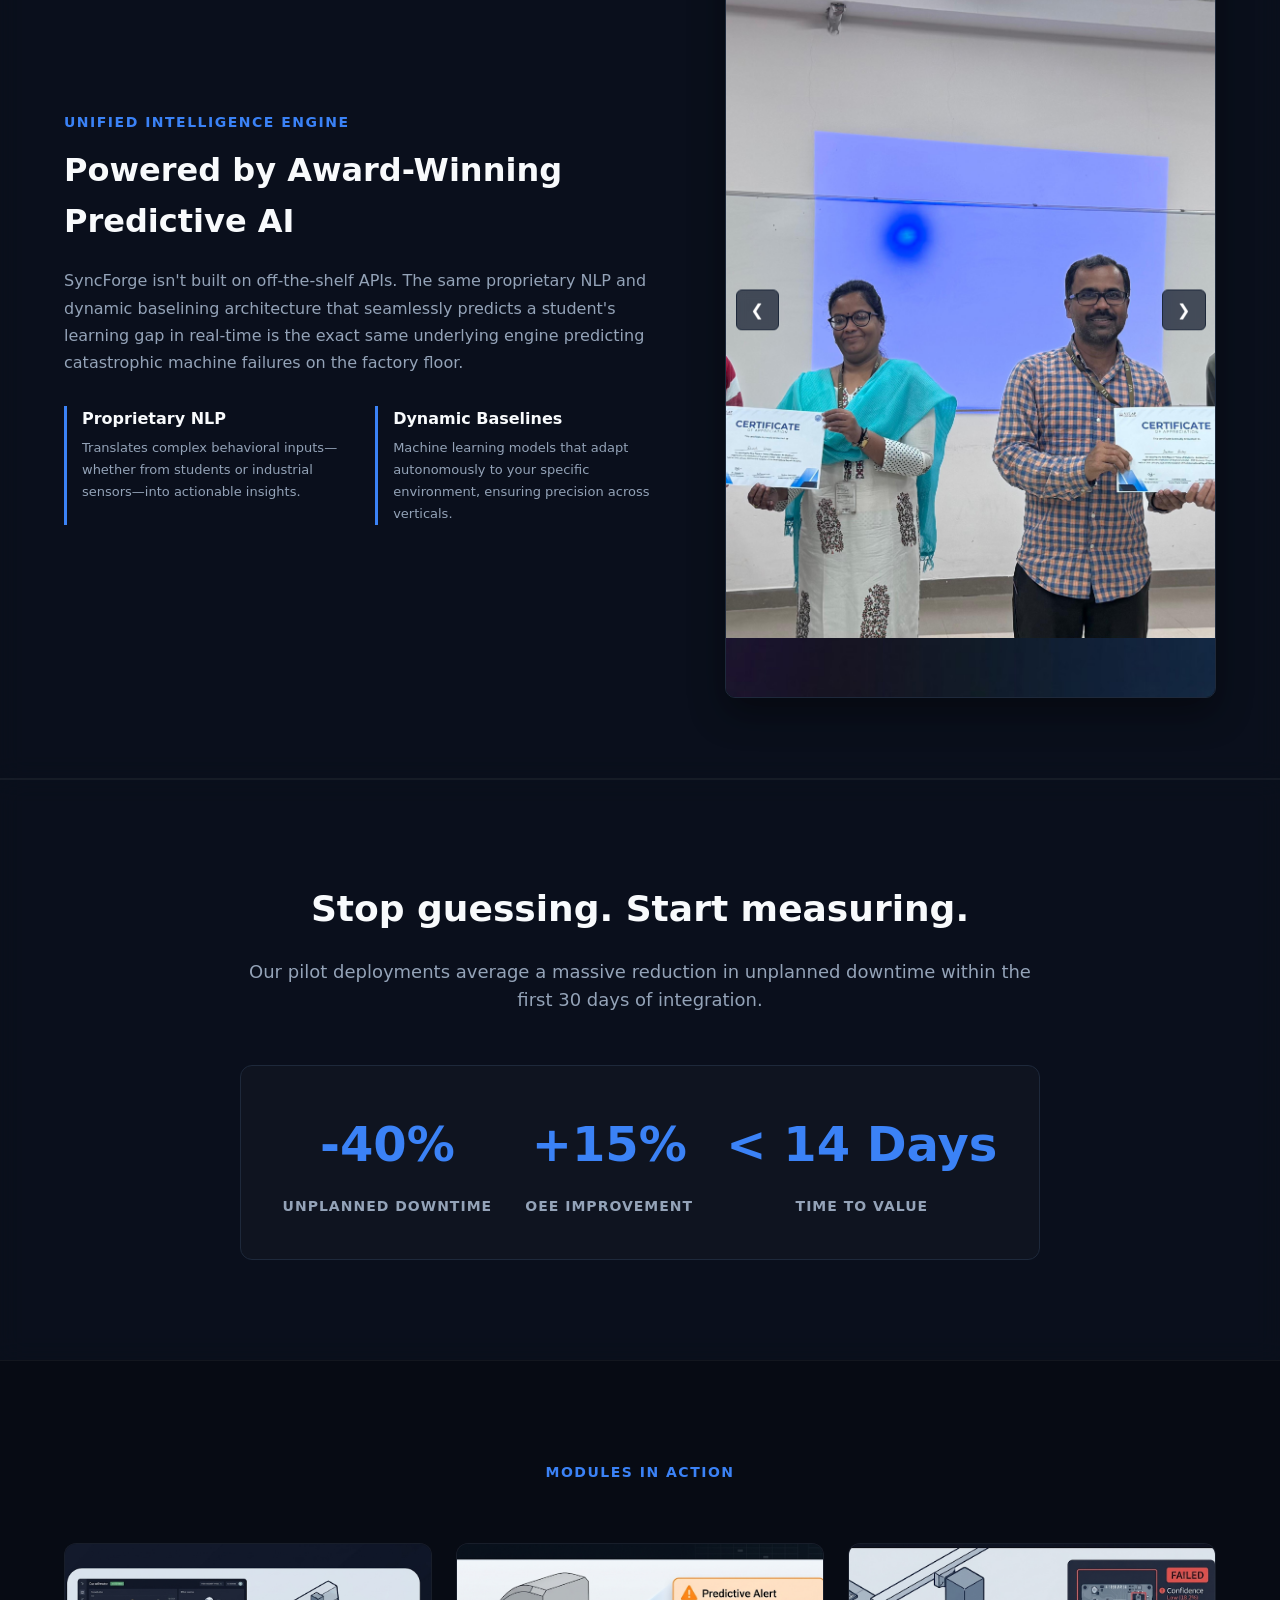
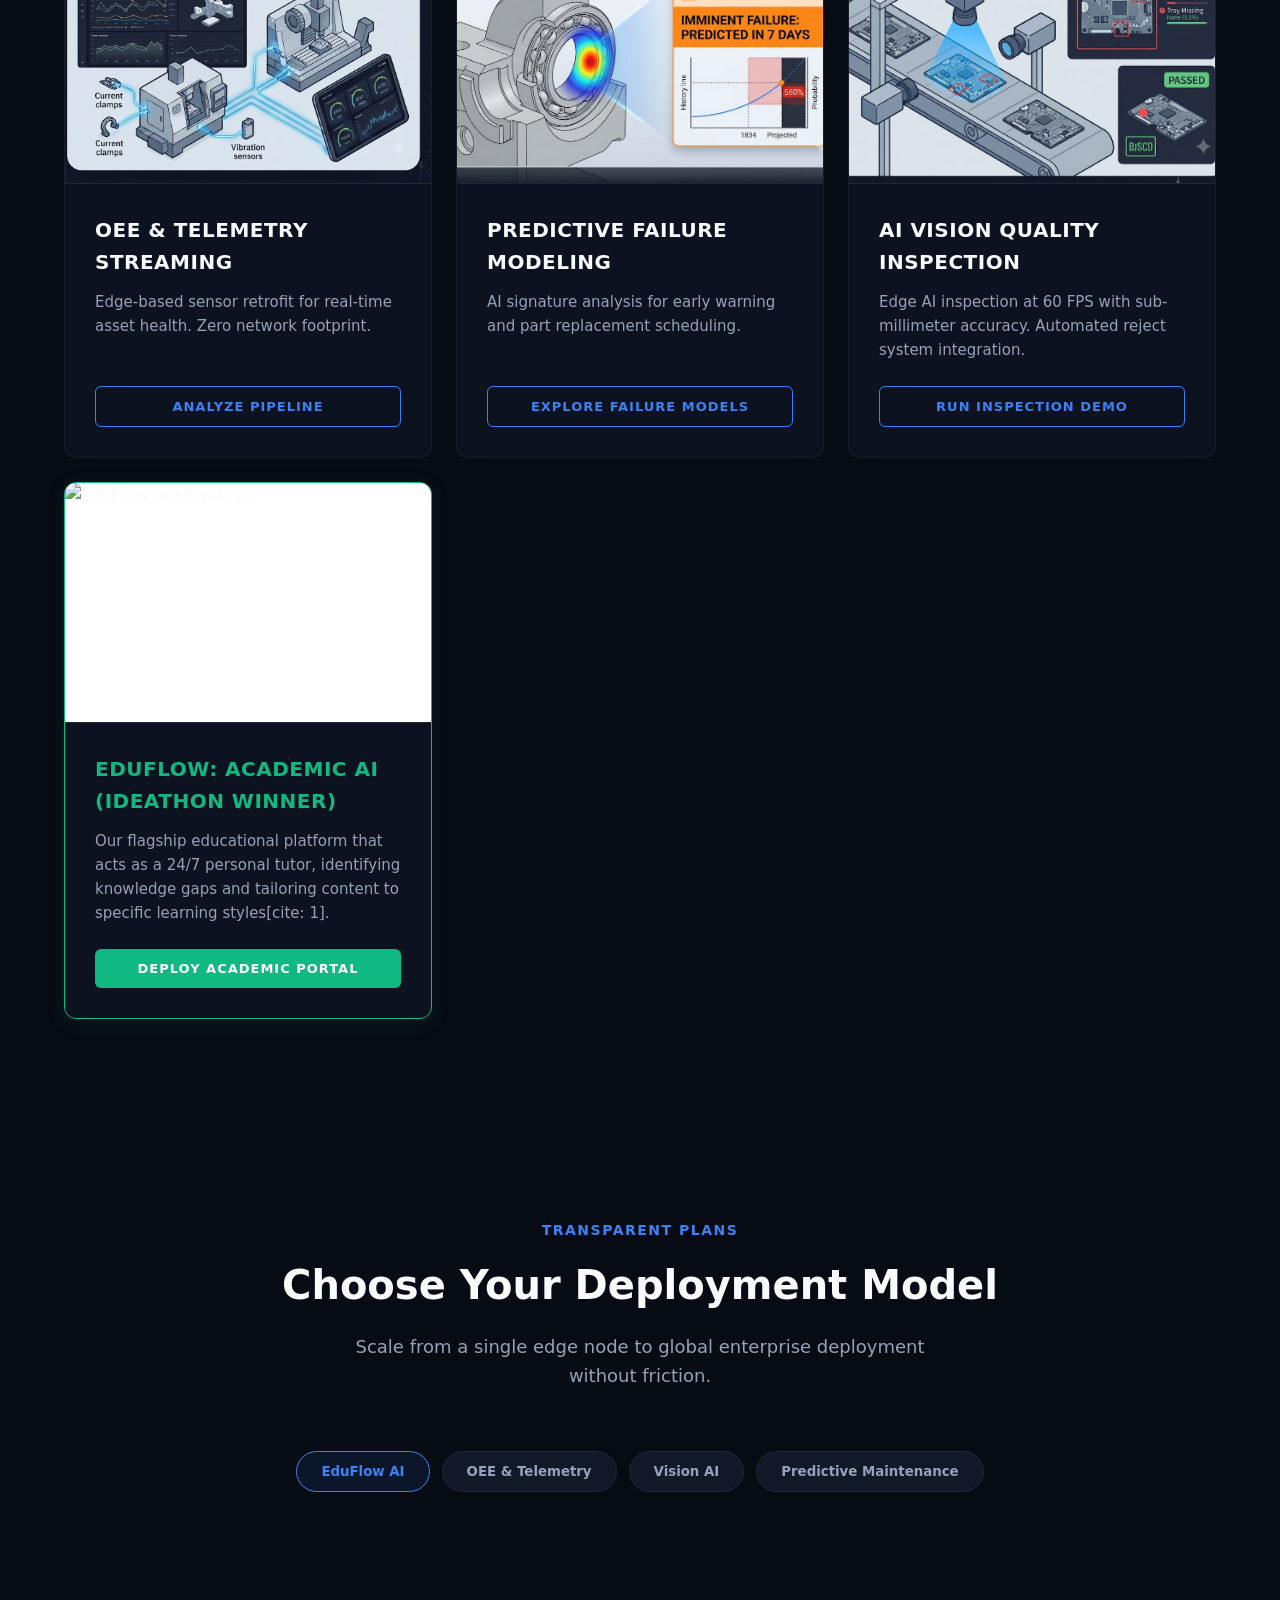
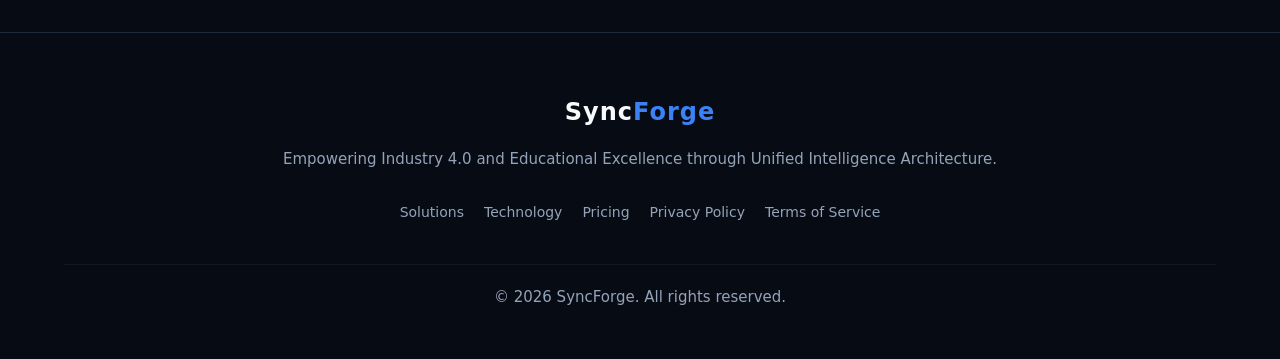
==== commit e9fa3606: "bug:client-login" ====
--- a/index.html
+++ b/index.html
@@ -458,6 +458,25 @@
                     <div class="input-group">
                         <label>Access Key</label>
                         <input type="password" required placeholder="••••••••">
+                        
+                        <div class="sso-divider"><span>OR</span></div>
+                        <button type="button" id="google-login-sso-btn" class="sso-btn">
+                            <svg width="18" height="18" viewBox="0 0 24 24" xmlns="http://www.w3.org/2000/svg">
+                                <path
+                                    d="M22.56 12.25c0-.78-.07-1.53-.2-2.25H12v4.26h5.92c-.26 1.37-1.04 2.53-2.21 3.31v2.77h3.57c2.08-1.92 3.28-4.74 3.28-8.09z"
+                                    fill="#4285F4" />
+                                <path
+                                    d="M12 23c2.97 0 5.46-.98 7.28-2.66l-3.57-2.77c-.98.66-2.23 1.06-3.71 1.06-2.86 0-5.29-1.93-6.16-4.53H2.18v2.84C3.99 20.53 7.7 23 12 23z"
+                                    fill="#34A853" />
+                                <path
+                                    d="M5.84 14.09c-.22-.66-.35-1.36-.35-2.09s.13-1.43.35-2.09V7.07H2.18C1.43 8.55 1 10.22 1 12s.43 3.45 1.18 4.93l2.85-2.22.81-.62z"
+                                    fill="#FBBC05" />
+                                <path
+                                    d="M12 5.38c1.62 0 3.06.56 4.21 1.64l3.15-3.15C17.45 2.09 14.97 1 12 1 7.7 1 3.99 3.47 2.18 7.07l3.66 2.84c.87-2.6 3.3-4.53 6.16-4.53z"
+                                    fill="#EA4335" />
+                            </svg>
+                            Continue with Google Workspace
+                        </button>
                     </div>
                     <button type="submit" class="submit-btn">Access Fleet</button>
                 </form>
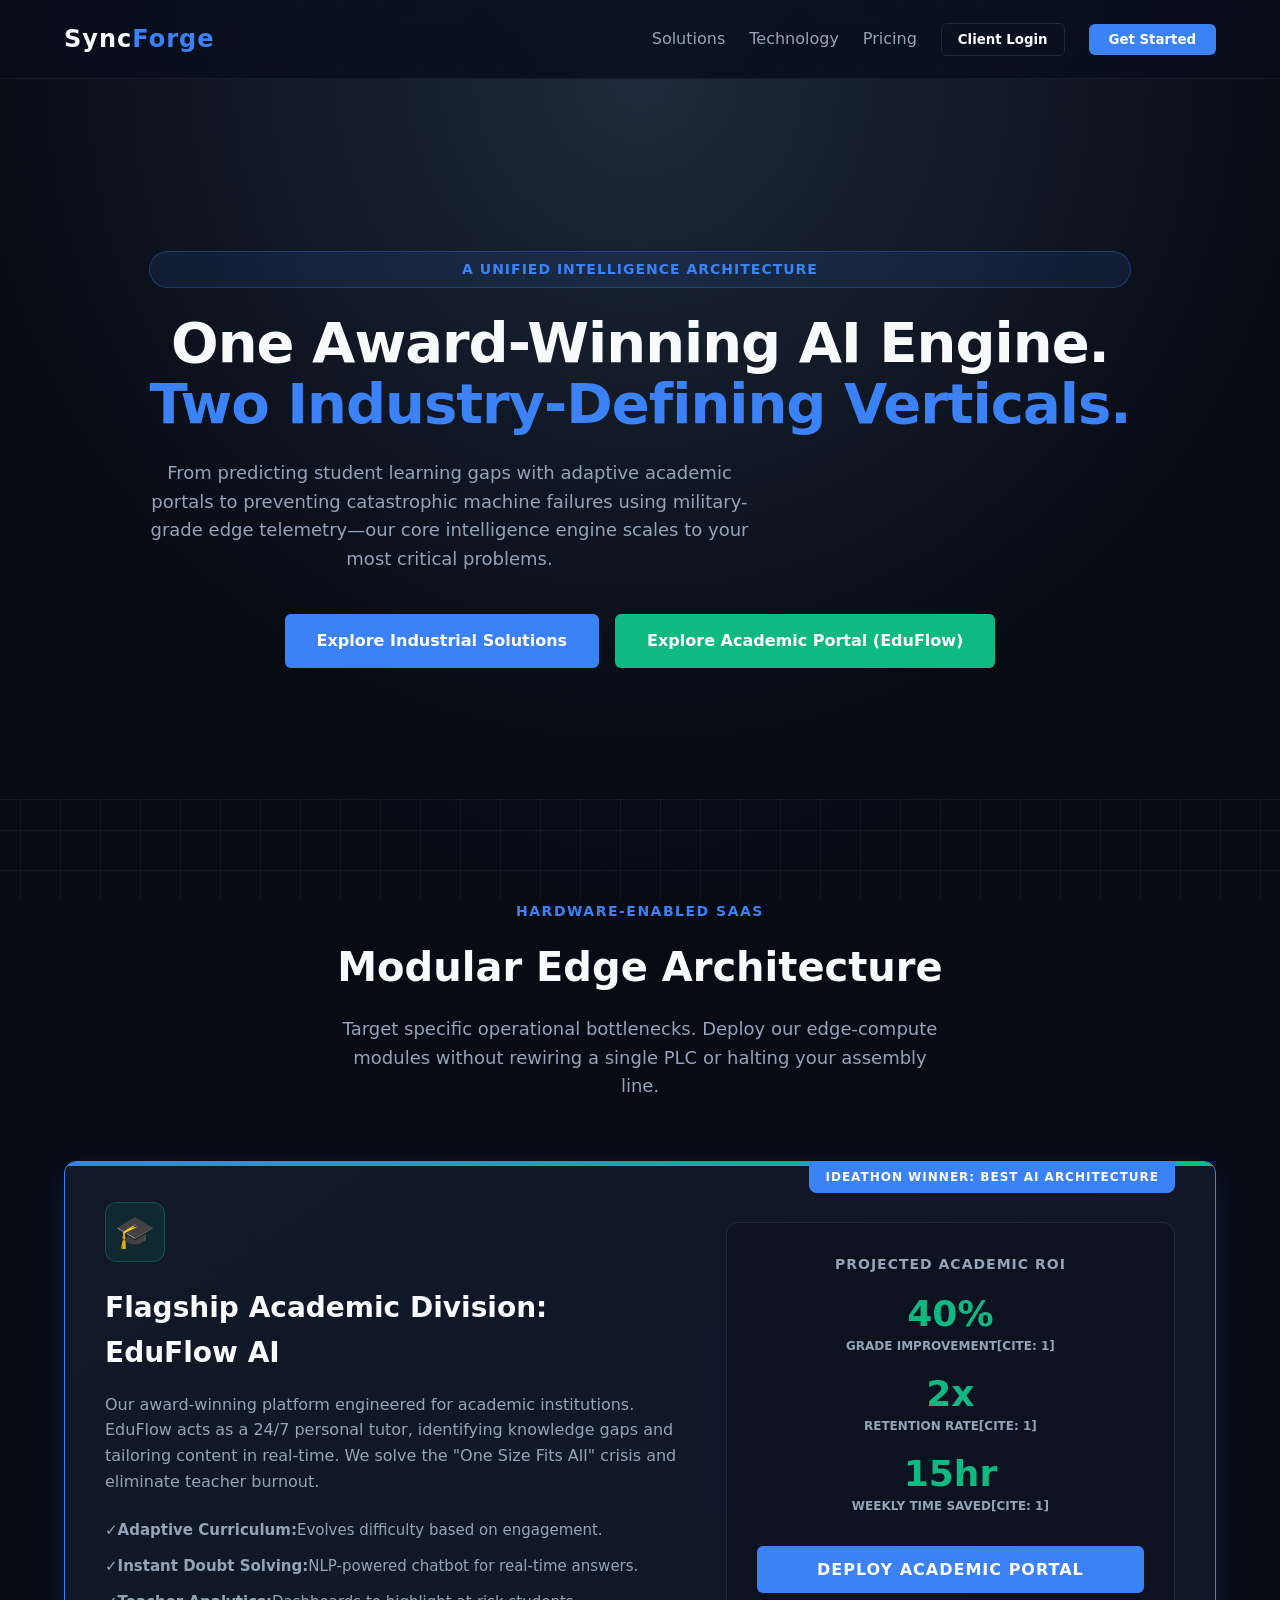
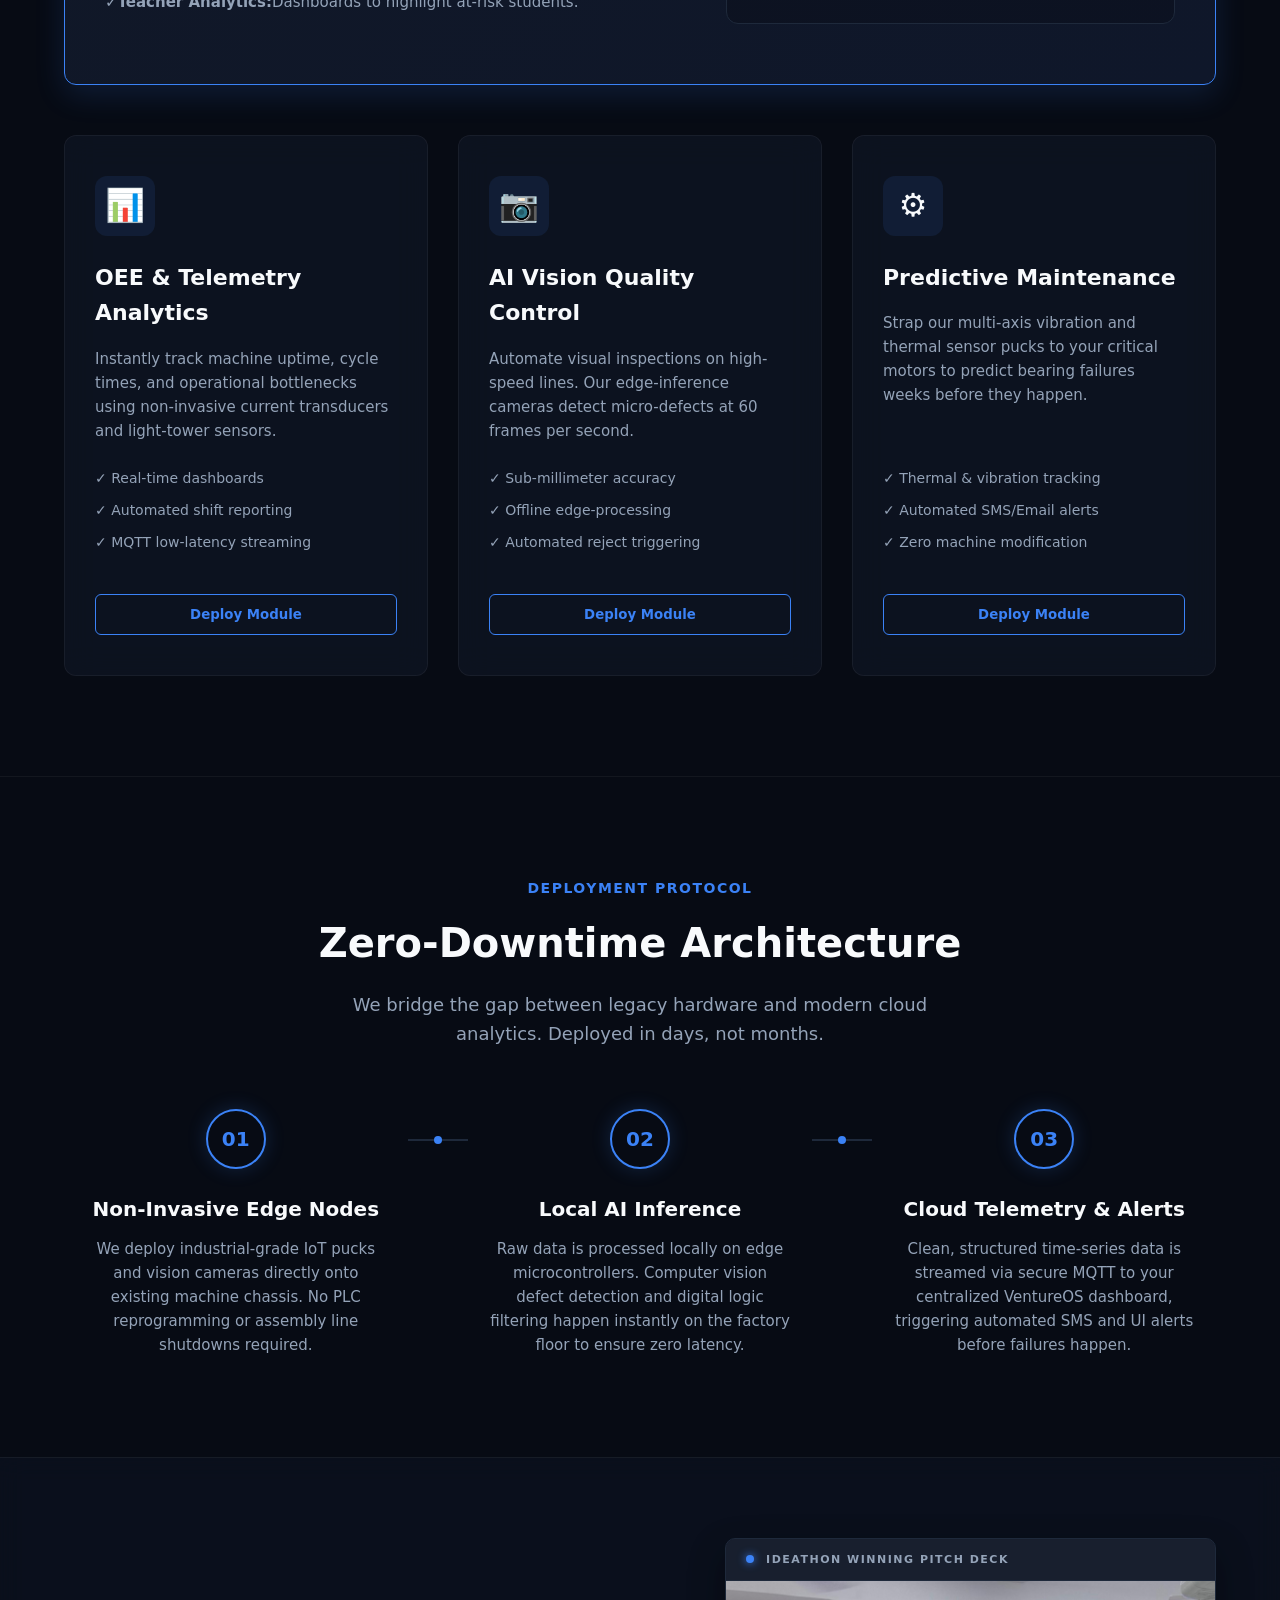
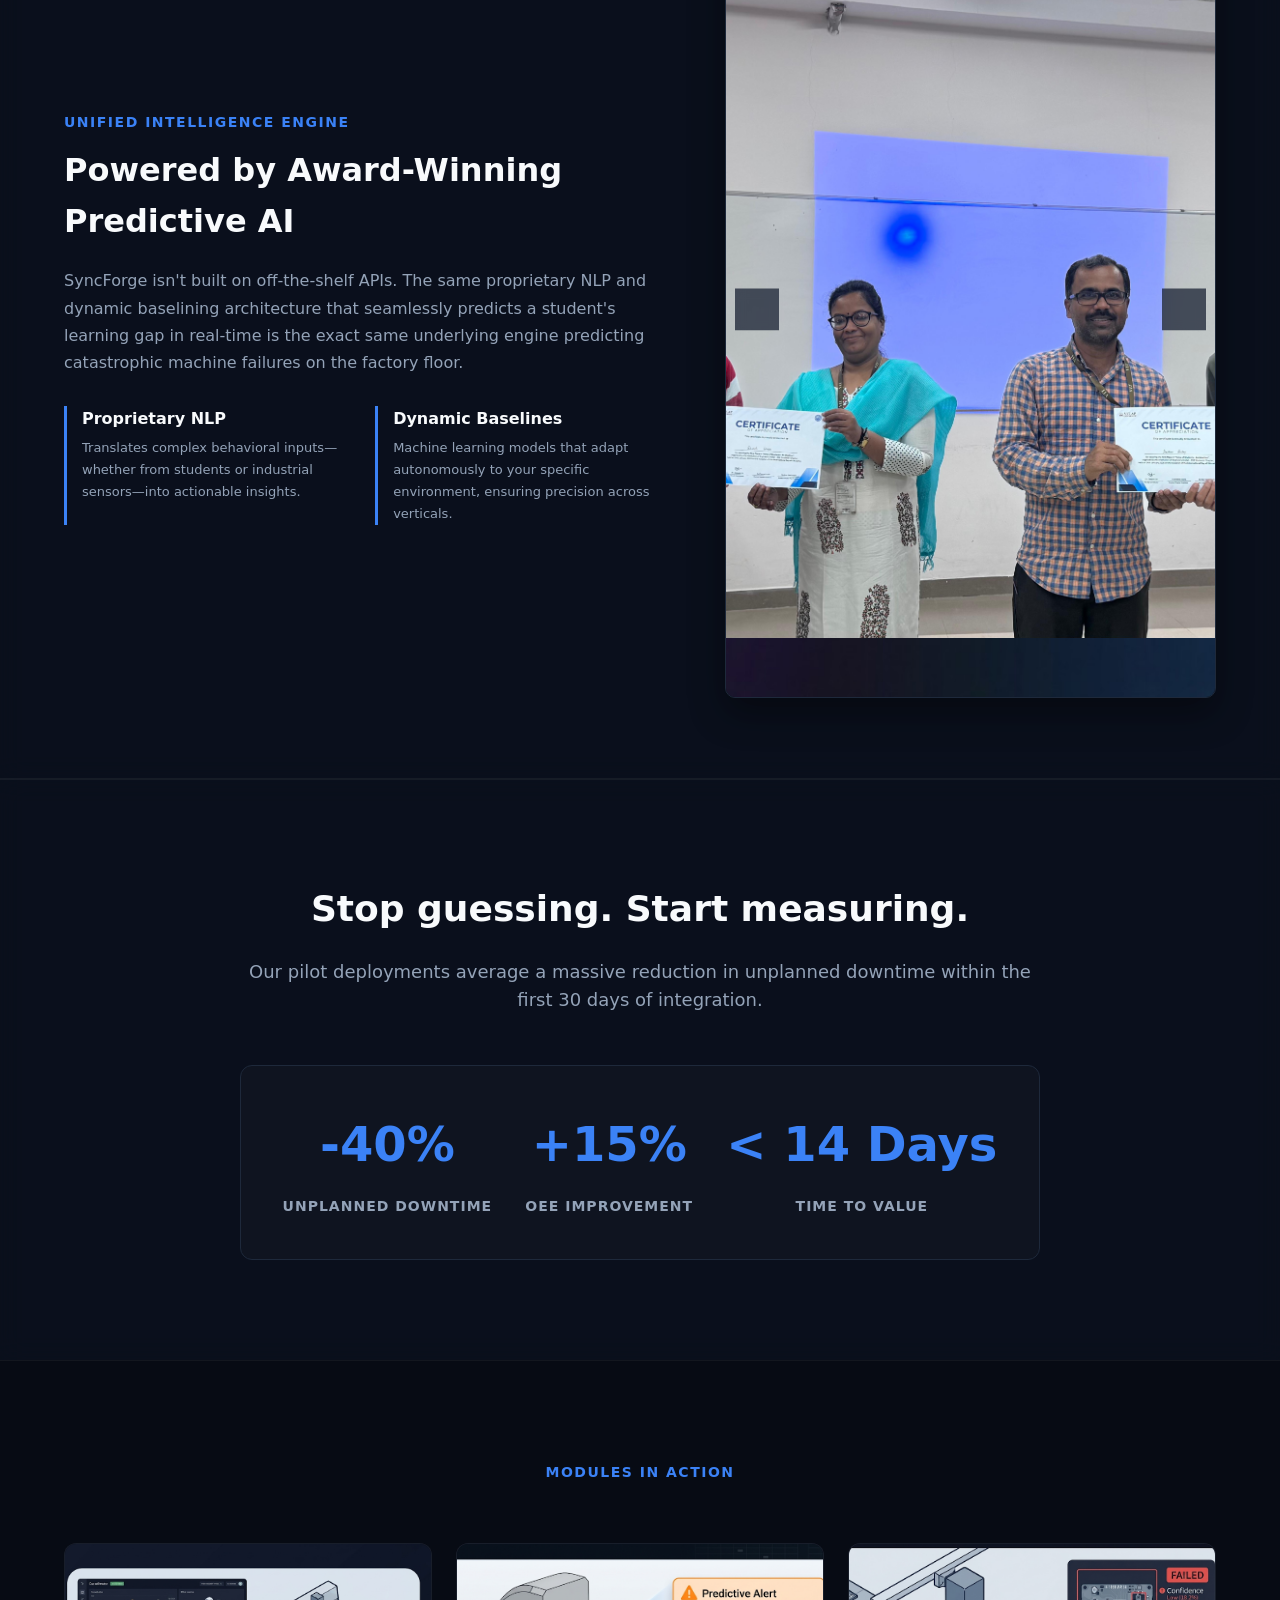
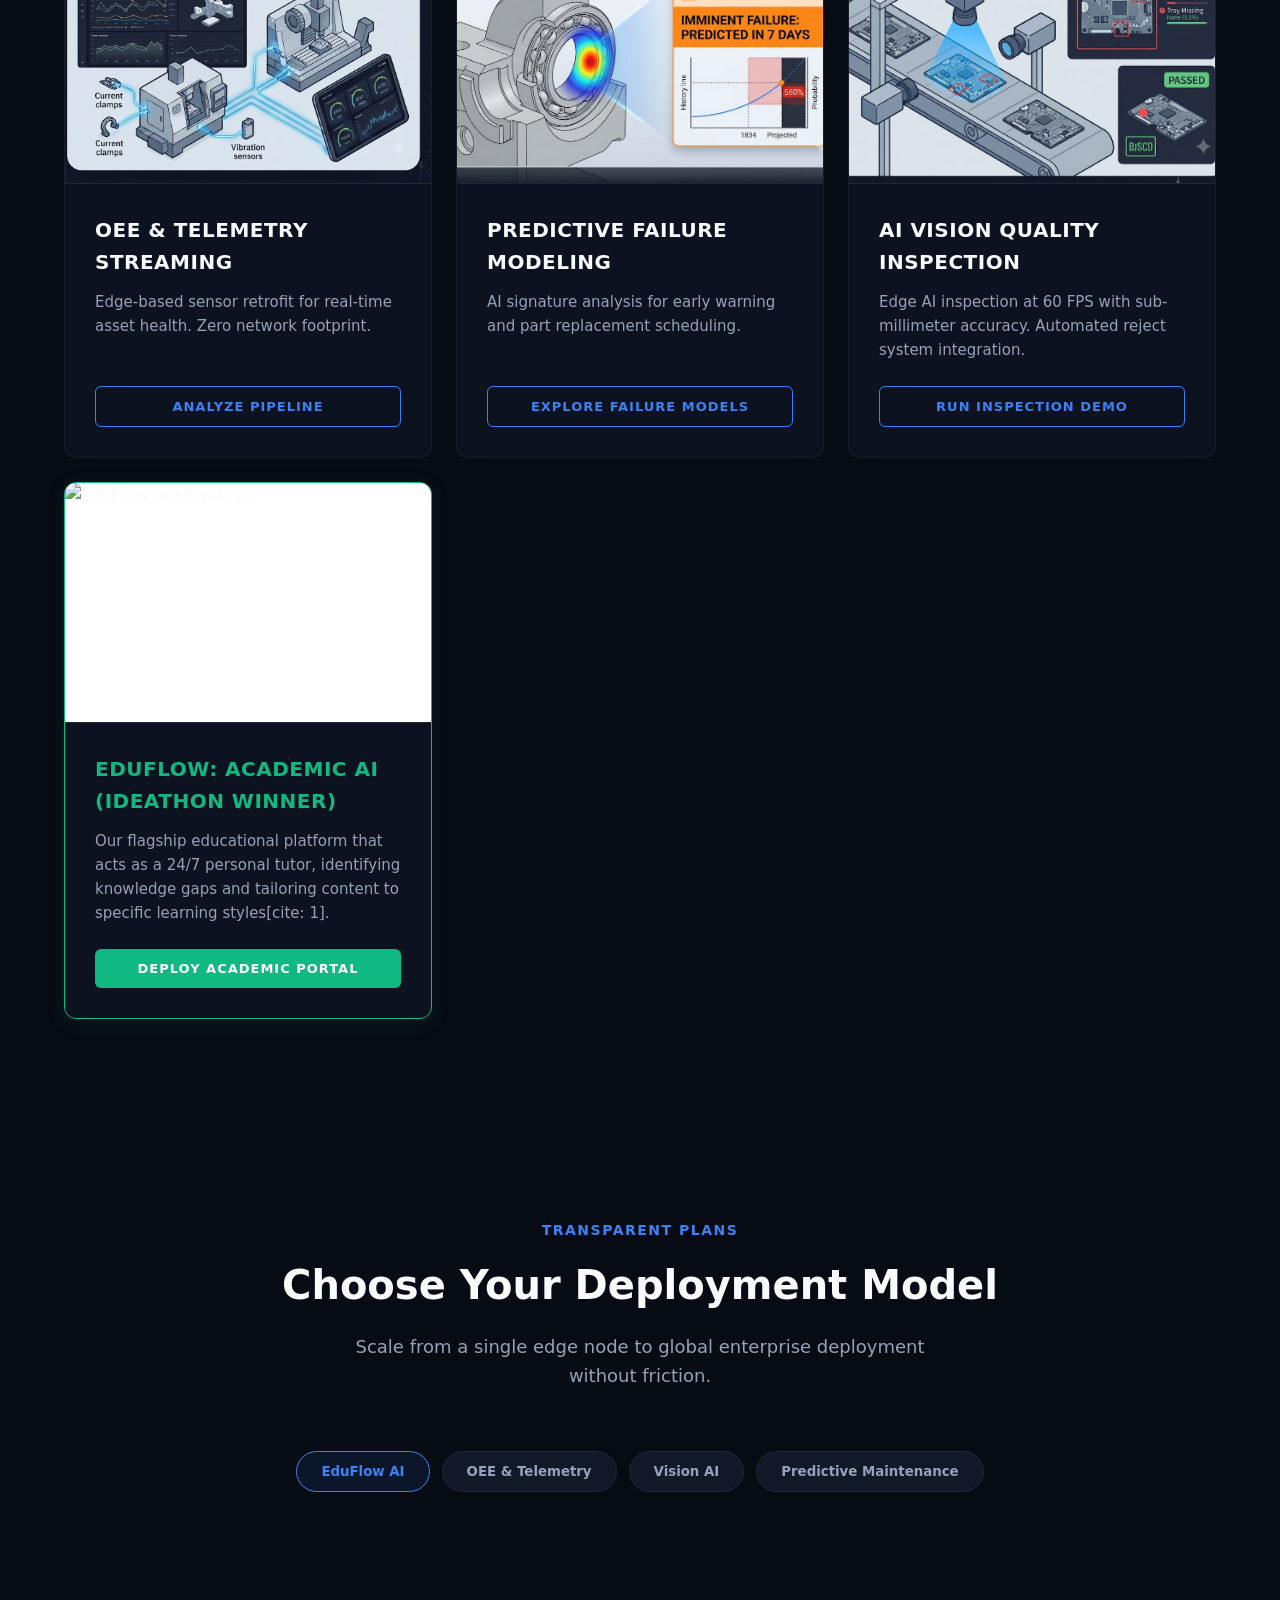
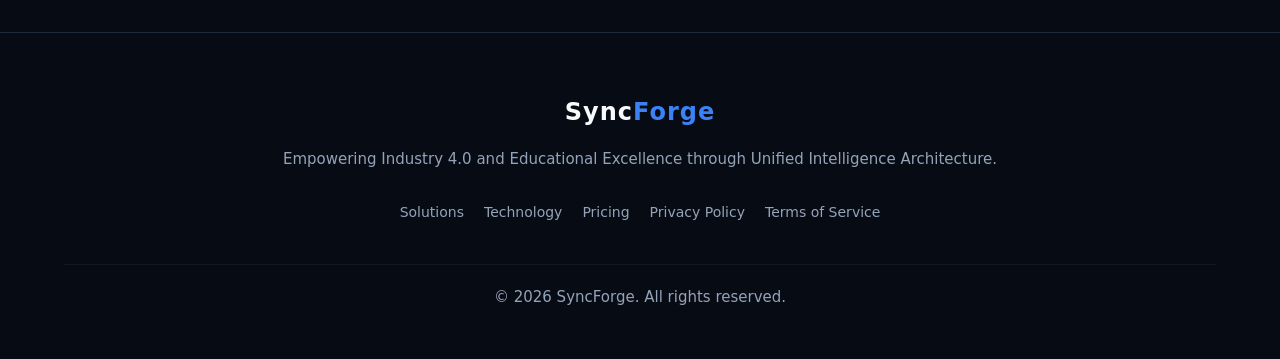
==== commit a41dfaf0: "terms-condi" ====
--- a/index.html
+++ b/index.html
@@ -376,7 +376,7 @@
                 <a href="#tech">Technology</a>
                 <a href="#pricing">Pricing</a>
                 <a href="#">Privacy Policy</a>
-                <a href="#">Terms of Service</a>
+                <a href="terms.html">Terms of Service</a>
             </div>
             <div class="footer-bottom">
                 <p>&copy; 2026 SyncForge. All rights reserved.</p>
@@ -419,7 +419,7 @@
                             <label class="custom-checkbox">
                                 <input type="checkbox" id="terms-checkbox">
                                 <span class="checkmark"></span>
-                                <span class="checkbox-text">I agree to the <a href="#" class="terms-link">Terms and
+                                <span class="checkbox-text">I agree to the <a href="terms.html" class="terms-link" target="_blank">Terms and
                                         Conditions</a></span>
                             </label>
                         </div>
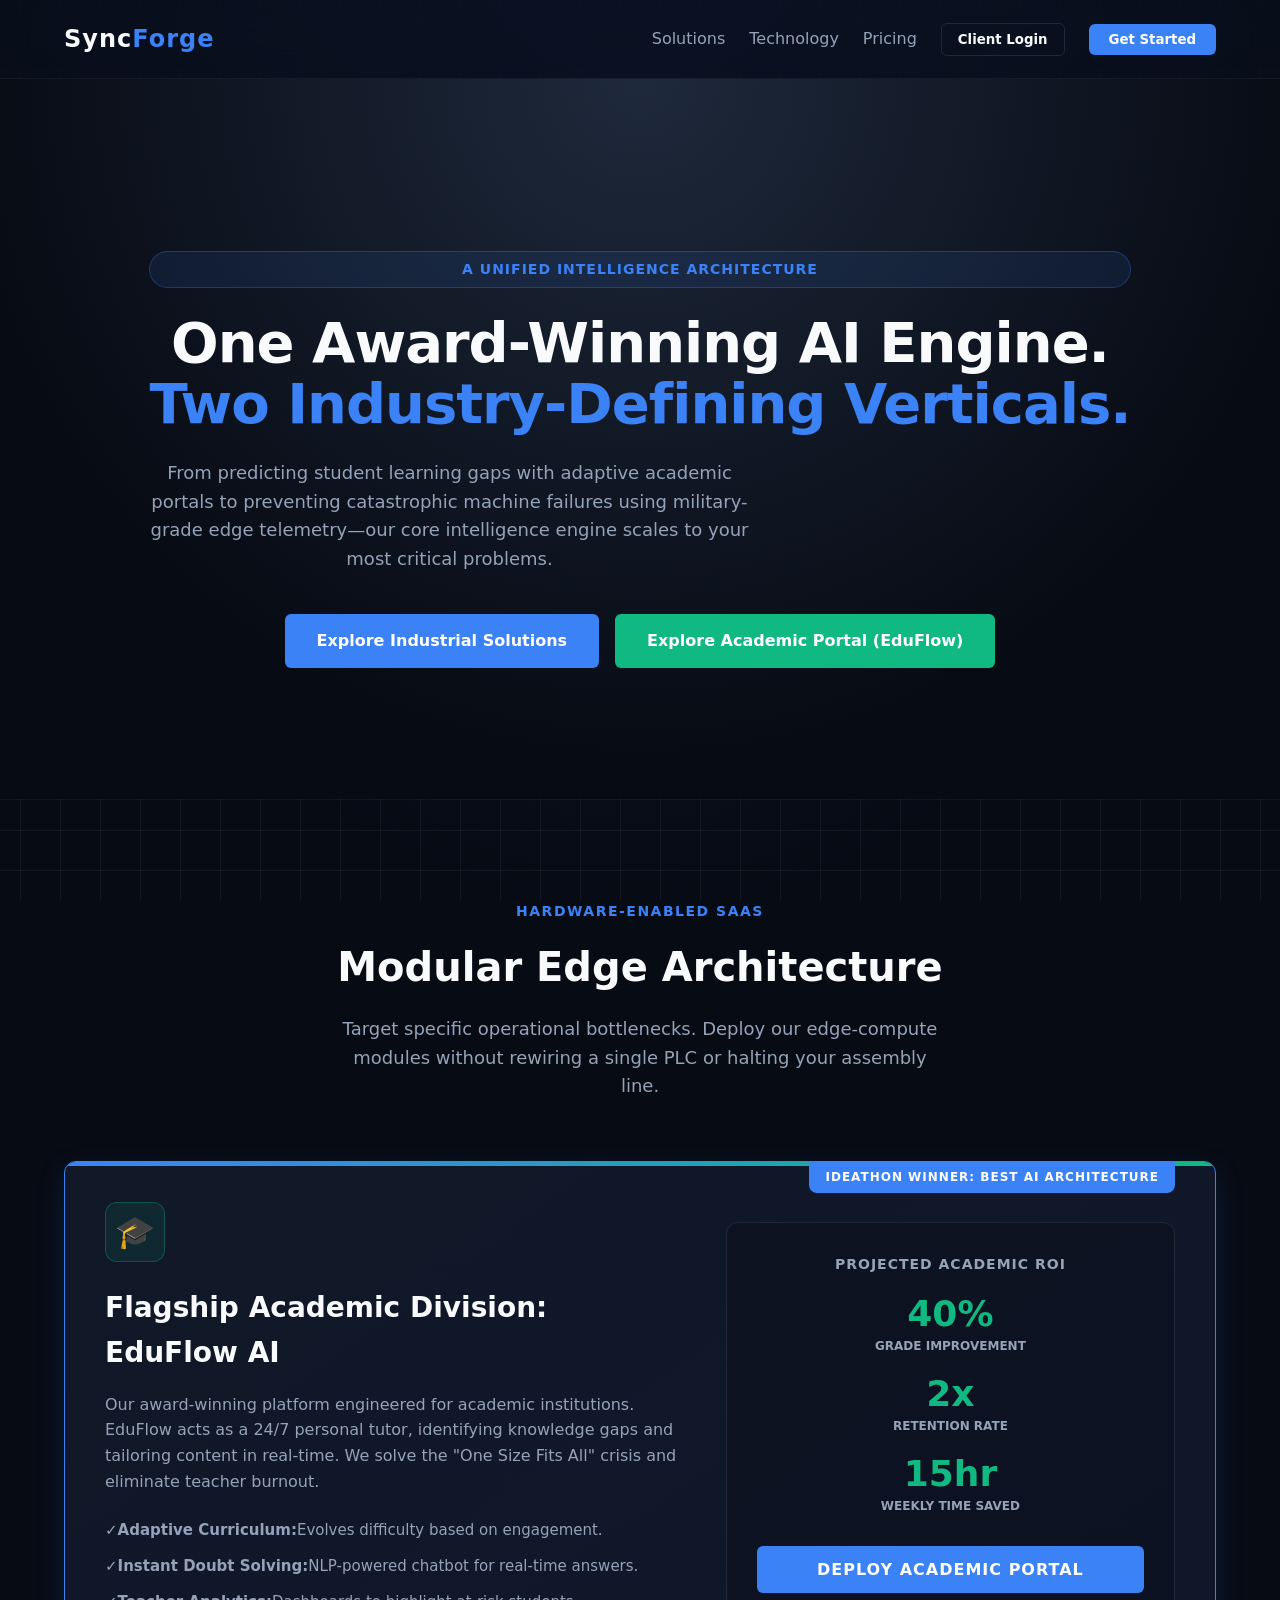
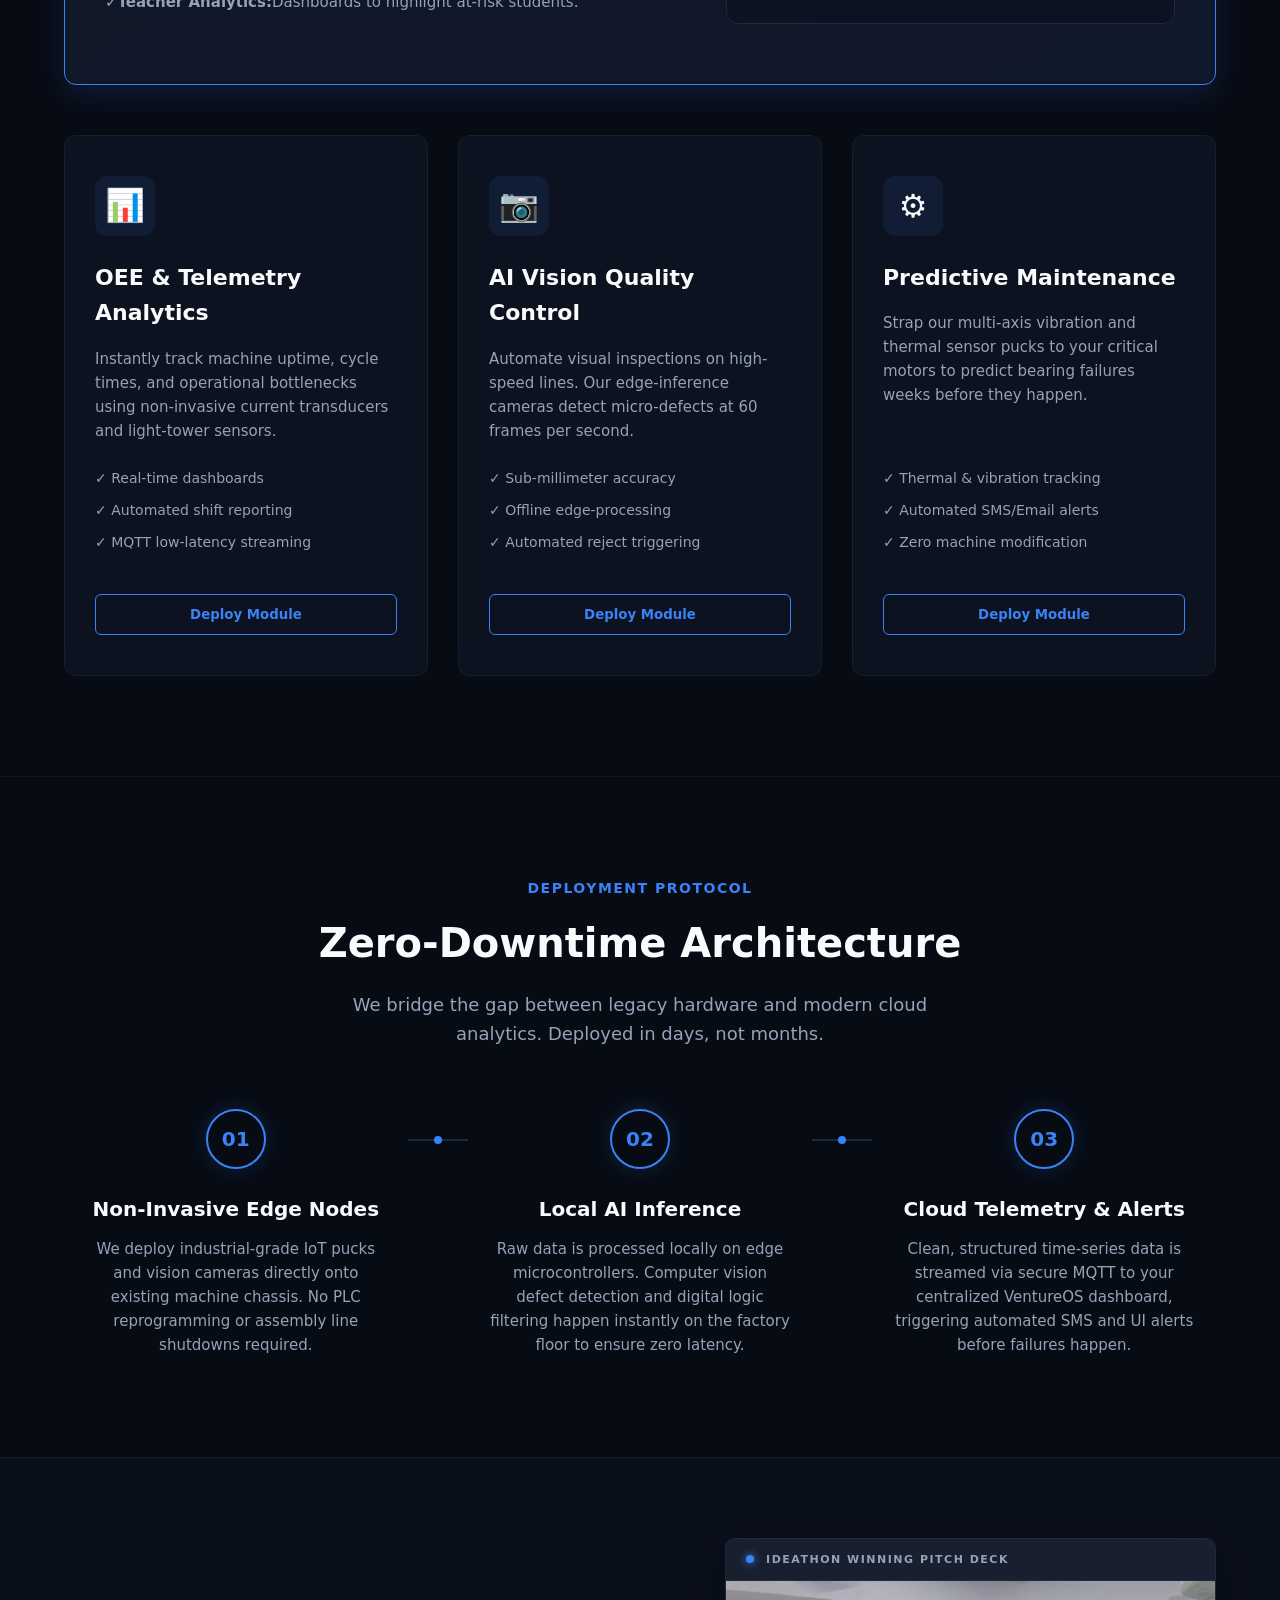
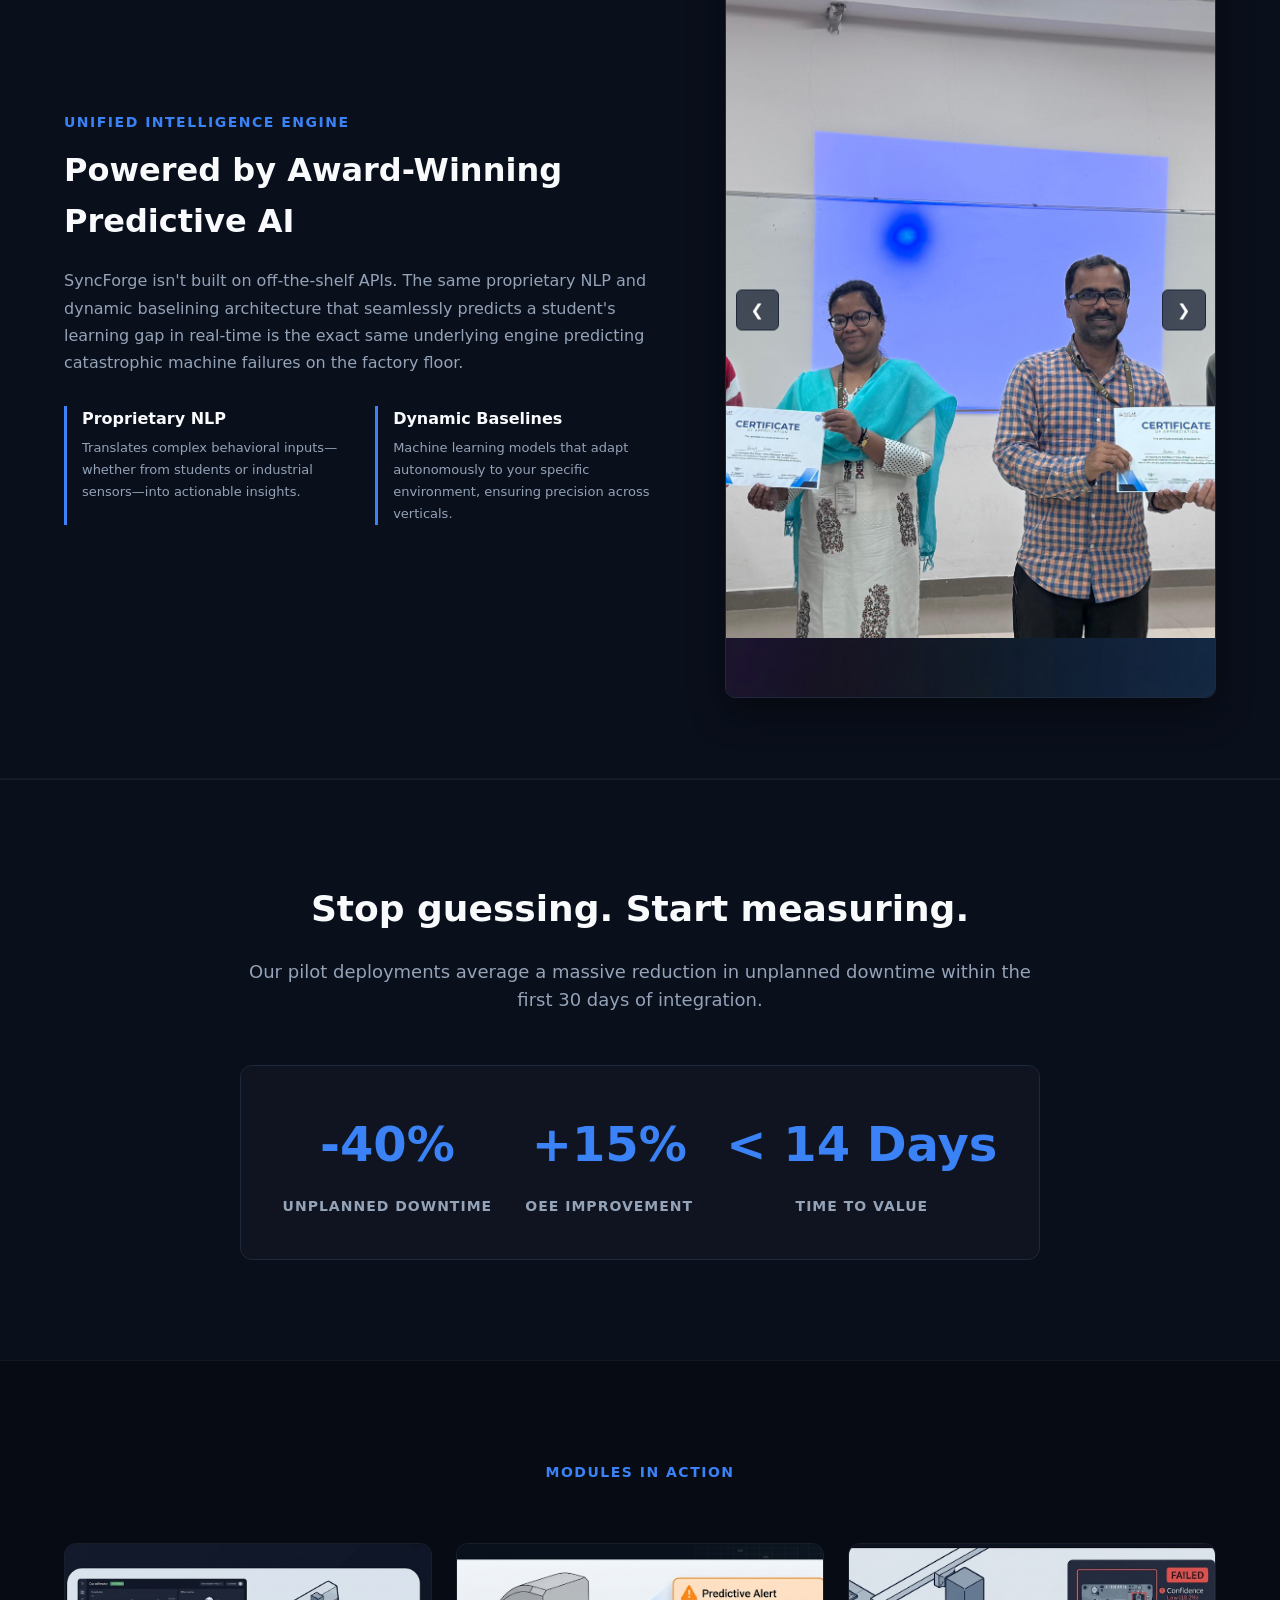
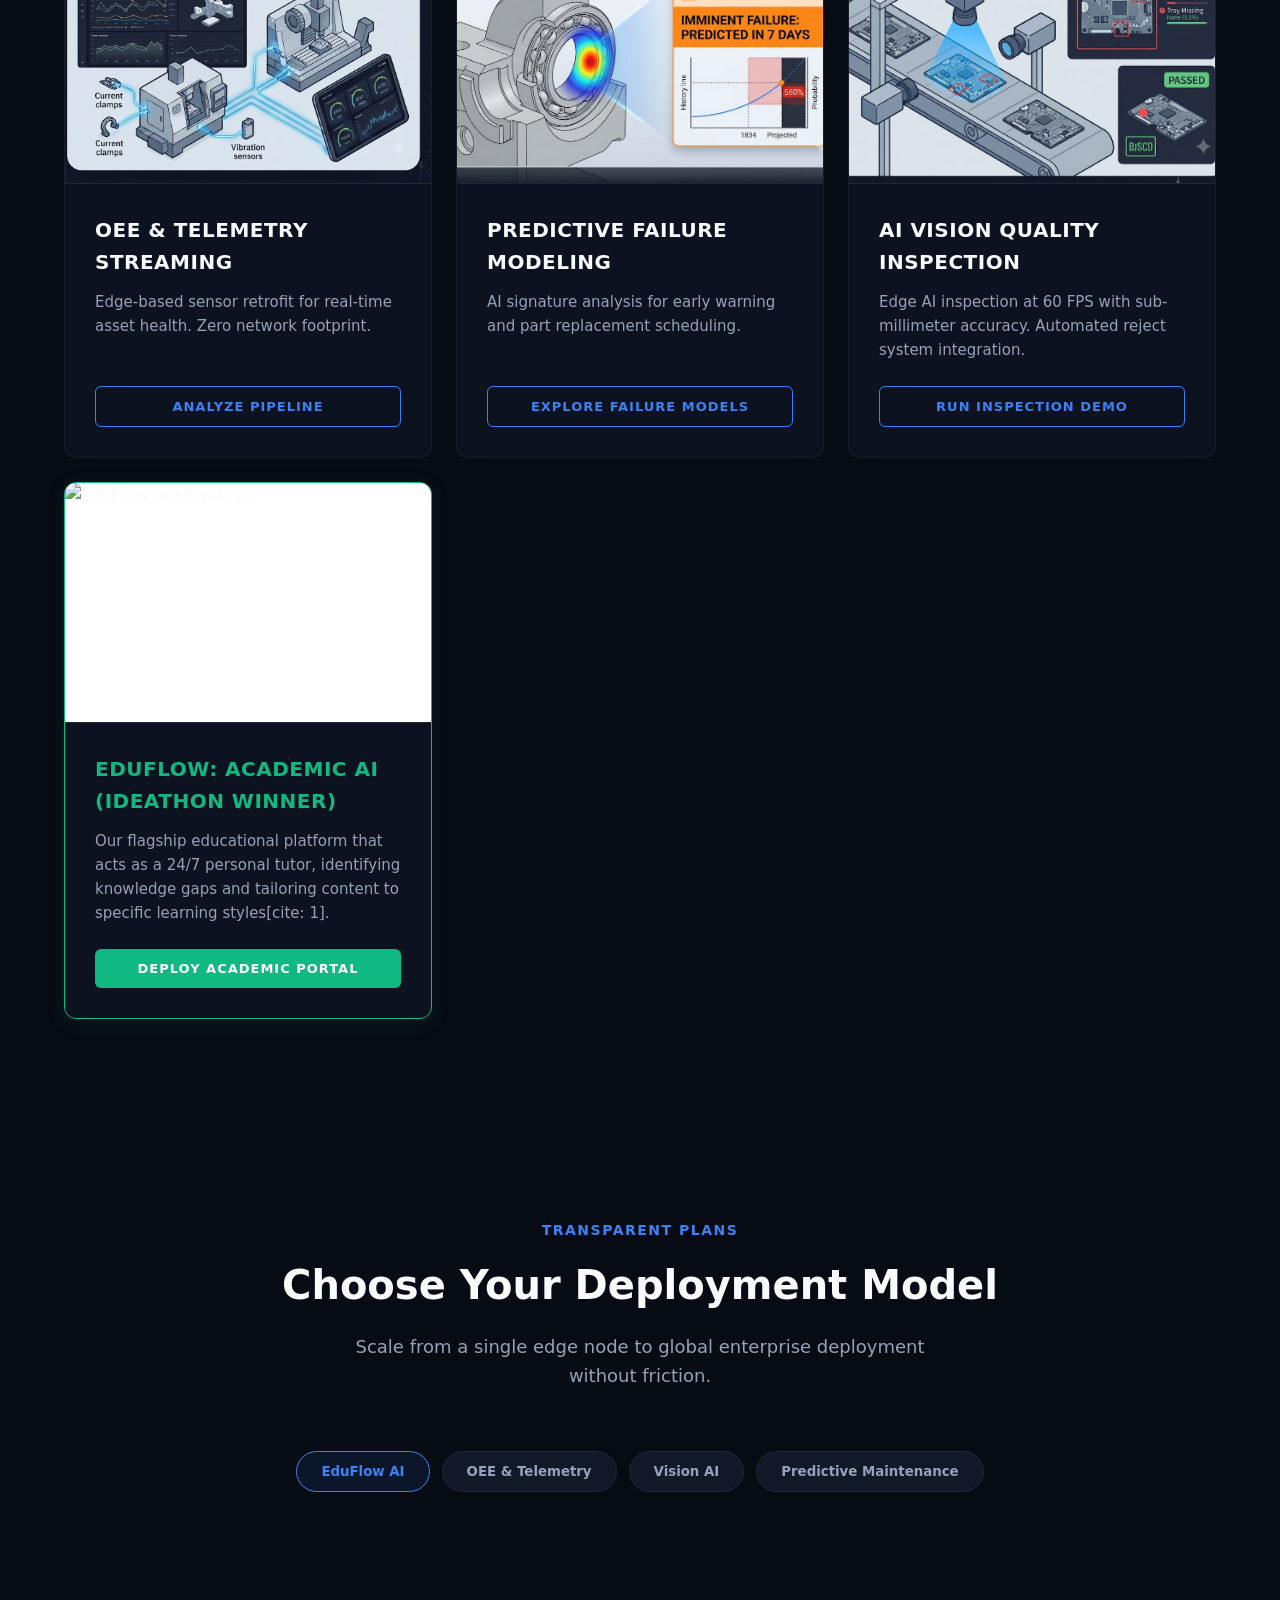
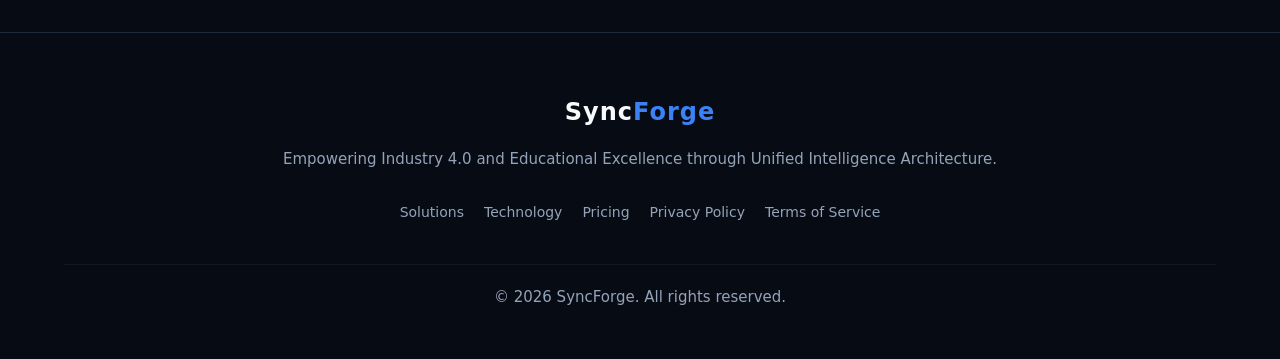
==== commit b72b7fb5: "ft:analysis-1" ====
--- a/index.html
+++ b/index.html
@@ -78,15 +78,15 @@
                     <div class="usp-metrics-grid">
                         <div class="usp-metric">
                             <span class="usp-number">40%</span>
-                            <span class="usp-label">Grade Improvement[cite: 1]</span>
+                            <span class="usp-label">Grade Improvement</span>
                         </div>
                         <div class="usp-metric">
                             <span class="usp-number">2x</span>
-                            <span class="usp-label">Retention Rate[cite: 1]</span>
+                            <span class="usp-label">Retention Rate</span>
                         </div>
                         <div class="usp-metric">
                             <span class="usp-number">15hr</span>
-                            <span class="usp-label">Weekly Time Saved[cite: 1]</span>
+                            <span class="usp-label">Weekly Time Saved</span>
                         </div>
                     </div>
                     <button class="deploy-btn usp-btn" onclick="openModal('signup', 'eduflow')">Deploy Academic
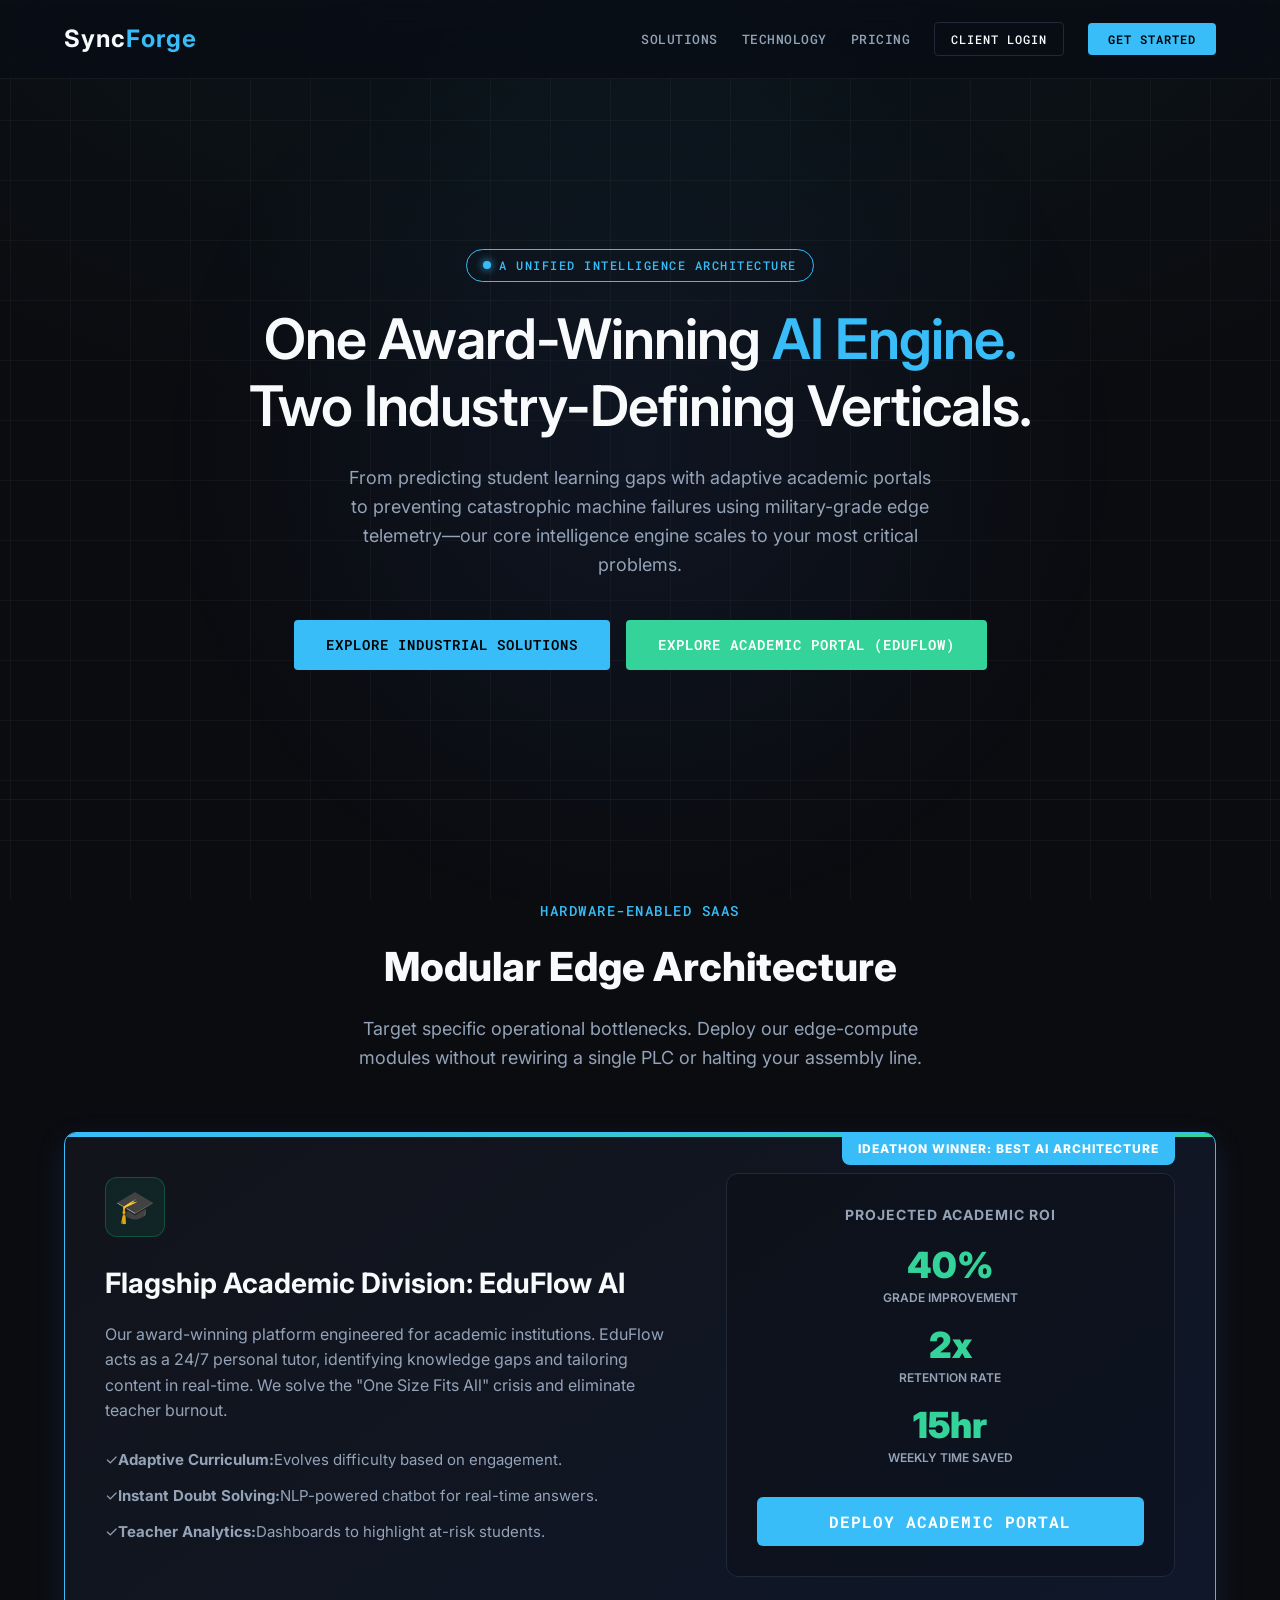
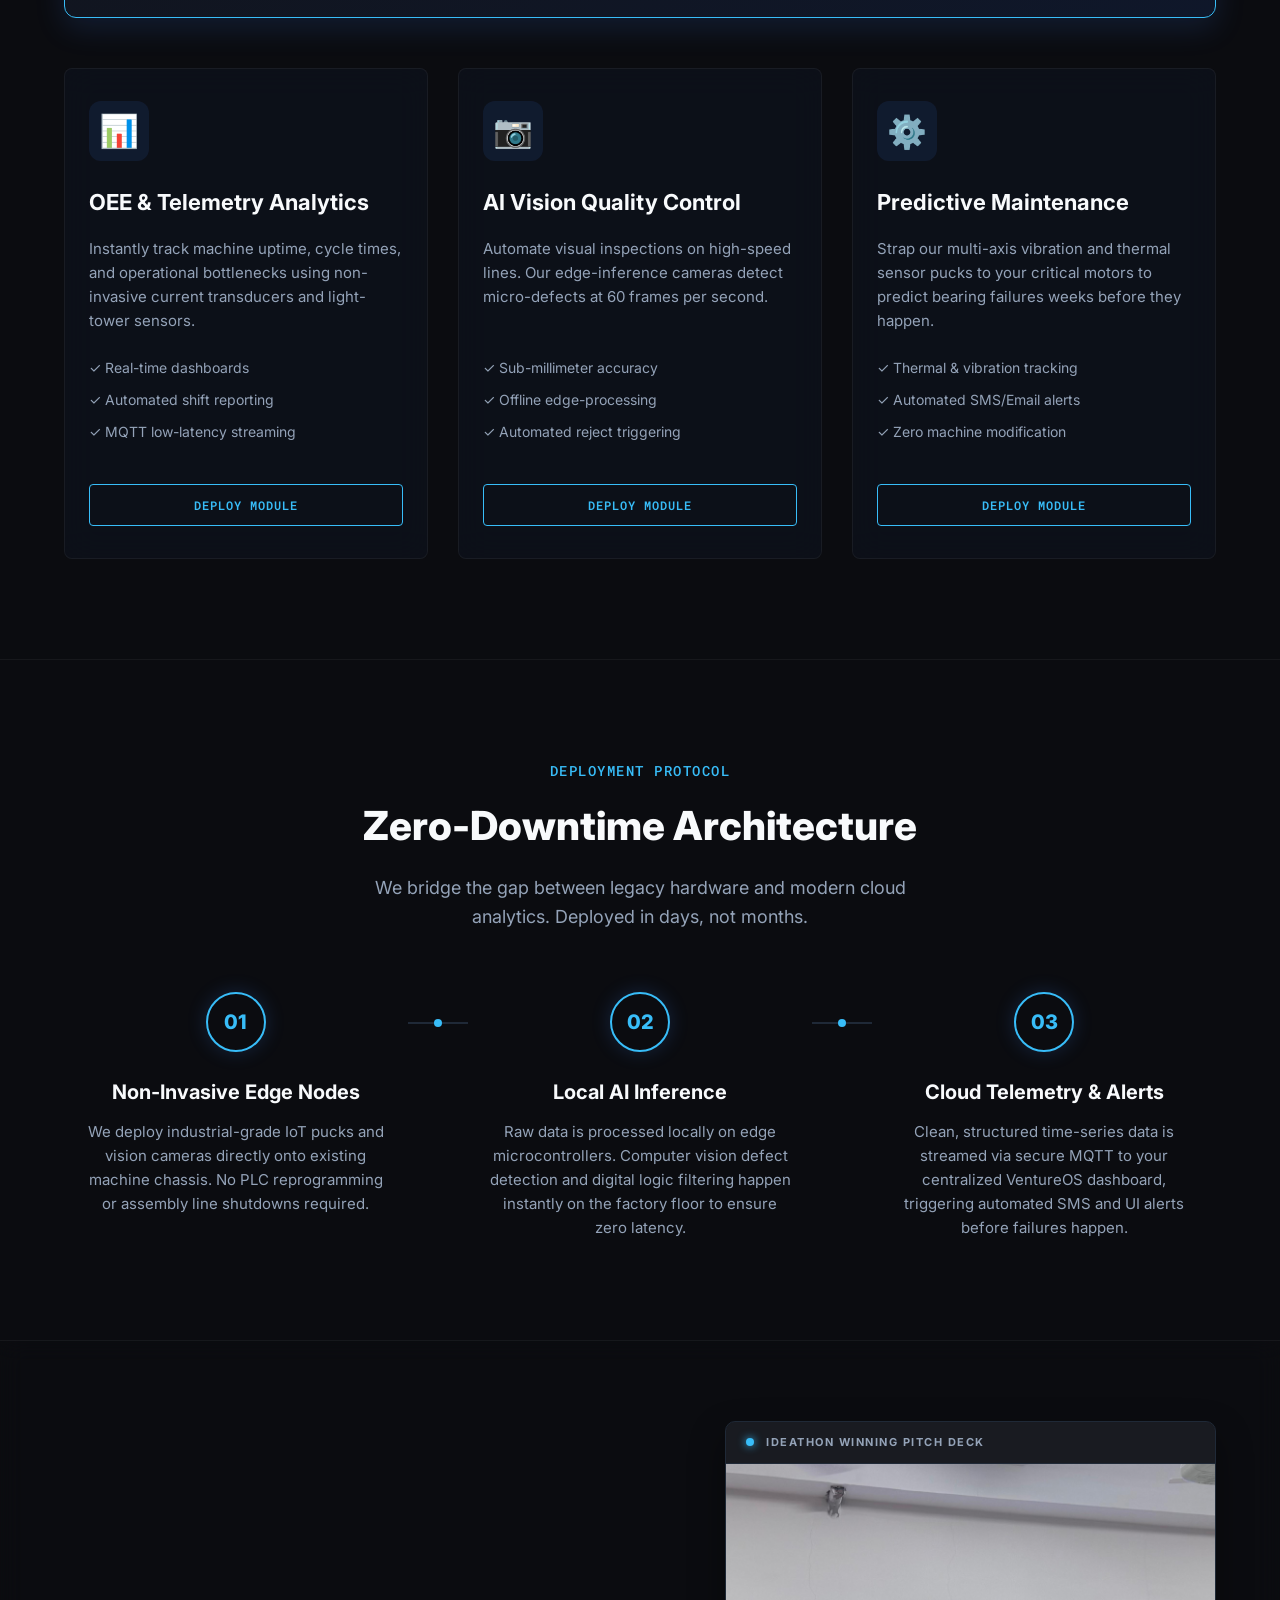
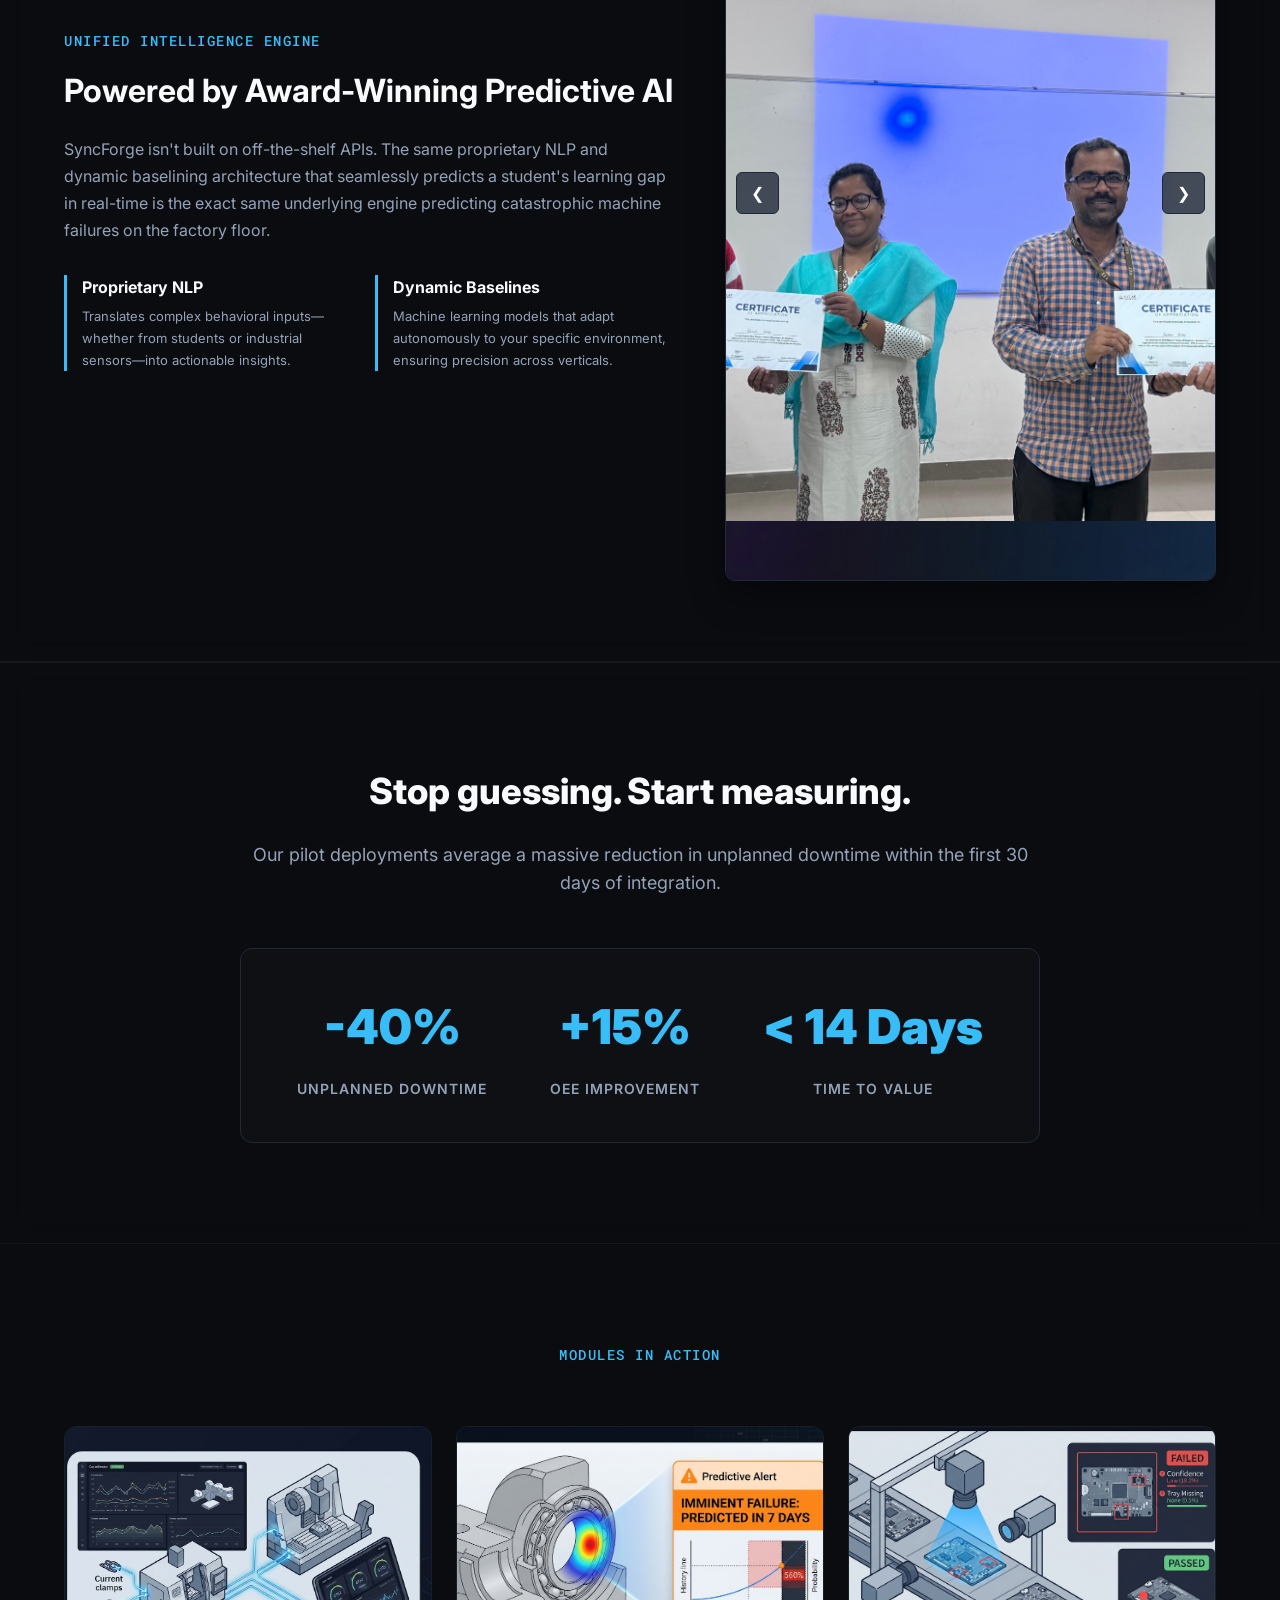
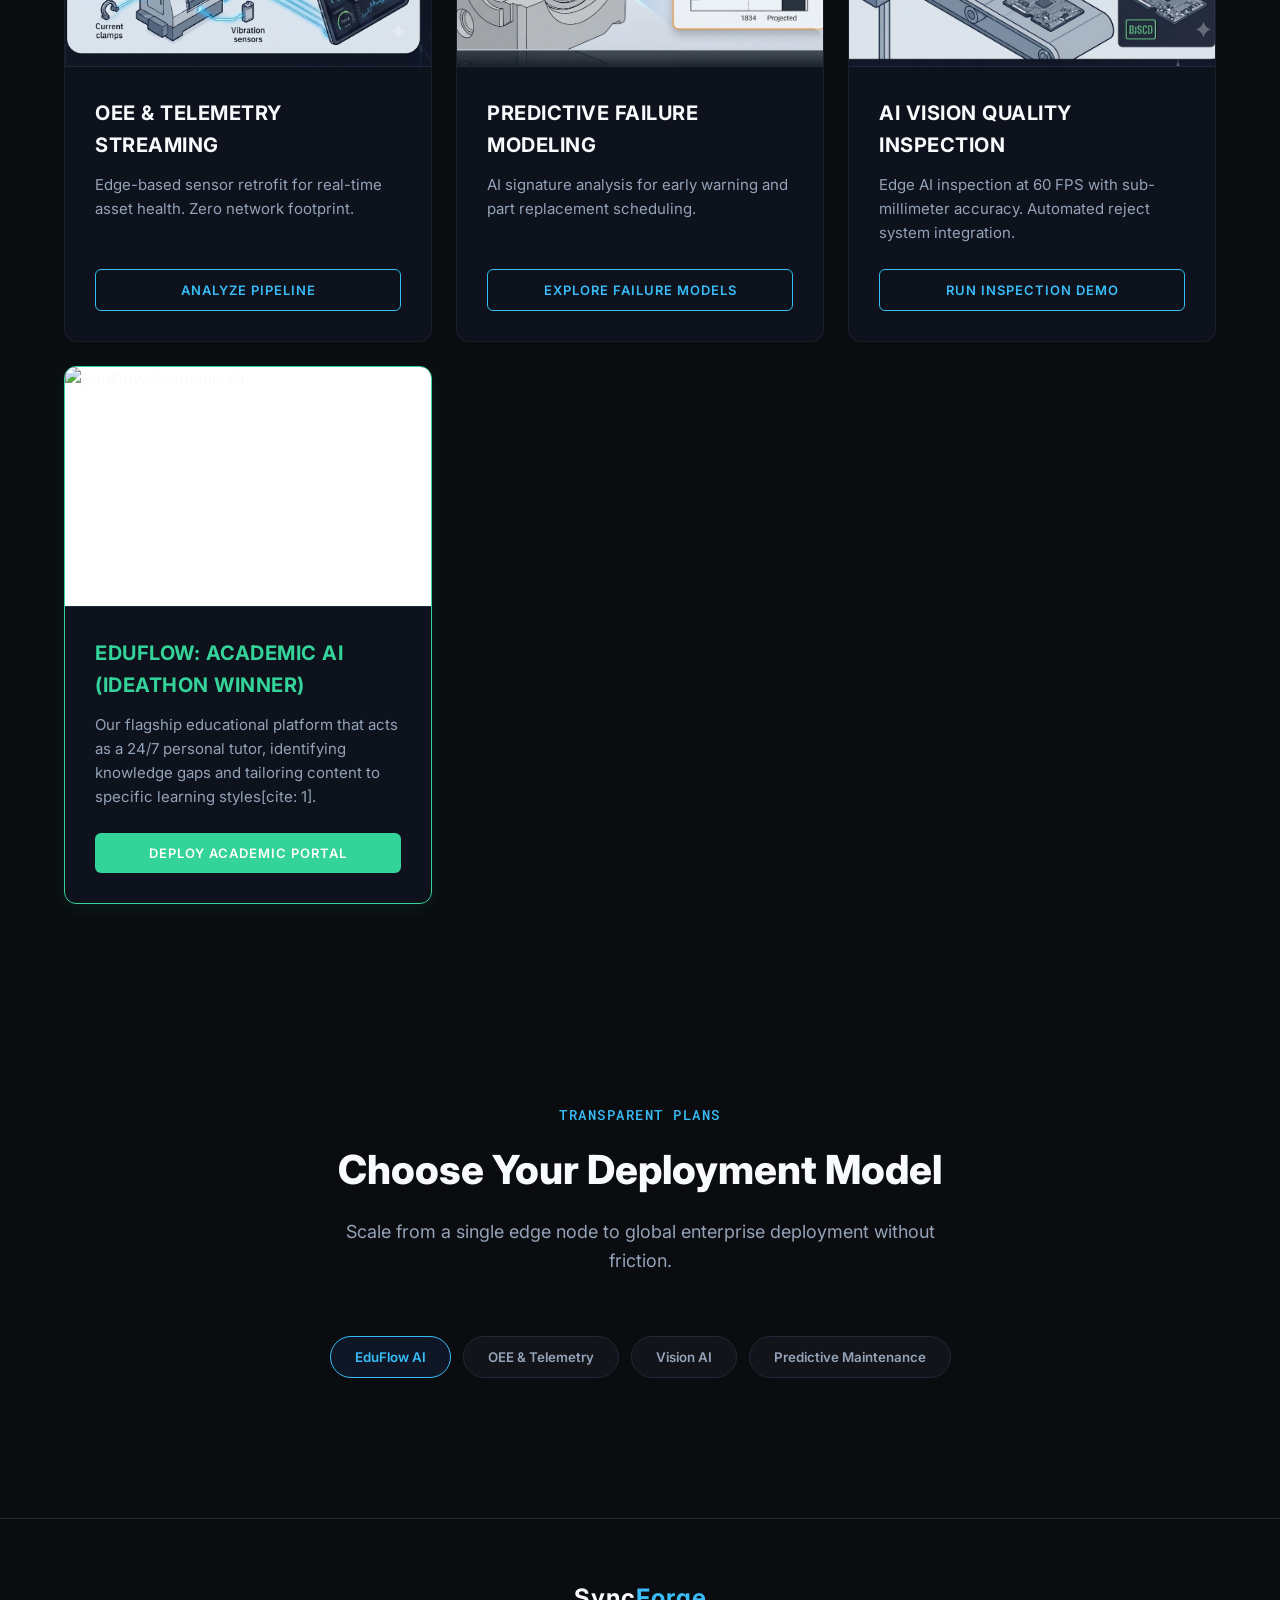
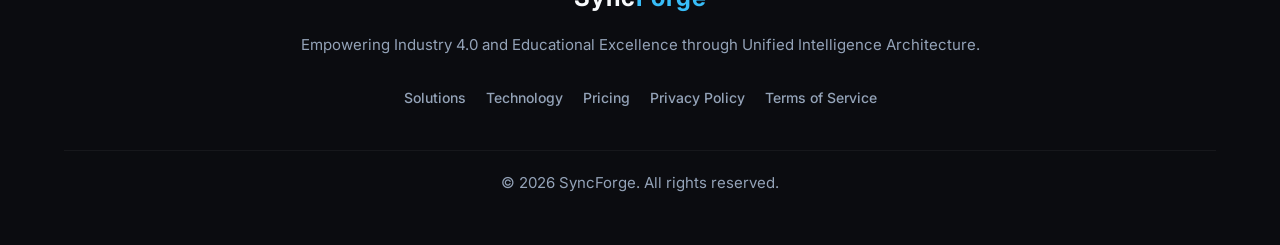
==== commit 8f40db46: "ui change" ====
--- a/index.html
+++ b/index.html
@@ -5,6 +5,7 @@
     <meta charset="UTF-8">
     <meta name="viewport" content="width=device-width, initial-scale=1.0">
     <title>SyncForge | Non-Invasive Industry 4.0</title>
+    <link href="https://fonts.googleapis.com/css2?family=Inter:wght@400;600;800&family=Roboto+Mono:wght@400;500;700&display=swap" rel="stylesheet">
     <link rel="stylesheet" href="landing.css">
 </head>
 
@@ -35,7 +36,7 @@
     <header class="hero">
         <div class="hero-content">
             <div class="badge">A Unified Intelligence Architecture</div>
-            <h1>One Award-Winning AI Engine.<br><span>Two Industry-Defining Verticals.</span></h1>
+            <h1>One Award-Winning <span>AI Engine.</span><br>Two Industry-Defining Verticals.</h1>
             <p>From predicting student learning gaps with adaptive academic portals to preventing catastrophic machine
                 failures using military-grade edge telemetry—our core intelligence engine scales to your most critical
                 problems.</p>
--- a/landing.css
+++ b/landing.css
@@ -1,20 +1,20 @@
 :root {
-    --bg-dark: #070b14;
-    --panel-dark: #111827;
+    --bg-dark: #0b0c10;
+    --panel-dark: #12141a;
     --text-main: #f8fafc;
     --text-muted: #94a3b8;
-    --accent-blue: #3b82f6;
-    --accent-blue-hover: #2563eb;
-    --accent-green: #10b981;
+    --accent-blue: #38bdf8;
+    --accent-blue-hover: #0284c7;
+    --accent-green: #34d399;
     --accent-green-hover: #059669;
-    --border-color: #1e293b;
+    --border-color: #1f2937;
 }
 
 * {
     margin: 0;
     padding: 0;
     box-sizing: border-box;
-    font-family: 'Segoe UI', system-ui, sans-serif;
+    font-family: 'Inter', sans-serif;
 }
 
 body {
@@ -26,10 +26,10 @@
     
     /* Graphical Tech Grid Background */
     background-image: 
-        radial-gradient(ellipse 80% 60% at 50% -10%, rgba(59, 130, 246, 0.2), transparent),
-        linear-gradient(to right, rgba(255, 255, 255, 0.05) 1px, transparent 1px),
-        linear-gradient(to bottom, rgba(255, 255, 255, 0.05) 1px, transparent 1px);
-    background-size: 100% 100%, 40px 40px, 40px 40px;
+        radial-gradient(ellipse 80% 60% at 50% -10%, rgba(0, 229, 255, 0.05), transparent),
+        linear-gradient(to right, rgba(255, 255, 255, 0.03) 1px, transparent 1px),
+        linear-gradient(to bottom, rgba(255, 255, 255, 0.03) 1px, transparent 1px);
+    background-size: 100% 100%, 60px 60px, 60px 60px;
     background-position: center top, center center, center center;
     background-attachment: fixed;
 }
@@ -90,8 +90,12 @@
 .nav-links a {
     color: var(--text-muted);
     text-decoration: none;
+    font-family: 'Roboto Mono', monospace;
+    font-size: 13px;
     font-weight: 500;
     transition: 0.2s;
+    letter-spacing: 0.5px;
+    text-transform: uppercase;
 }
 
 .nav-links a:hover {
@@ -103,21 +107,29 @@
     color: var(--text-main);
     border: 1px solid var(--border-color);
     padding: 8px 16px;
-    border-radius: 6px;
+    border-radius: 4px;
     cursor: pointer;
-    font-weight: 600;
+    font-family: 'Roboto Mono', monospace;
+    font-weight: 500;
+    text-transform: uppercase;
+    font-size: 12px;
+    letter-spacing: 1px;
 }
 
 .cta-btn {
     display: inline-block;
     text-decoration: none;
     background: var(--accent-blue);
-    color: white;
+    color: #000;
     border: none;
     padding: 8px 20px;
-    border-radius: 6px;
+    border-radius: 4px;
     cursor: pointer;
+    font-family: 'Roboto Mono', monospace;
     font-weight: 600;
+    text-transform: uppercase;
+    font-size: 12px;
+    letter-spacing: 1px;
     transition: 0.2s;
 }
 
@@ -146,28 +158,41 @@
     text-align: center;
     padding: 120px 5% 80px;
     min-height: 80vh;
-    background: radial-gradient(circle at 50% 0%, #1e293b 0%, #070b14 70%);
+    background: transparent;
 }
 
 .badge {
-    background: rgba(59, 130, 246, 0.1);
+    background: transparent;
     color: var(--accent-blue);
-    border: 1px solid rgba(59, 130, 246, 0.3);
+    border: 1px solid var(--accent-blue);
     padding: 6px 16px;
     border-radius: 20px;
-    font-size: 14px;
-    font-weight: 600;
+    font-size: 12px;
+    font-weight: 500;
+    font-family: 'Roboto Mono', monospace;
     margin-bottom: 24px;
     text-transform: uppercase;
-    letter-spacing: 1px;
+    letter-spacing: 1.5px;
     animation: fadeInUp 0.8s ease backwards;
     animation-delay: 0.1s;
+    display: inline-flex;
+    align-items: center;
+    gap: 8px;
+}
+.badge::before {
+    content: '';
+    display: inline-block;
+    width: 8px;
+    height: 8px;
+    background-color: var(--accent-blue);
+    border-radius: 50%;
+    box-shadow: 0 0 8px var(--accent-blue);
 }
 
 .hero h1 {
     font-size: 56px;
-    font-weight: 800;
-    line-height: 1.1;
+    font-weight: 600;
+    line-height: 1.2;
     margin-bottom: 24px;
     letter-spacing: -1px;
     animation: fadeInUp 0.8s ease backwards;
@@ -182,7 +207,8 @@
     font-size: 18px;
     color: var(--text-muted);
     max-width: 600px;
-    margin-bottom: 40px;
+    margin: 0 auto 40px;
+    text-align: center;
     animation: fadeInUp 0.8s ease backwards;
     animation-delay: 0.5s;
 }
@@ -197,7 +223,7 @@
 
 .cta-btn.large {
     padding: 14px 32px;
-    font-size: 16px;
+    font-size: 14px;
 }
 
 .secondary-btn {
@@ -458,7 +484,8 @@
 .sub-heading {
     color: var(--accent-blue);
     font-size: 14px;
-    font-weight: 700;
+    font-weight: 500;
+    font-family: 'Roboto Mono', monospace;
     text-transform: uppercase;
     letter-spacing: 1.5px;
     display: block;
@@ -488,11 +515,11 @@
 }
 
 .solution-card {
-    background: rgba(17, 24, 39, 0.6);
+    background: rgba(17, 24, 39, 0.4);
     backdrop-filter: blur(16px);
     border: 1px solid rgba(255, 255, 255, 0.05);
-    border-radius: 12px;
-    padding: 40px 30px;
+    border-radius: 8px;
+    padding: 32px 24px;
     transition: transform 0.3s cubic-bezier(0.4, 0, 0.2, 1), box-shadow 0.3s ease, border-color 0.3s ease;
     display: flex;
     flex-direction: column;
@@ -548,8 +575,12 @@
     color: var(--accent-blue);
     border: 1px solid var(--accent-blue);
     padding: 12px;
-    border-radius: 6px;
+    border-radius: 4px;
+    font-family: 'Roboto Mono', monospace;
     font-weight: 600;
+    text-transform: uppercase;
+    font-size: 12px;
+    letter-spacing: 1px;
     cursor: pointer;
     transition: 0.2s;
     width: 100%;
@@ -633,10 +664,16 @@
     transform: translateX(-50%);
 }
 
+/* Pricing Section */
+.pricing-section {
+    padding: 100px 5%;
+    background: transparent;
+}
+
 /* ROI Section */
 .roi-section {
     padding: 100px 5%;
-    background: rgba(15, 23, 42, 0.4);
+    background: transparent;
     backdrop-filter: blur(12px);
     border-top: 1px solid rgba(255, 255, 255, 0.05);
     text-align: center;
@@ -798,7 +835,7 @@
 /* R&D Credibility Section */
 .rnd-section {
     padding: 80px 5%;
-    background: rgba(15, 23, 42, 0.4);
+    background: transparent;
     backdrop-filter: blur(12px);
     border-top: 1px solid rgba(255, 255, 255, 0.05);
     border-bottom: 1px solid rgba(255, 255, 255, 0.05);
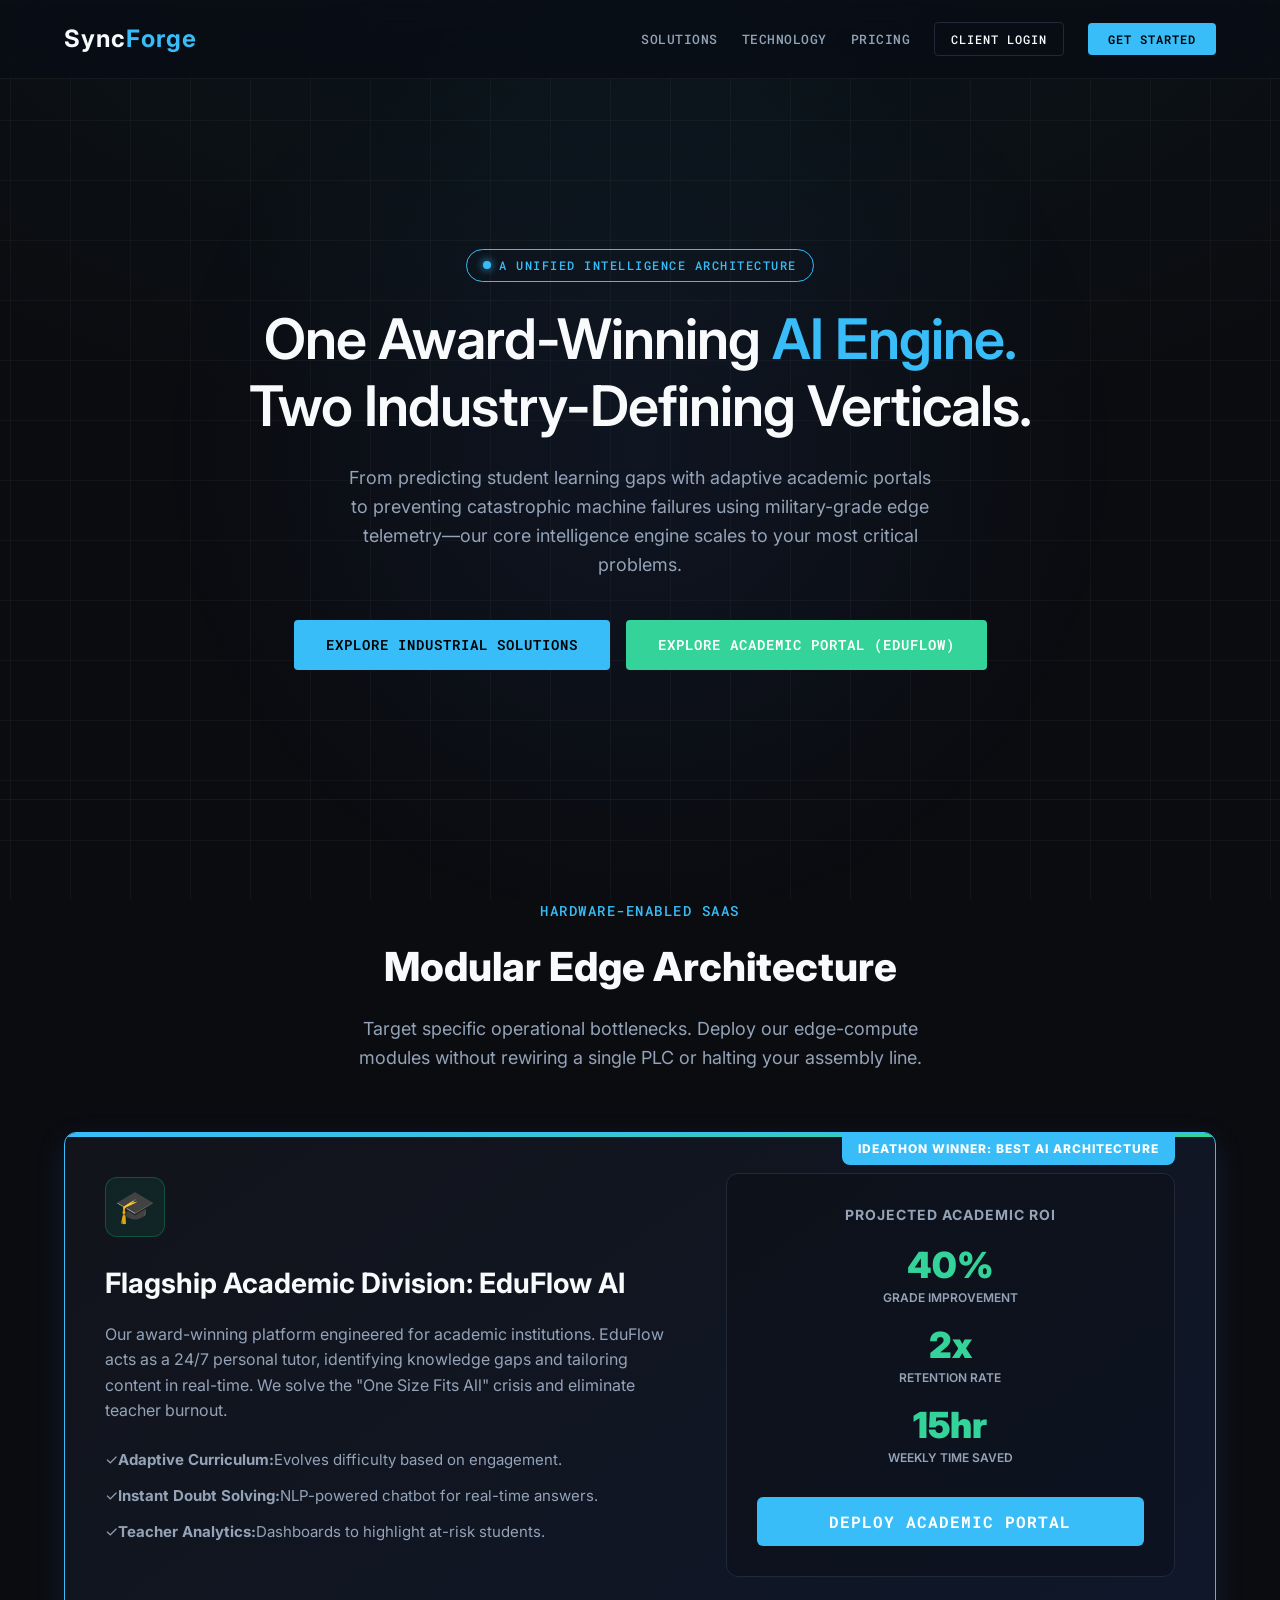
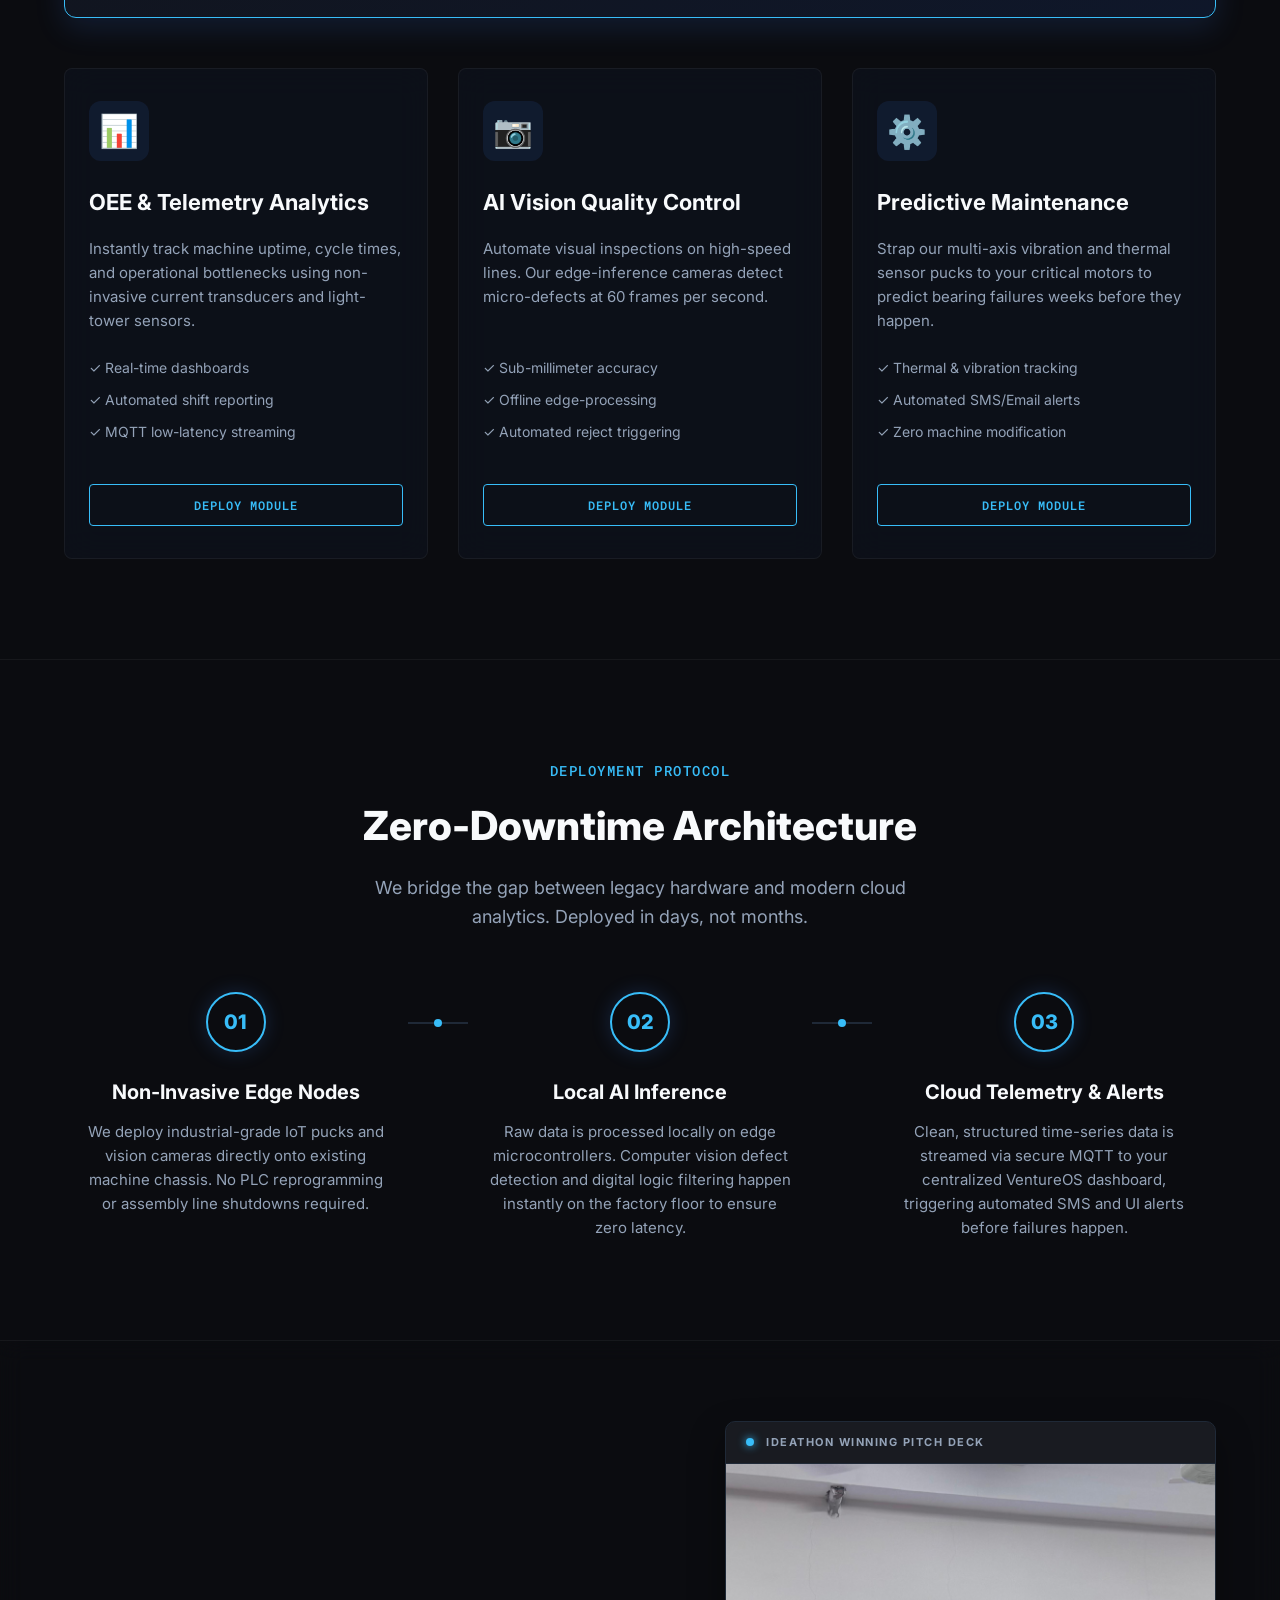
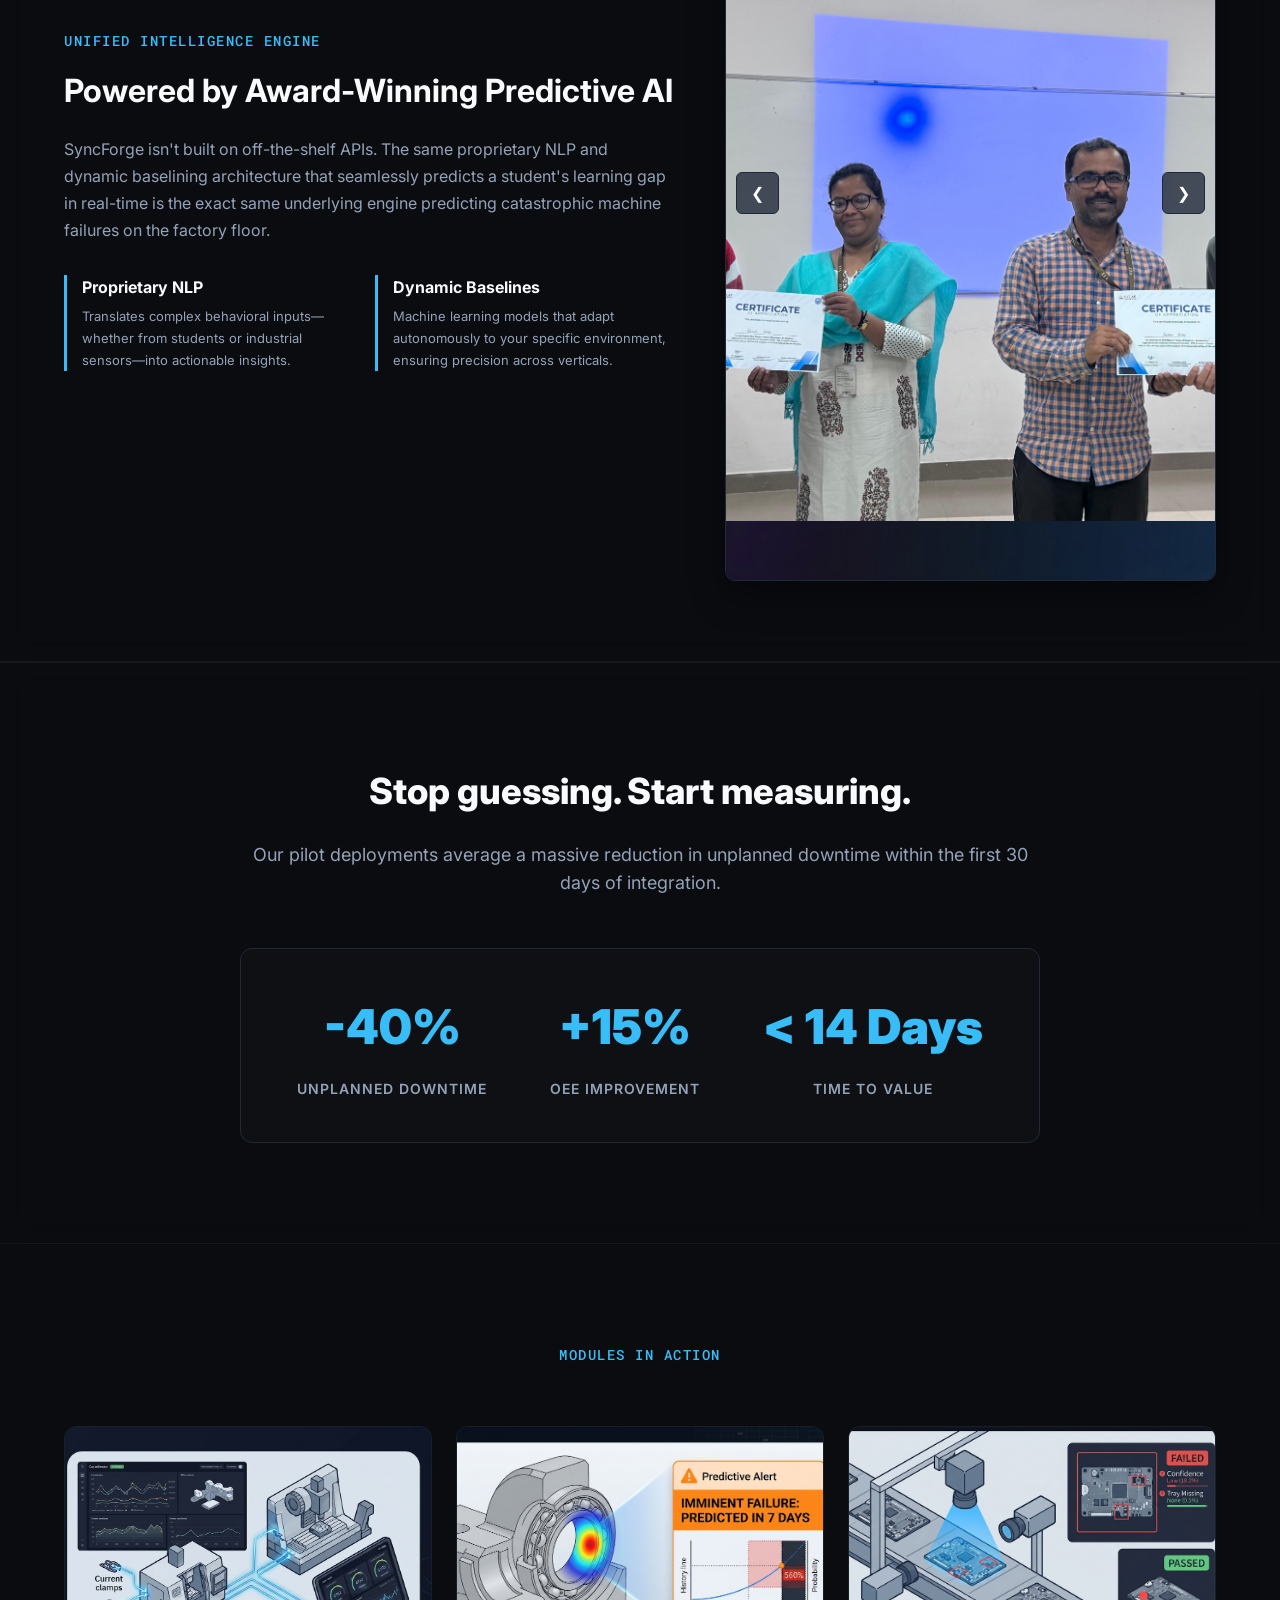
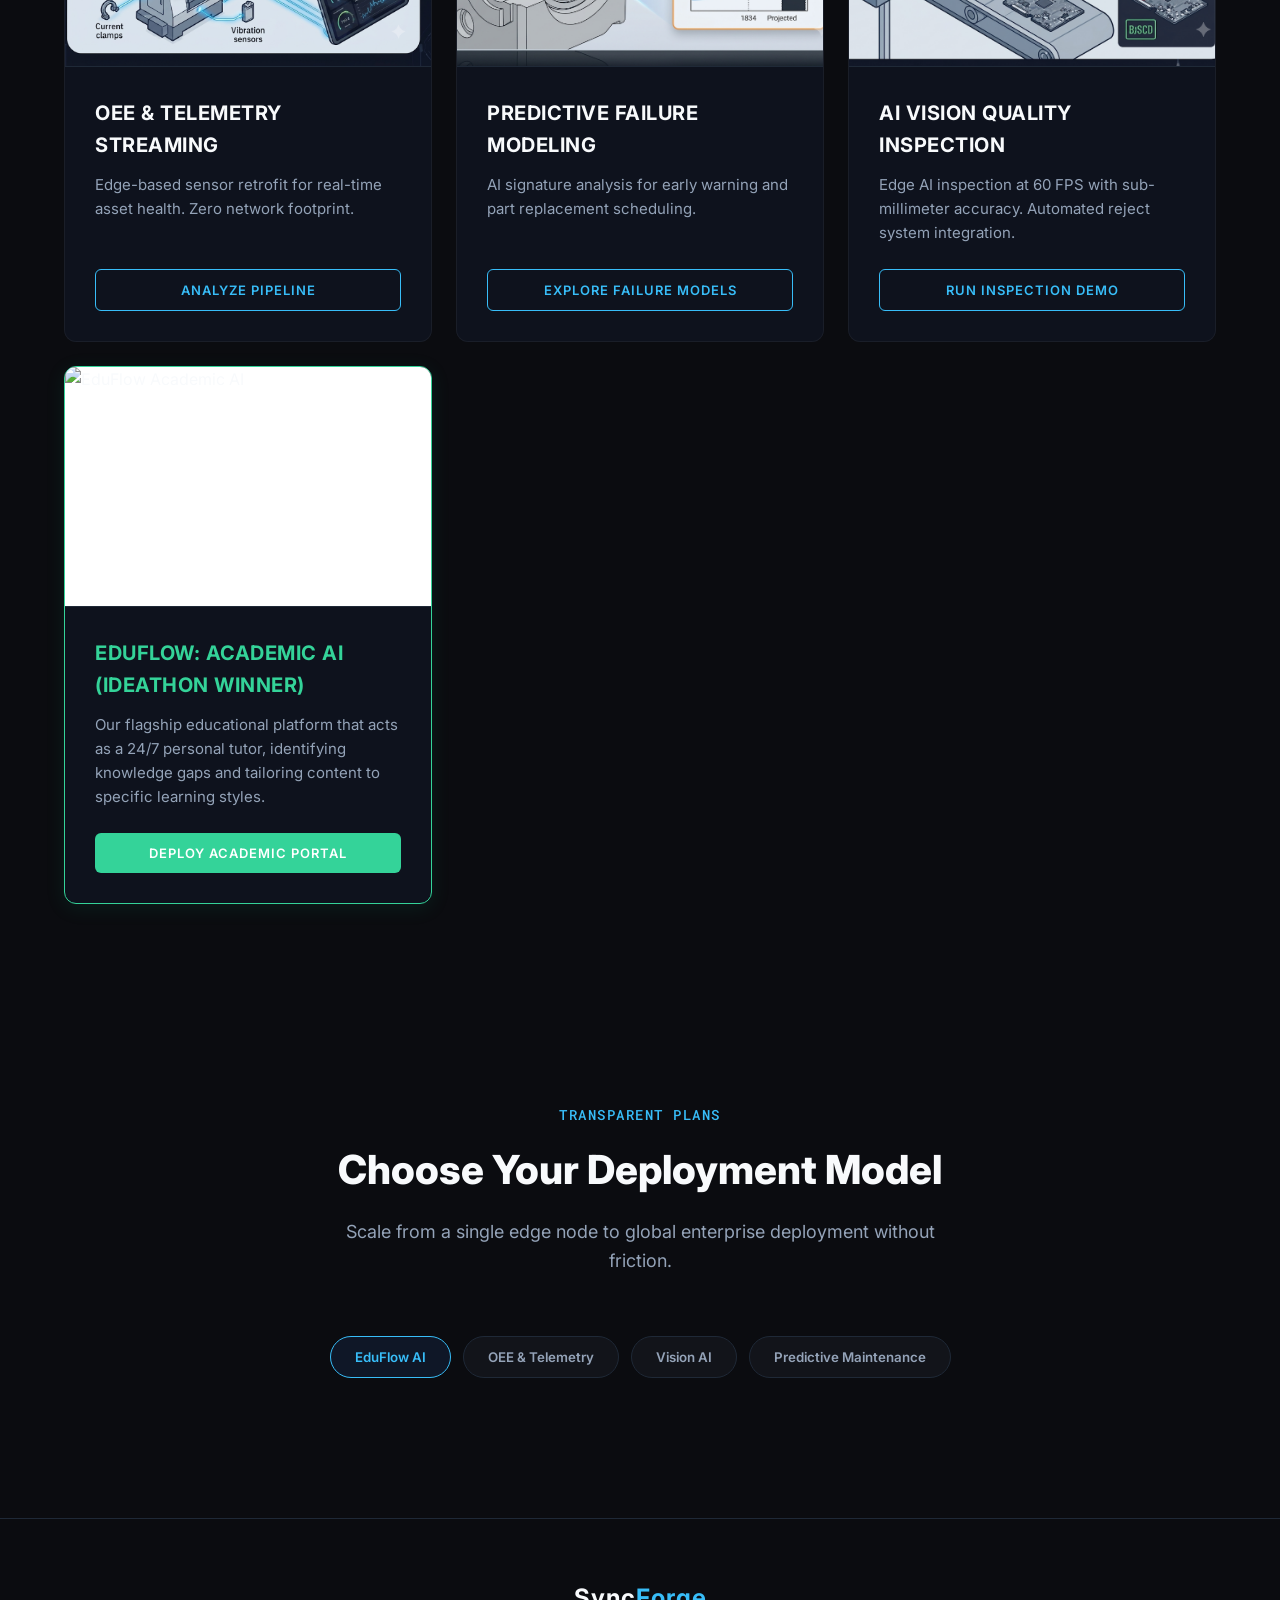
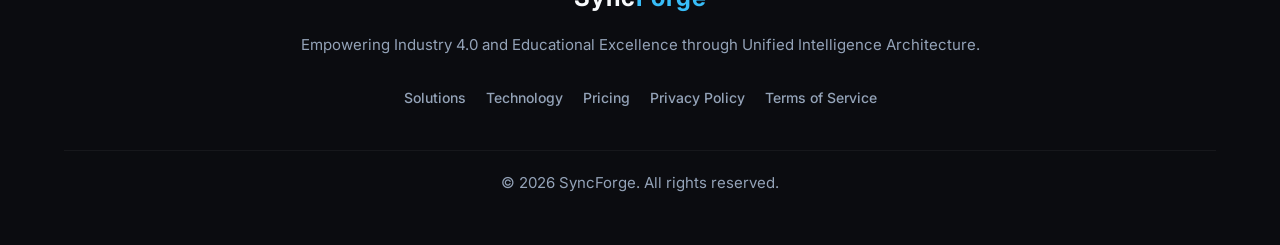
==== commit 7ddc97a3: "inerte" ====
--- a/index.html
+++ b/index.html
@@ -339,7 +339,7 @@
                 <div class="action-content">
                     <h4 class="usp-text">EduFlow: Academic AI (Ideathon Winner)</h4>
                     <p>Our flagship educational platform that acts as a 24/7 personal tutor, identifying knowledge gaps
-                        and tailoring content to specific learning styles[cite: 1].</p>
+                        and tailoring content to specific learning styles.</p>
                     <button class="action-btn usp-btn-solid" onclick="openModal('signup')">Deploy Academic
                         Portal</button>
                 </div>
